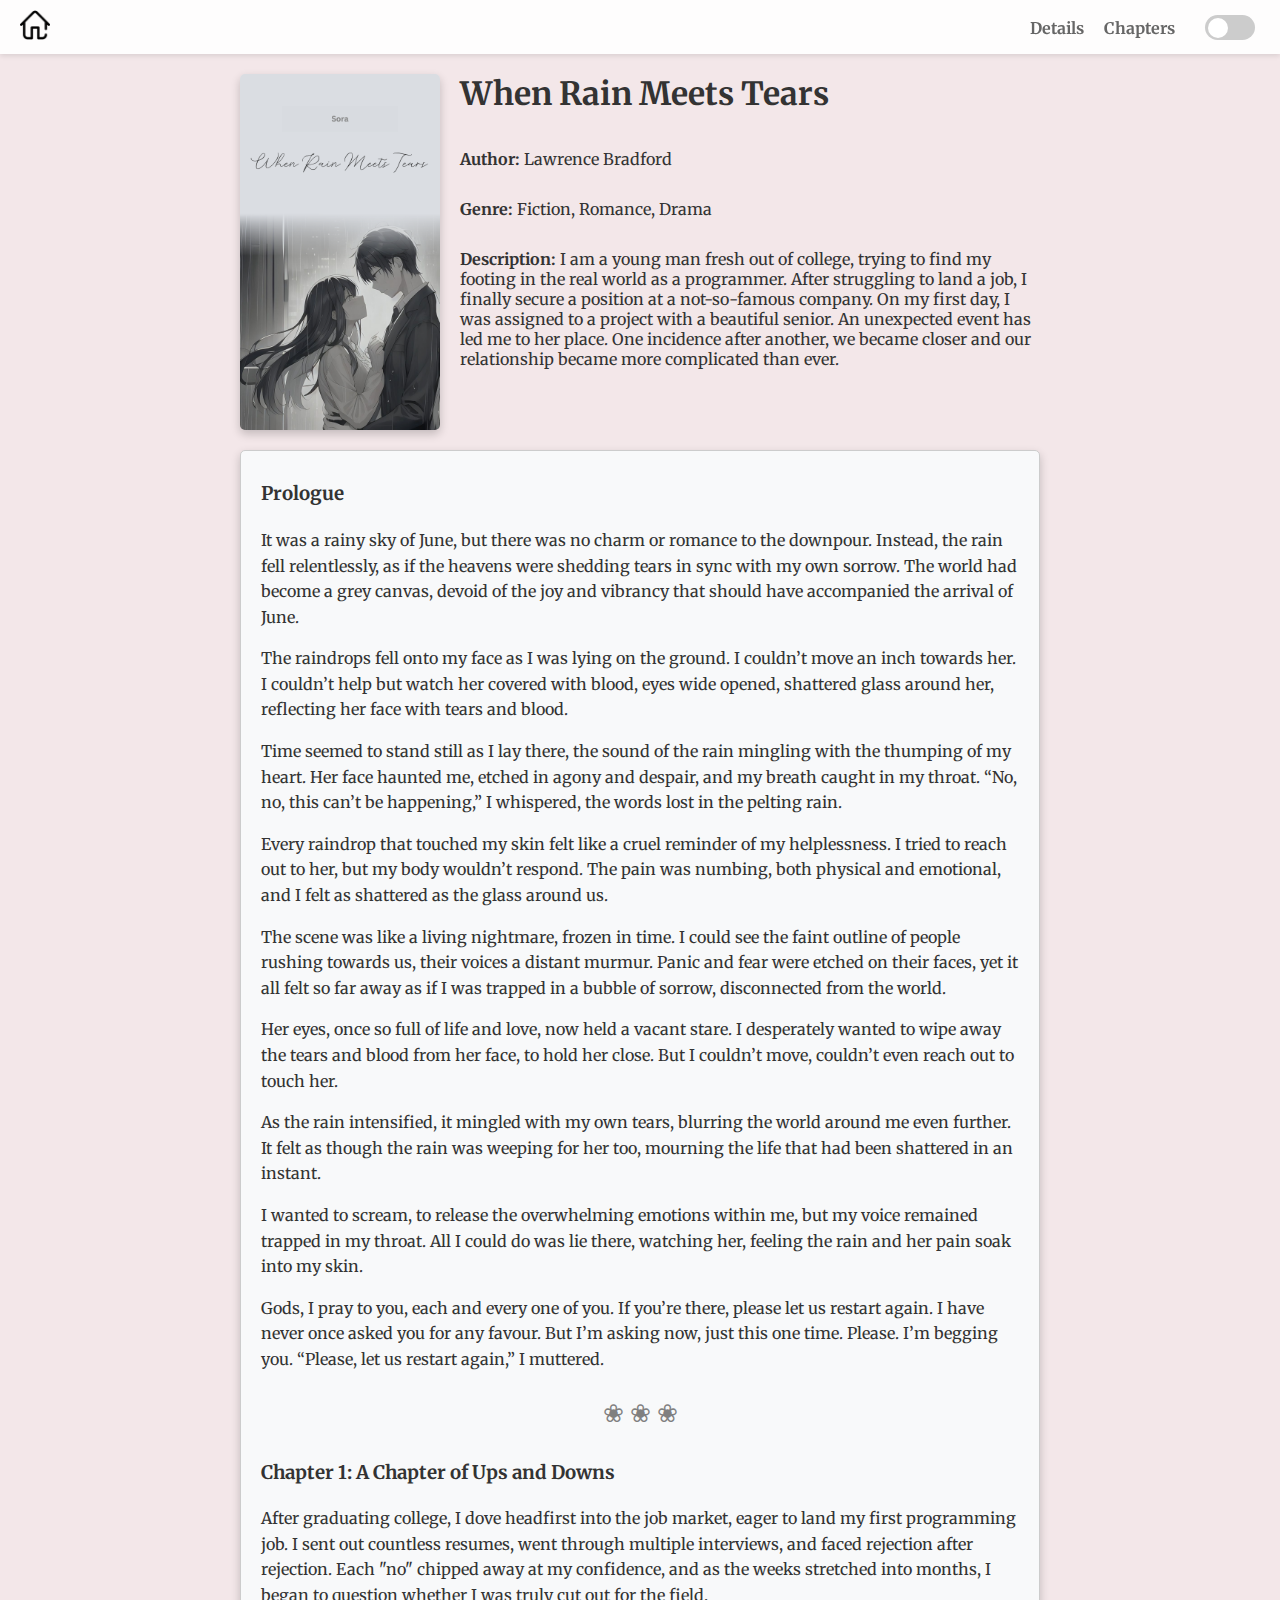
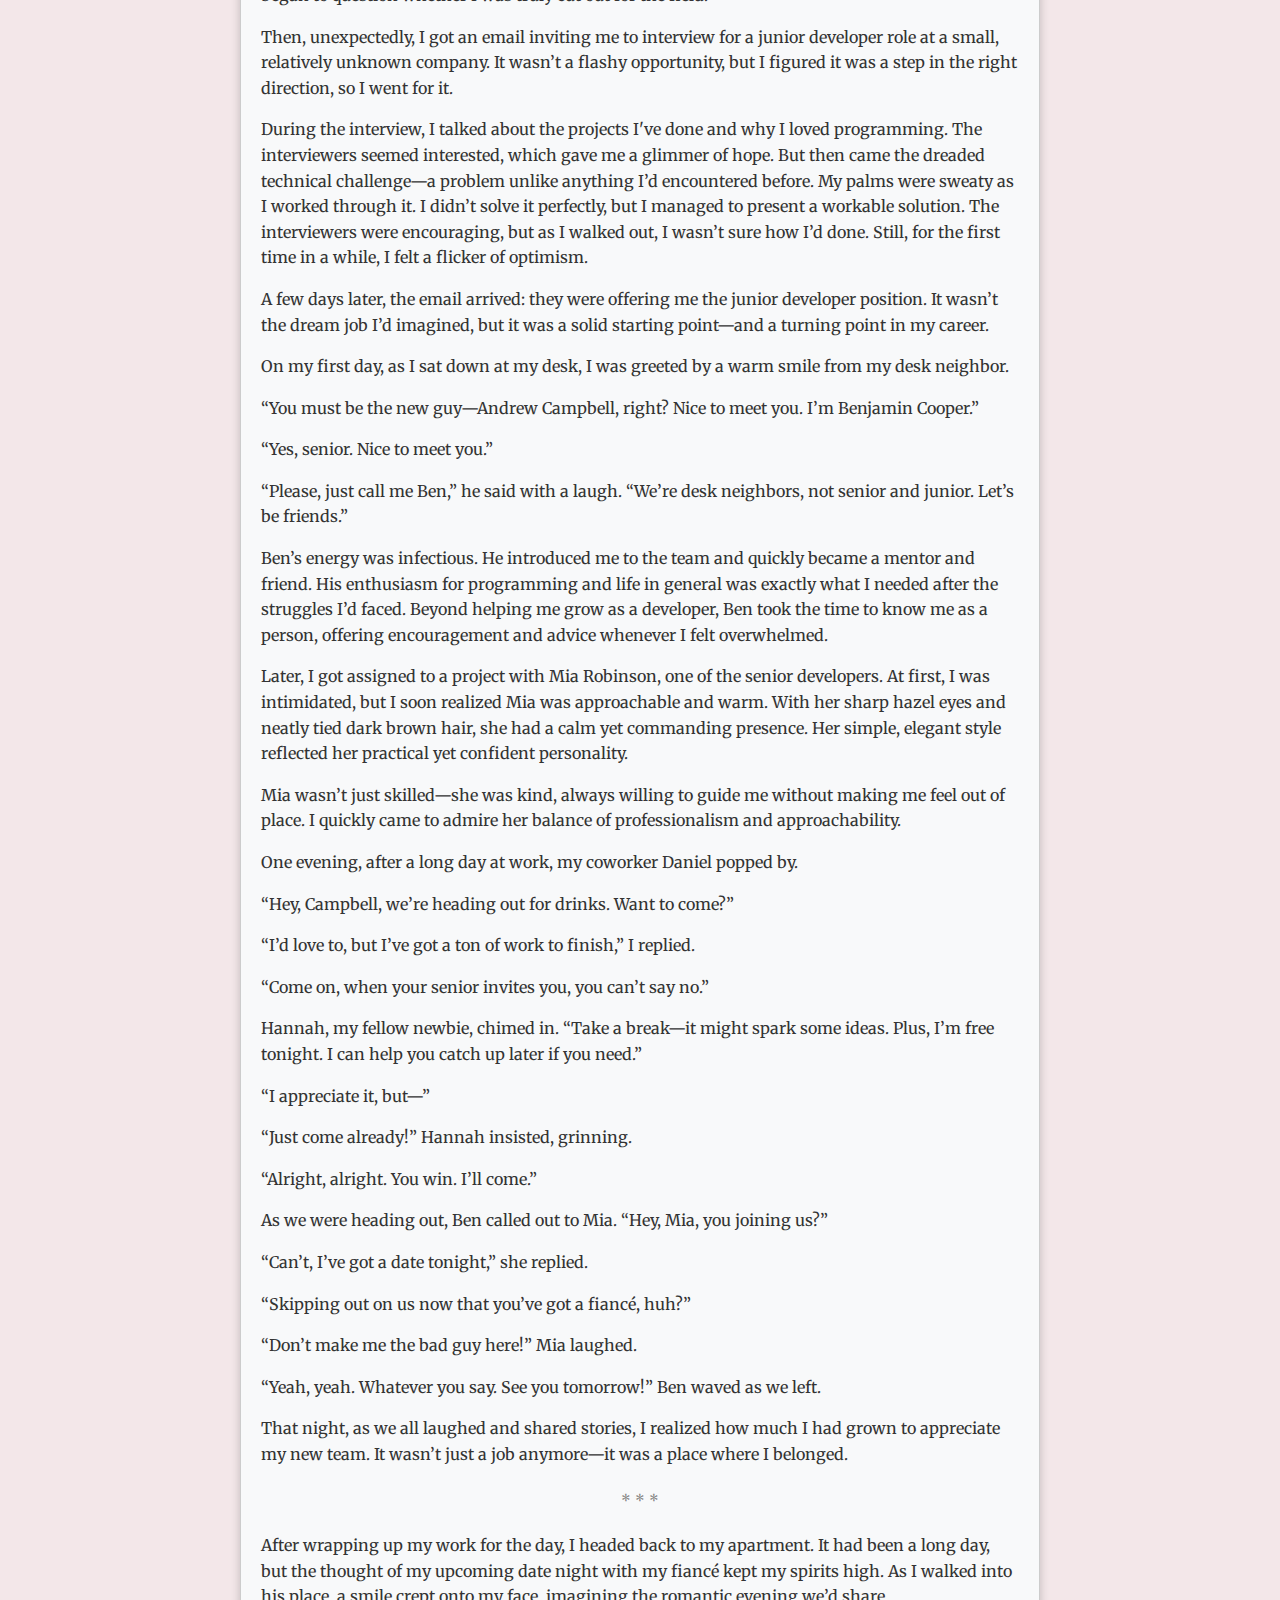
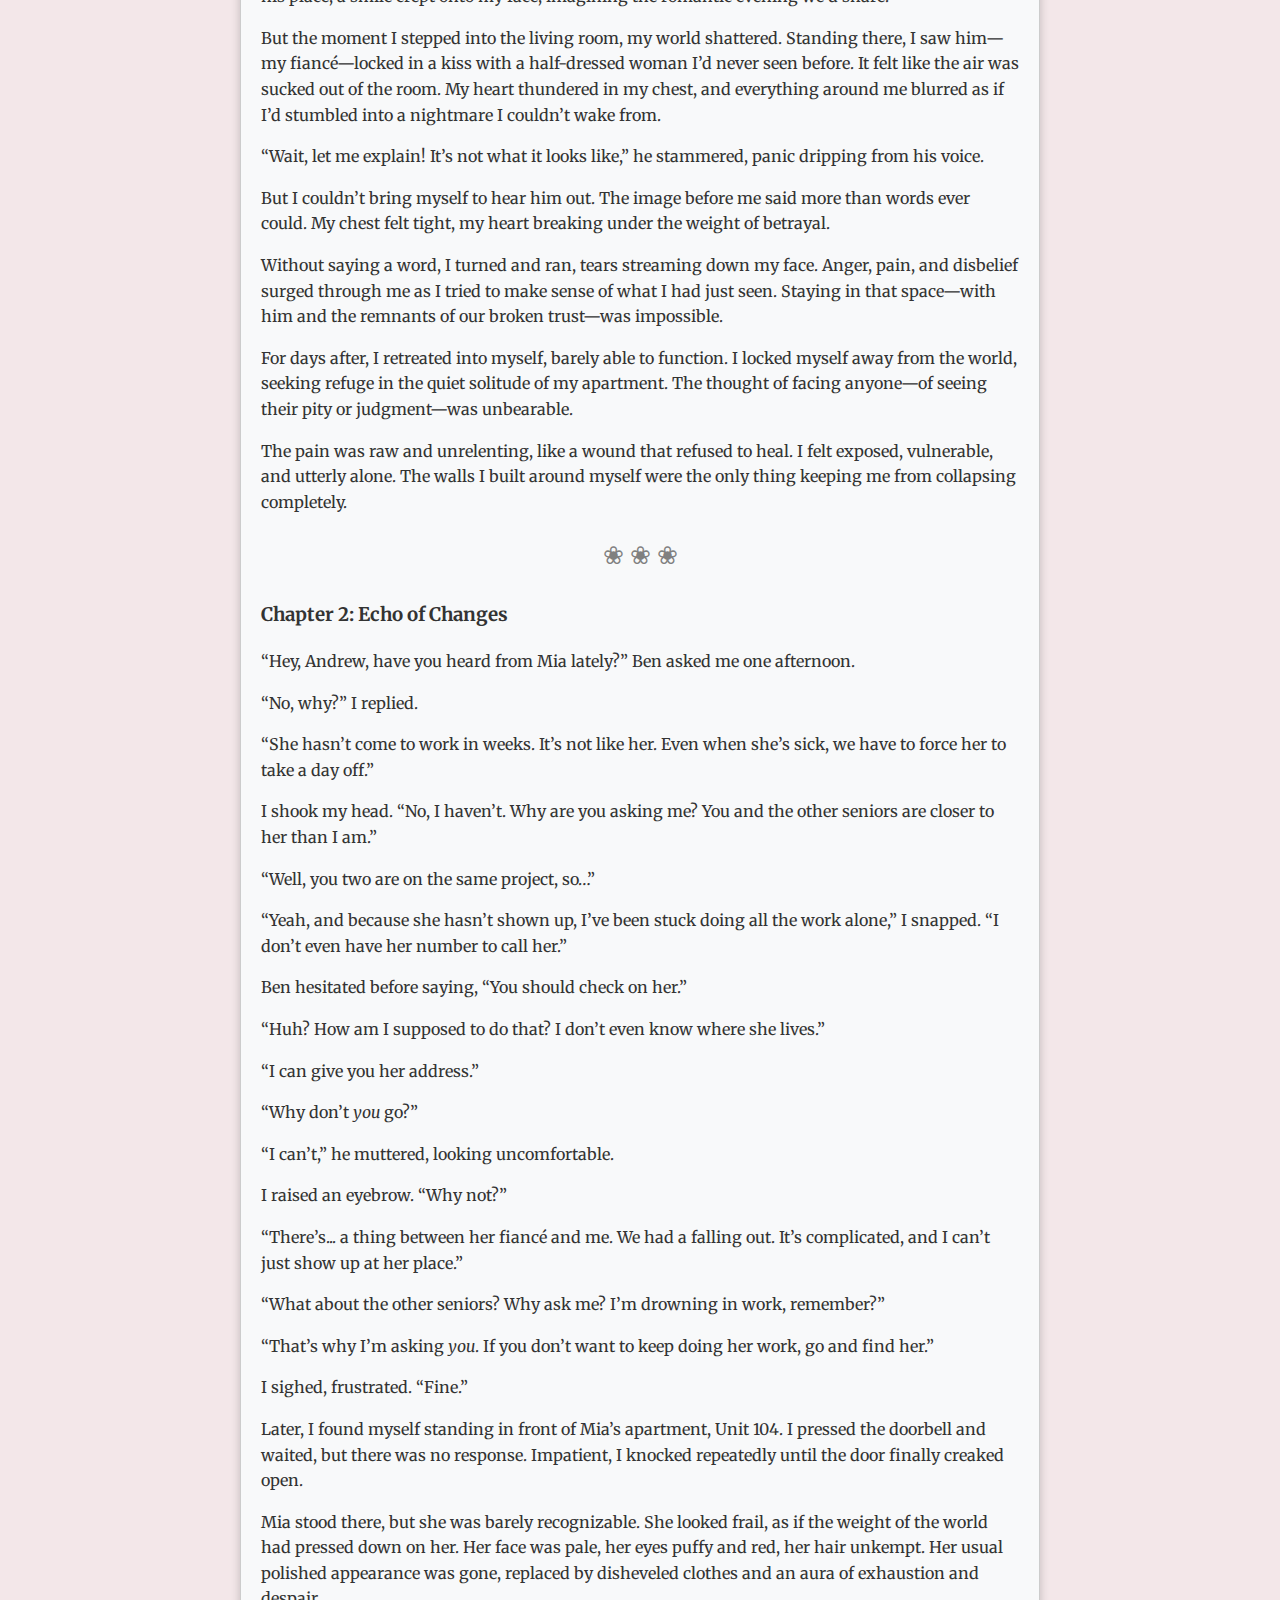
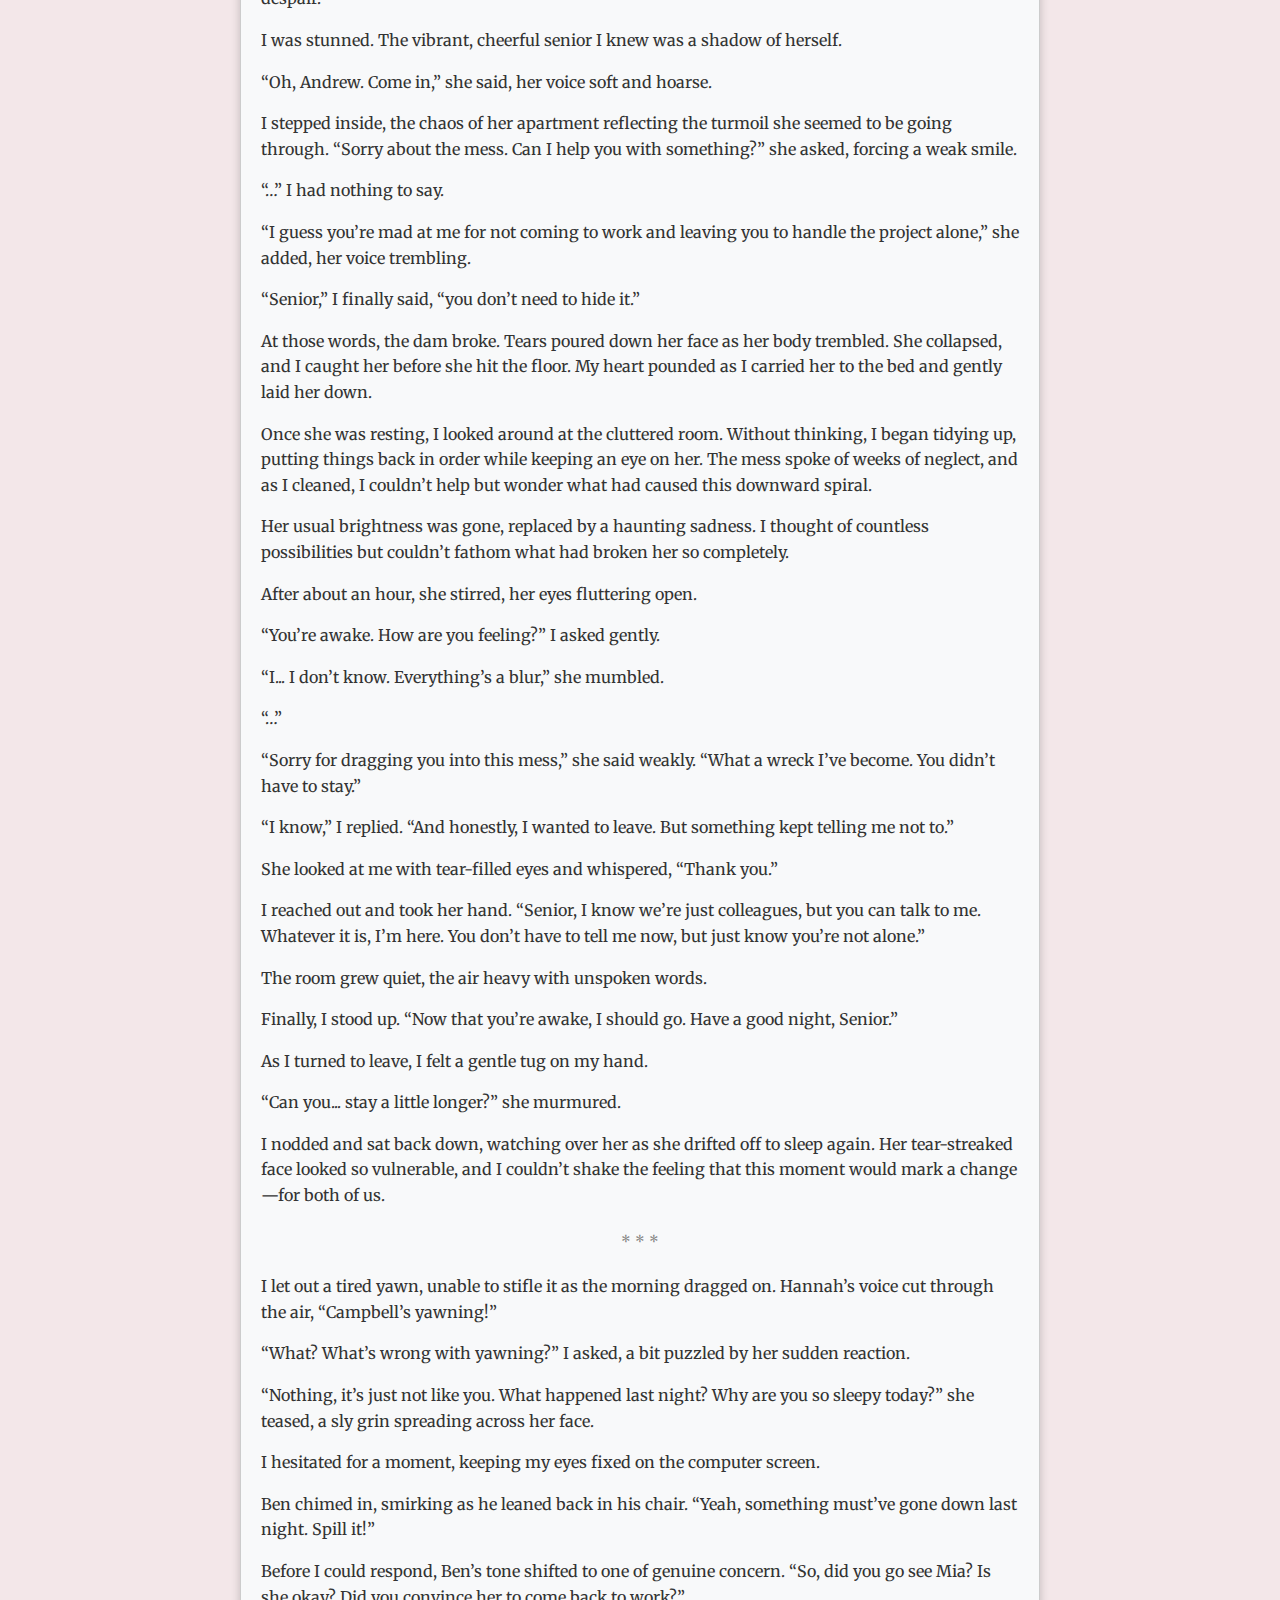
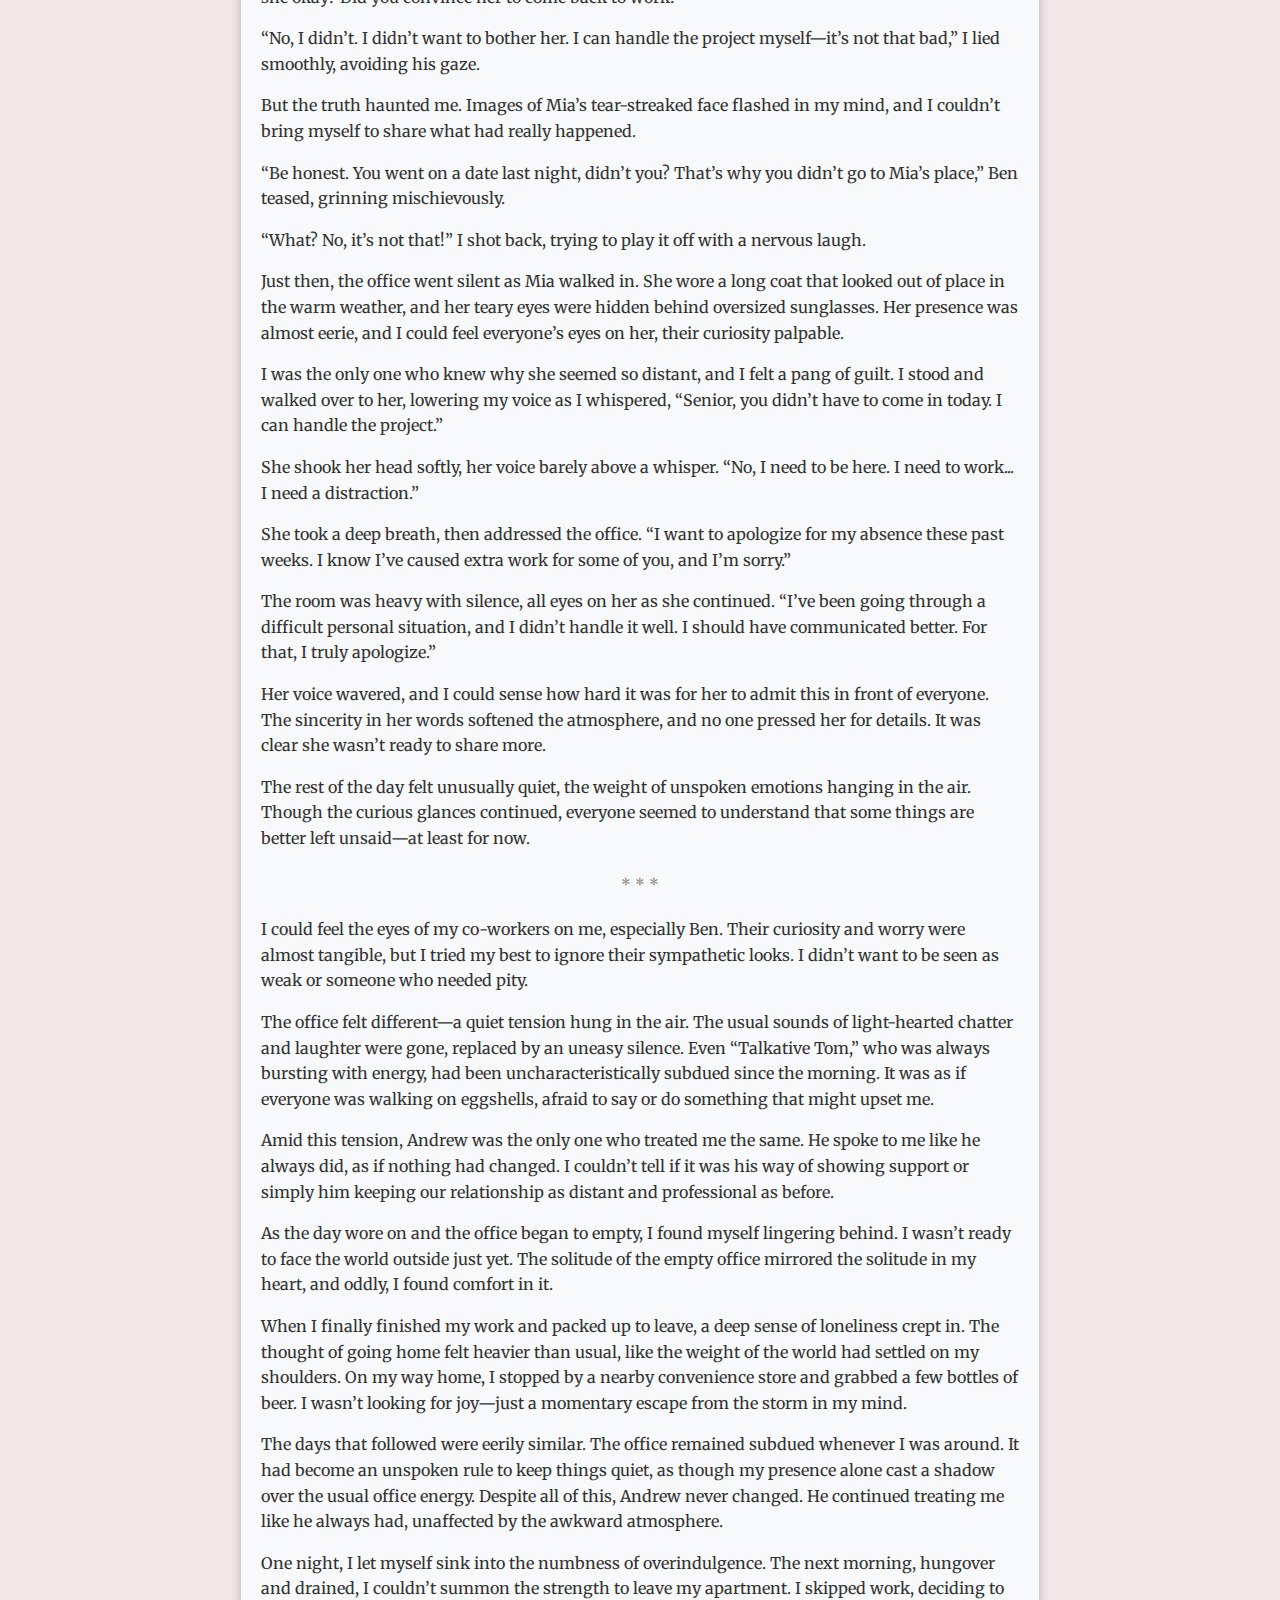
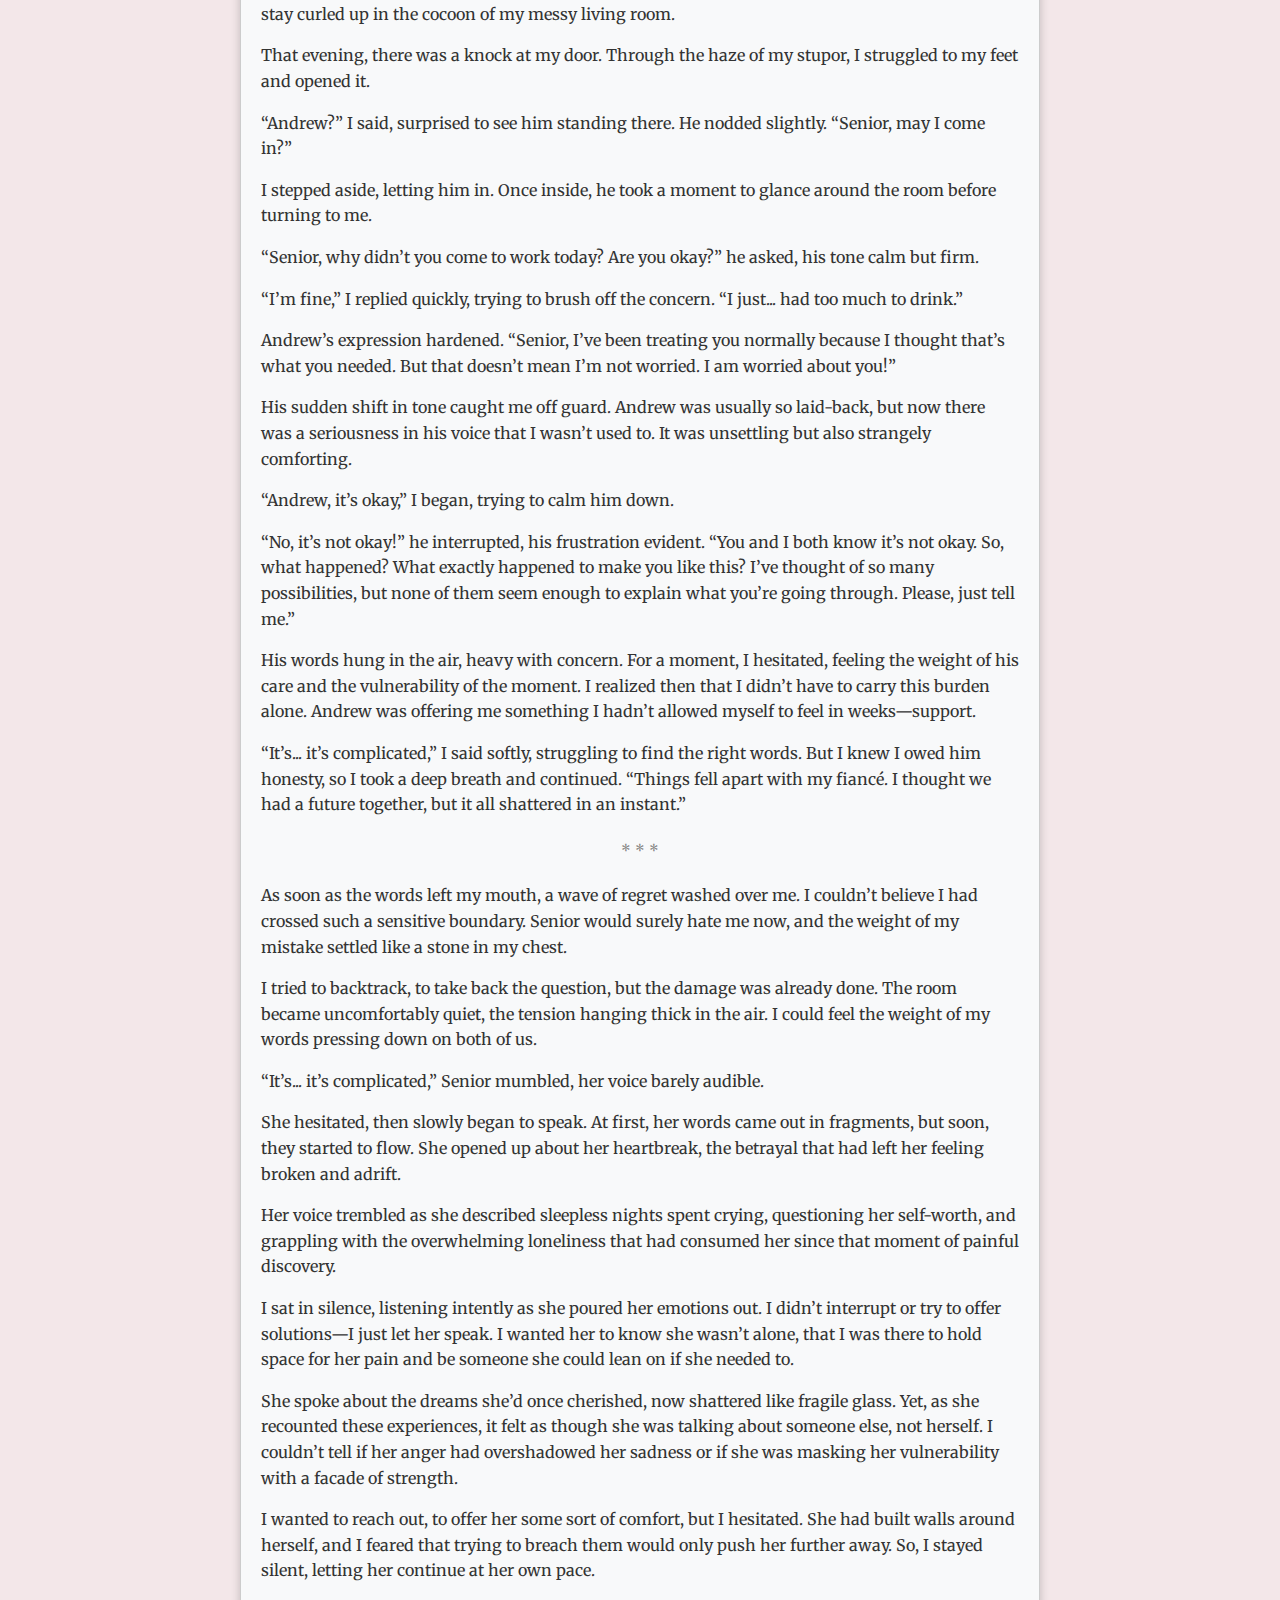
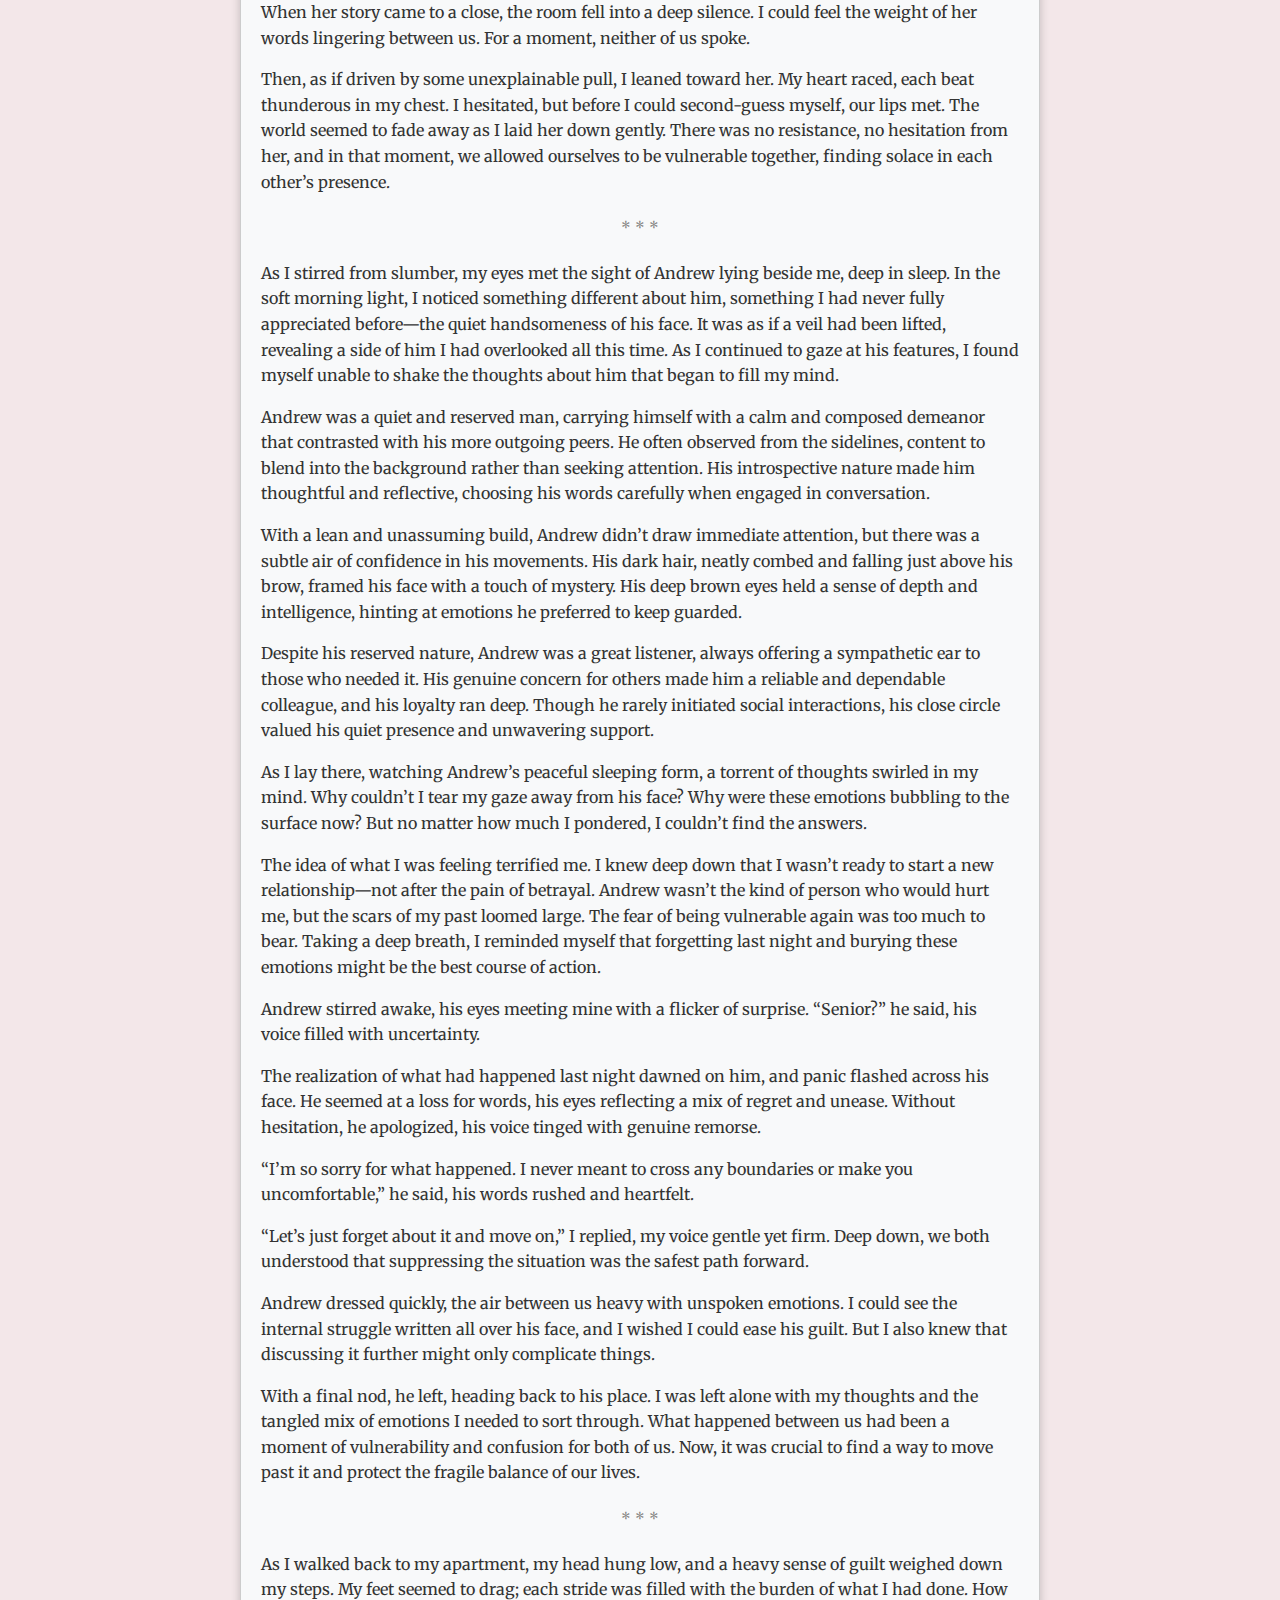
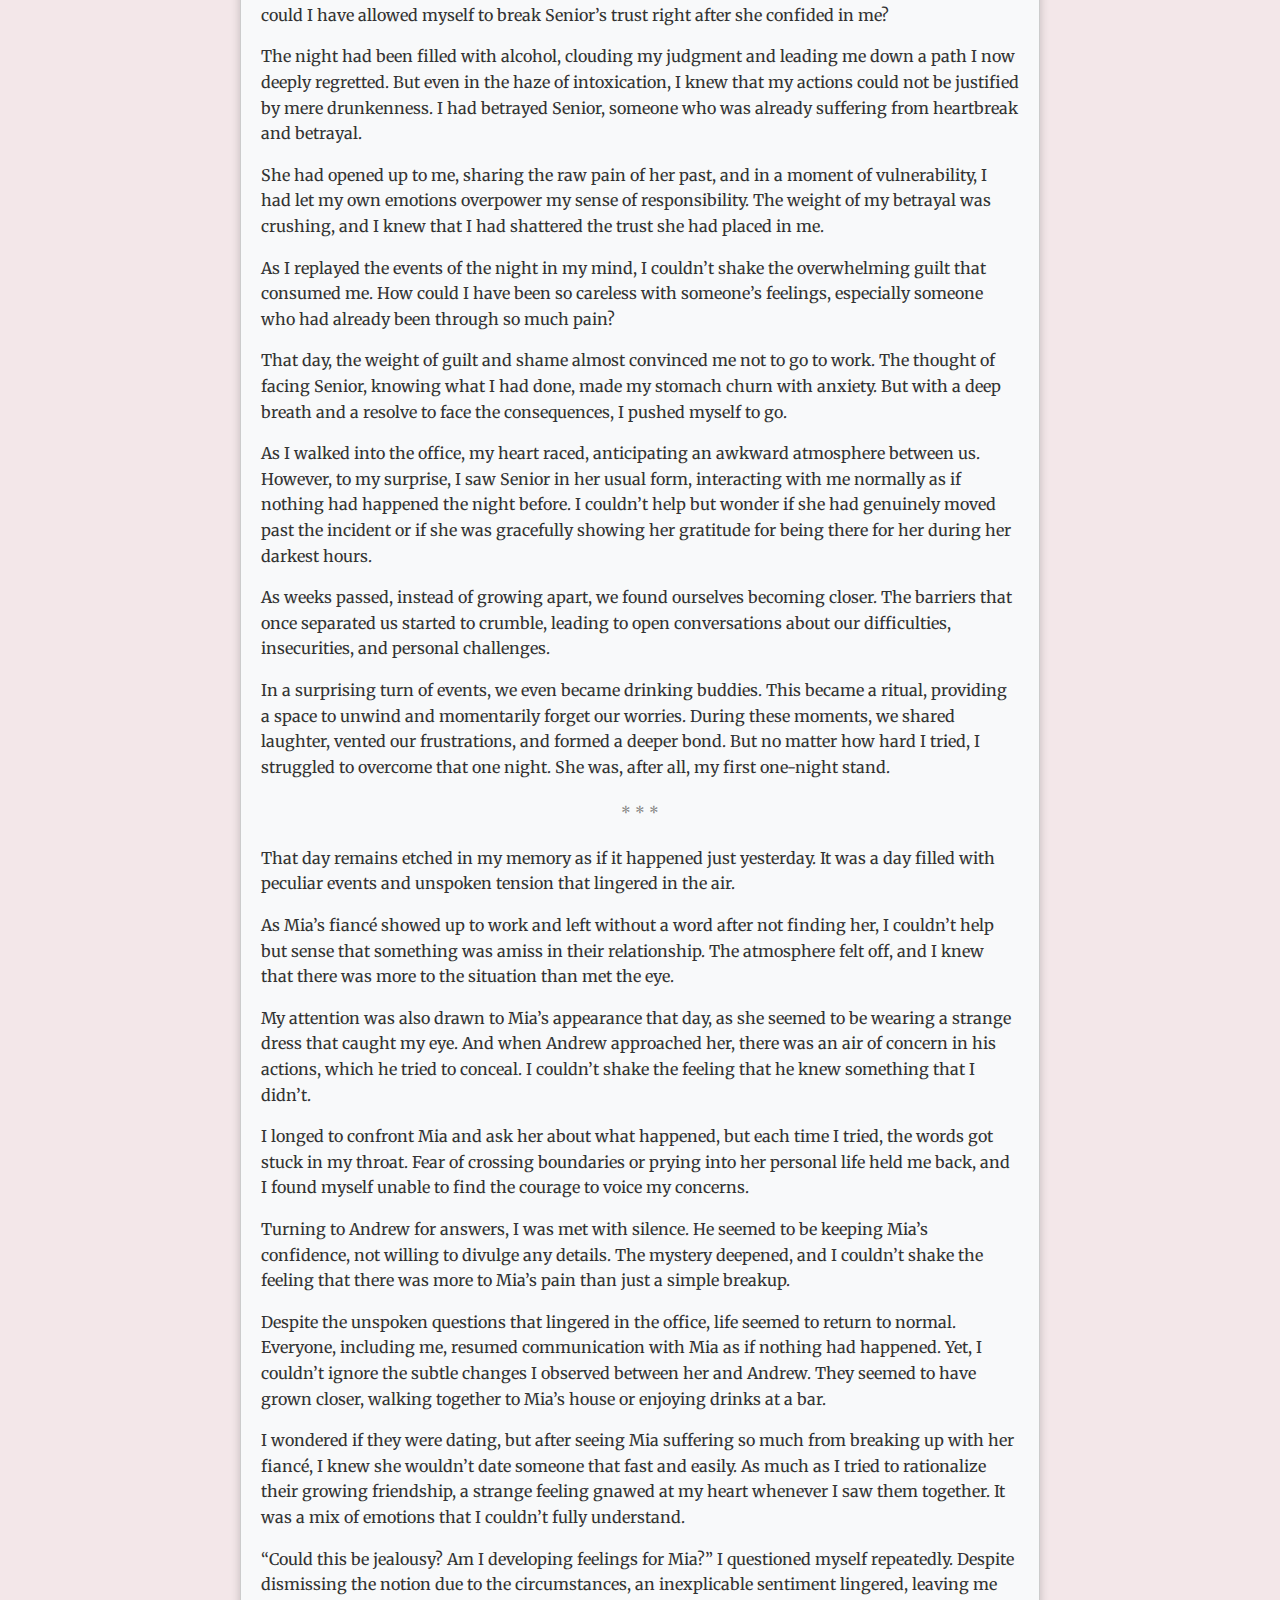
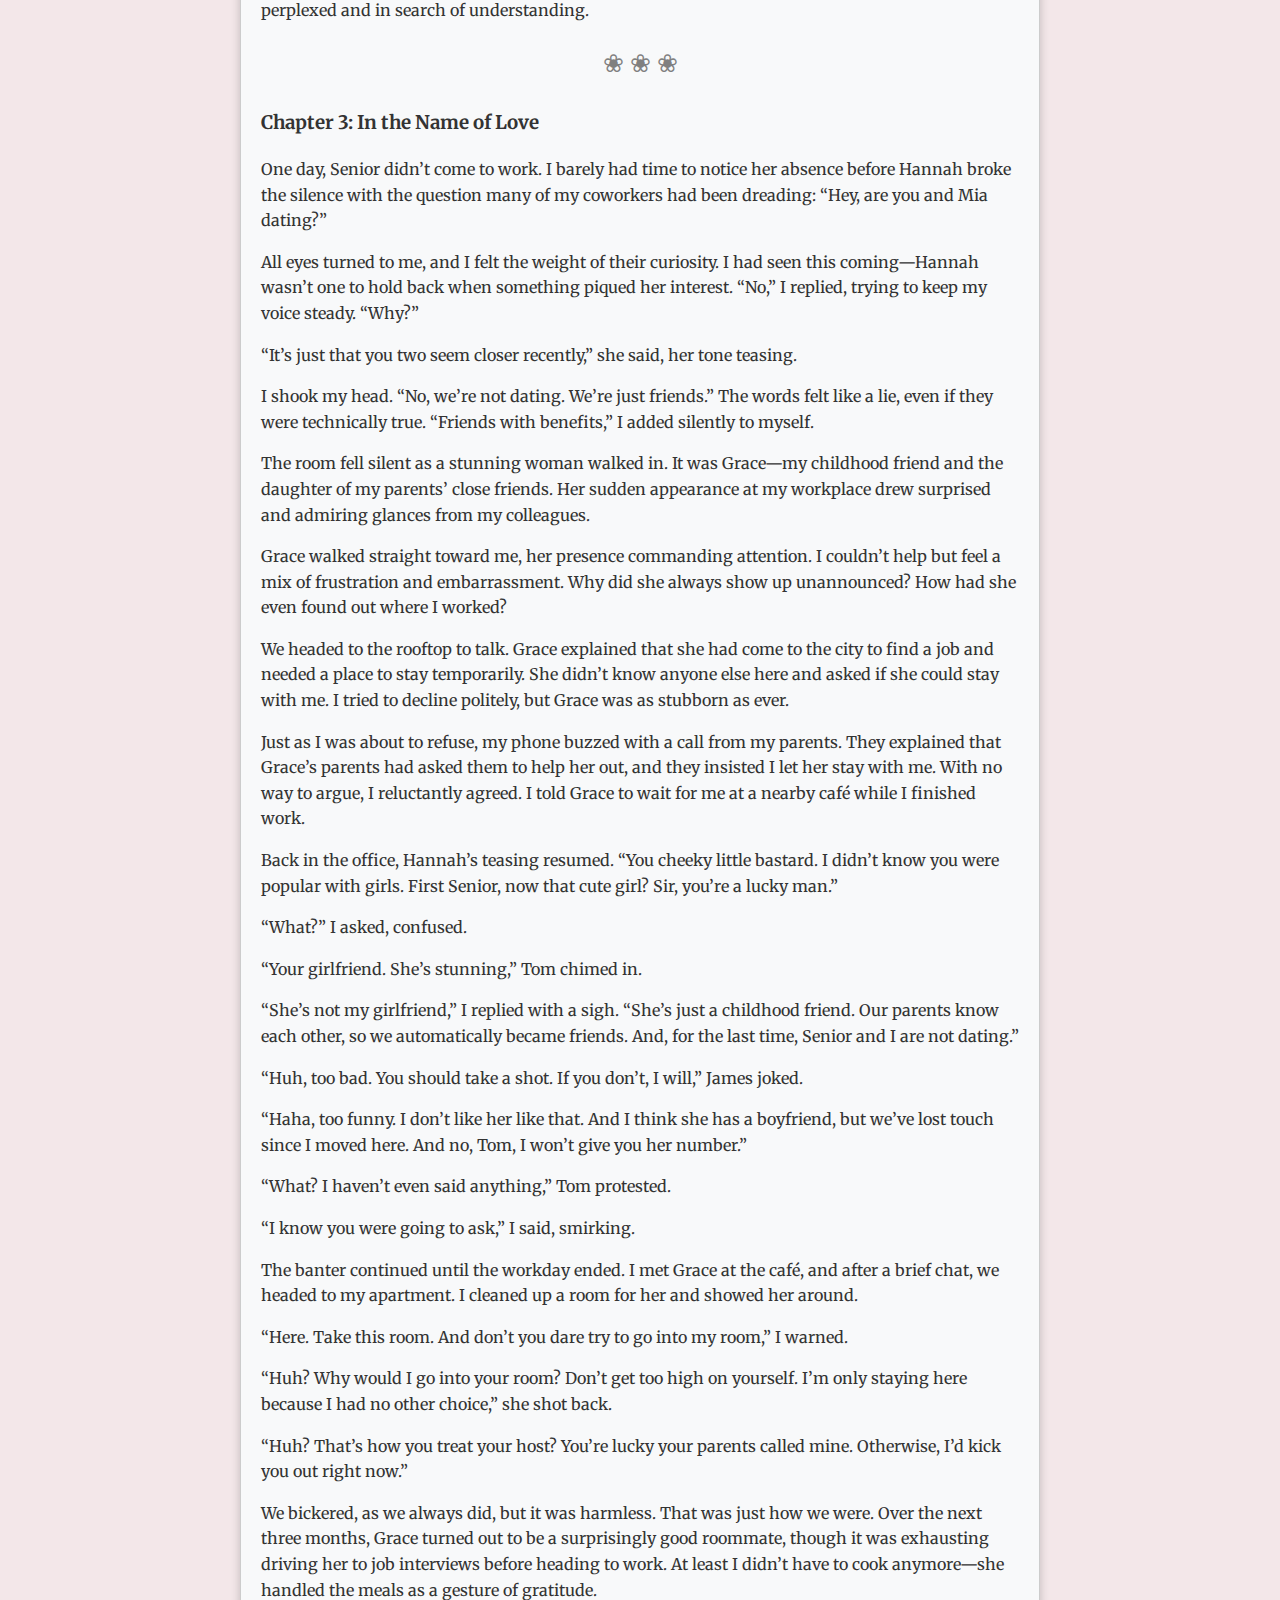
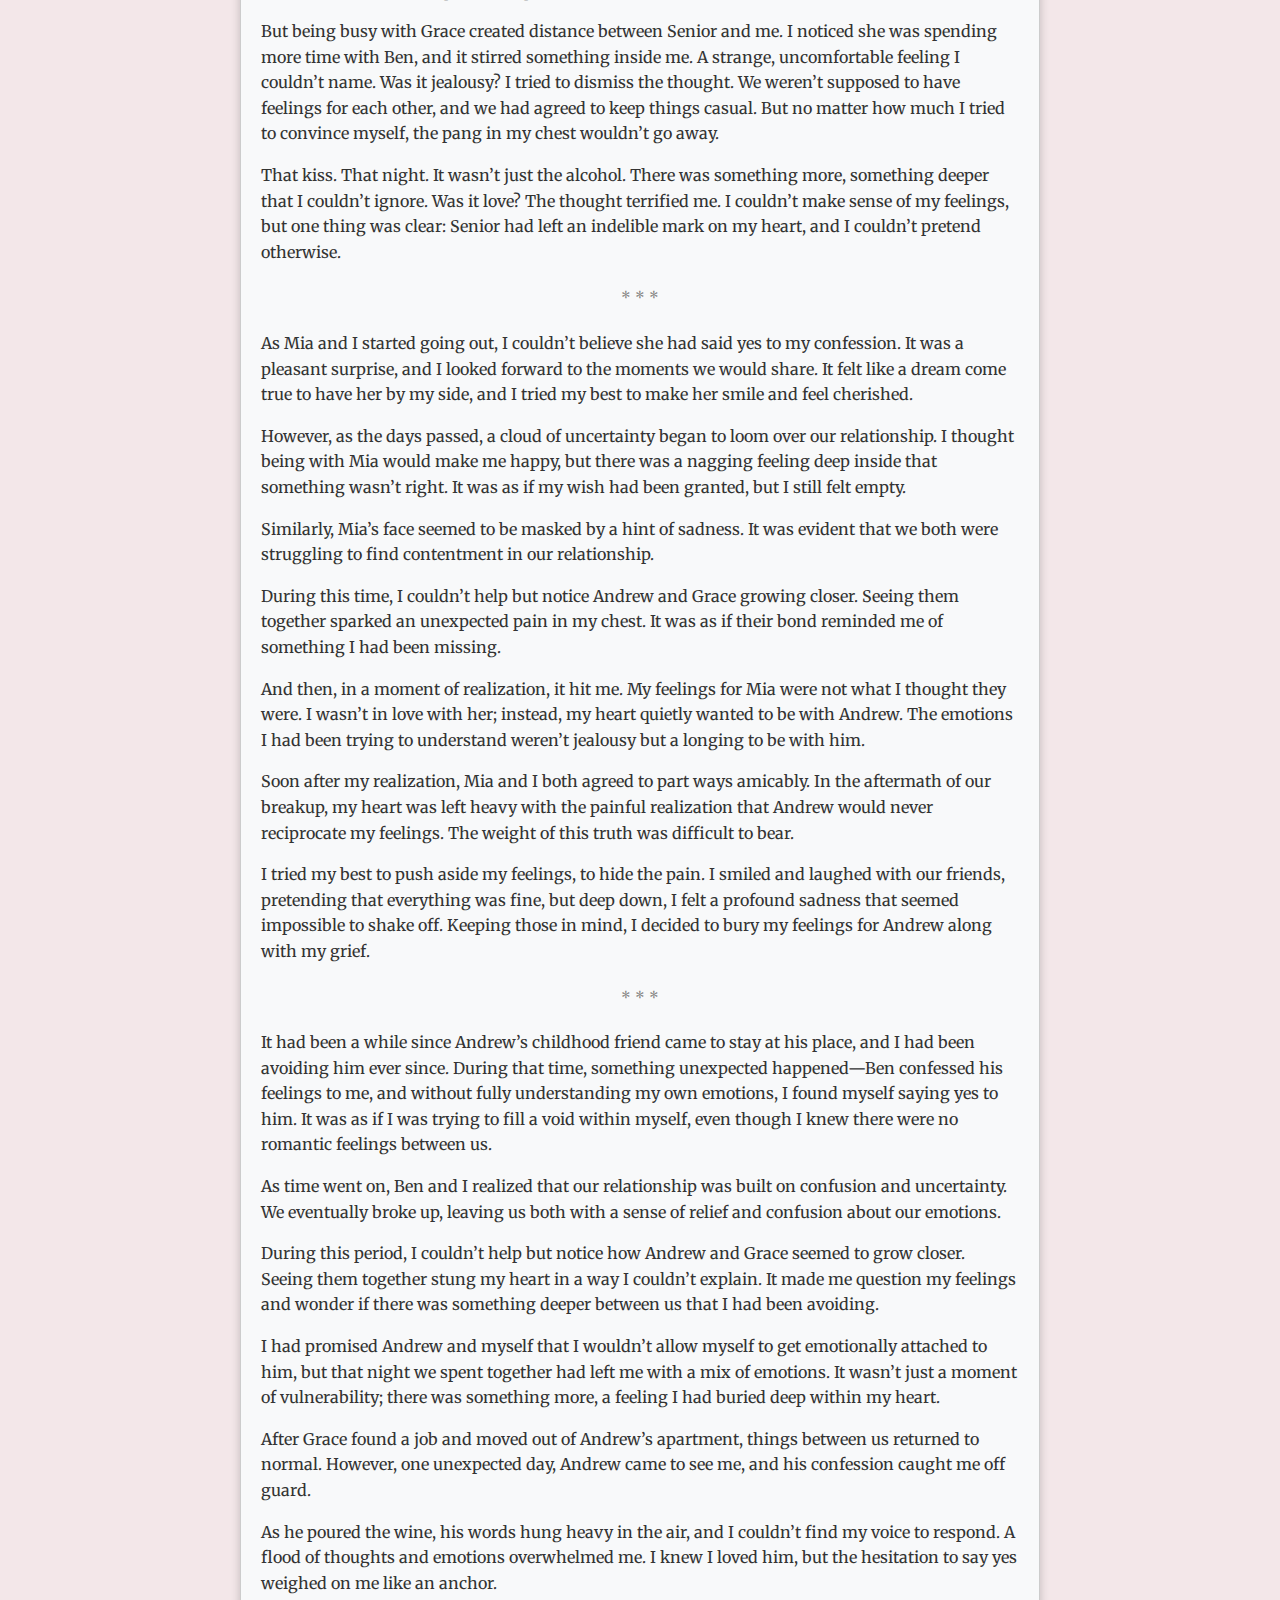
==== when-rain-meets-tears.html @ 5003661e "add stuff" ====
<!DOCTYPE html>
<html lang="en">
<head>
    <meta charset="UTF-8">
    <meta name="viewport" content="width=device-width, initial-scale=1.0">
    <title>When Rain Meets Tears</title>
    <meta name="description" content="Discover 'When Rain Meets Tears' by Sora - a tale of love, challenges, and personal growth. Explore chapters, prologue, and book details.">
    <meta name="keywords" content="When Rain Meets Tears, Sora, romance novels, fiction, drama, book details">
    <meta name="author" content="Sora">
    <meta property="og:title" content="When Rain Meets Tears by Lawrence Bradford">
    <meta property="og:description" content="A tale of love, challenges, and personal growth. Dive into 'When Rain Meets Tears.'">
    <meta property="og:image" content="./images/When Rain Meets Tears.png">
    <meta property="og:url" content="https://soranovels.com/when-rain-meets-tears">
    <meta property="og:type" content="book">
    <link href="https://fonts.googleapis.com/css2?family=Merriweather:wght@300;400;700&display=swap" rel="stylesheet">
    <link rel="stylesheet" href="./css/book-style.css">
    <link rel="shortcut icon" href="./images/open-book.png" type="image/x-icon">
    <script type="application/ld+json">
        {
          "@context": "https://schema.org",
          "@type": "Book",
          "name": "When Rain Meets Tears",
          "author": {
            "@type": "Person",
            "name": "Lawrence Bradford"
          },
          "image": "./images/When Rain Meets Tears.png",
          "genre": ["Fiction", "Romance", "Drama"],
          "description": "I am a young man fresh out of college, trying to find my footing in the real world as a programmer...",
          "datePublished": "2024-01-01",
          "publisher": "Sora Novels"
        }
    </script>
</head>
<body>
    <header>
        <a href="./index.html" class="home-button"></a>
        <nav>
            <a href="#details">Details</a>
            <div class="dropdown">
                <a href="#">Chapters</a>
                <div class="dropdown-content">
                    <a href="#prologue">Prologue</a>
                    <a href="#chapter1">Chapter 1: A Chapter of Ups and Downs</a>
                    <a href="#chapter2">Chapter 2: Echo of Changes</a>
                    <a href="#chapter3">Chapter 3: In the Name of Love</a>
                </div>
            </div>
            <span class="toggle-container">
                <div class="toggle" id="toggleButton"></div>
            </span>
        </nav>
    </header>

    <section class="book-details">
        <div id="details" class="book-header">
            <img src="./images/When Rain Meets Tears.png" alt="When Rain Meets Tears Book Cover">
            <div class="info">
                <h2>When Rain Meets Tears</h2>
                <br>
                <p><strong>Author:</strong> Lawrence Bradford </p>
                <br>
                <p><strong>Genre:</strong> Fiction, Romance, Drama</p>
                <br>
                <p><strong>Description:</strong> I am a young man fresh out of college, trying to find my footing in the real world as a programmer. After struggling to land a job, I finally secure a position at a not-so-famous company. On my first day, I was assigned to a project with a beautiful senior. An unexpected event has led me to her place. One incidence after another, we became closer and our relationship became more complicated than ever.</p>
            </div>
        </div>

        <div id="content" class="book-content">
            <h3 id="prologue">Prologue</h3>
            <p>
                It was a rainy sky of June, but there was no charm or romance to the
                downpour. Instead, the rain fell relentlessly, as if the heavens were shedding
                tears in sync with my own sorrow. The world had become a grey canvas, devoid
                of the joy and vibrancy that should have accompanied the arrival of June.
            </p>
            <p>
                The raindrops fell onto my face as I was lying on the ground. I couldn’t move
                an inch towards her. I couldn’t help but watch her covered with blood, eyes wide
                opened, shattered glass around her, reflecting her face with tears and blood.
            </p>
            <p>
                Time seemed to stand still as I lay there, the sound of the rain mingling with
                the thumping of my heart. Her face haunted me, etched in agony and despair,
                and my breath caught in my throat. “No, no, this can’t be happening,” I
                whispered, the words lost in the pelting rain.
            </p>
            <p>
                Every raindrop that touched my skin felt like a cruel reminder of my
                helplessness. I tried to reach out to her, but my body wouldn’t respond. The pain
                was numbing, both physical and emotional, and I felt as shattered as the glass
                around us.
            </p>
            <p>
                The scene was like a living nightmare, frozen in time. I could see the faint
                outline of people rushing towards us, their voices a distant murmur. Panic and
                fear were etched on their faces, yet it all felt so far away as if I was trapped in a
                bubble of sorrow, disconnected from the world.
            </p>
            <p>
                Her eyes, once so full of life and love, now held a vacant stare. I desperately
                wanted to wipe away the tears and blood from her face, to hold her close. But I
                couldn’t move, couldn’t even reach out to touch her.
            </p>
            <p>
                As the rain intensified, it mingled with my own tears, blurring the world
                around me even further. It felt as though the rain was weeping for her too,
                mourning the life that had been shattered in an instant.
            </p>
            <p>
                I wanted to scream, to release the overwhelming emotions within me, but my
                voice remained trapped in my throat. All I could do was lie there, watching her,
                feeling the rain and her pain soak into my skin.
            </p>
            <p>
                Gods, I pray to you, each and every one of you. If you’re there, please let us
                restart again. I have never once asked you for any favour. But I’m asking now,
                just this one time. Please. I’m begging you. “Please, let us restart again,” I
                muttered.
            </p>
            <hr class="chapter-end">
            <h3 id="chapter1">Chapter 1: A Chapter of Ups and Downs</h3>
            <p>After graduating college, I dove headfirst into the job market, eager to land my first programming job. I sent out countless resumes, went through multiple interviews, and faced rejection after rejection. Each "no" chipped away at my confidence, and as the weeks stretched into months, I began to question whether I was truly cut out for the field.</p>
            <p>Then, unexpectedly, I got an email inviting me to interview for a junior developer role at a small, relatively unknown company. It wasn’t a flashy opportunity, but I figured it was a step in the right direction, so I went for it.</p>
            <p>During the interview, I talked about the projects I've done and why I loved programming. The interviewers seemed interested, which gave me a glimmer of hope. But then came the dreaded technical challenge—a problem unlike anything I’d encountered before. My palms were sweaty as I worked through it. I didn’t solve it perfectly, but I managed to present a workable solution. The interviewers were encouraging, but as I walked out, I wasn’t sure how I’d done. Still, for the first time in a while, I felt a flicker of optimism.</p>
            <p>A few days later, the email arrived: they were offering me the junior developer position. It wasn’t the dream job I’d imagined, but it was a solid starting point—and a turning point in my career.</p>
            <p>On my first day, as I sat down at my desk, I was greeted by a warm smile from my desk neighbor.</p>
            <p>“You must be the new guy—Andrew Campbell, right? Nice to meet you. I’m Benjamin Cooper.”</p>
            <p>“Yes, senior. Nice to meet you.”</p>
            <p>“Please, just call me Ben,” he said with a laugh. “We’re desk neighbors, not senior and junior. Let’s be friends.”</p>
            <p>Ben’s energy was infectious. He introduced me to the team and quickly became a mentor and friend. His enthusiasm for programming and life in general was exactly what I needed after the struggles I’d faced. Beyond helping me grow as a developer, Ben took the time to know me as a person, offering encouragement and advice whenever I felt overwhelmed.</p>
            <p>Later, I got assigned to a project with Mia Robinson, one of the senior developers. At first, I was intimidated, but I soon realized Mia was approachable and warm. With her sharp hazel eyes and neatly tied dark brown hair, she had a calm yet commanding presence. Her simple, elegant style reflected her practical yet confident personality.</p>
            <p>Mia wasn’t just skilled—she was kind, always willing to guide me without making me feel out of place. I quickly came to admire her balance of professionalism and approachability.</p>
            <p>One evening, after a long day at work, my coworker Daniel popped by.</p>
            <p>“Hey, Campbell, we’re heading out for drinks. Want to come?”</p>
            <p>“I’d love to, but I’ve got a ton of work to finish,” I replied.</p>
            <p>“Come on, when your senior invites you, you can’t say no.”</p>
            <p>Hannah, my fellow newbie, chimed in. “Take a break—it might spark some ideas. Plus, I’m free tonight. I can help you catch up later if you need.”</p>
            <p>“I appreciate it, but—”</p>
            <p>“Just come already!” Hannah insisted, grinning.</p>
            <p>“Alright, alright. You win. I’ll come.”</p>
            <p>As we were heading out, Ben called out to Mia. “Hey, Mia, you joining us?”</p>
            <p>“Can’t, I’ve got a date tonight,” she replied.</p>
            <p>“Skipping out on us now that you’ve got a fiancé, huh?”</p>
            <p>“Don’t make me the bad guy here!” Mia laughed.</p>
            <p>“Yeah, yeah. Whatever you say. See you tomorrow!” Ben waved as we left.</p>
            <p>That night, as we all laughed and shared stories, I realized how much I had grown to appreciate my new team. It wasn’t just a job anymore—it was a place where I belonged.</p>
            <hr class="pov-changed">
            <p>After wrapping up my work for the day, I headed back to my apartment. It had been a long day, but the thought of my upcoming date night with my fiancé kept my spirits high. As I walked into his place, a smile crept onto my face, imagining the romantic evening we’d share.</p>
            <p>But the moment I stepped into the living room, my world shattered. Standing there, I saw him—my fiancé—locked in a kiss with a half-dressed woman I’d never seen before. It felt like the air was sucked out of the room. My heart thundered in my chest, and everything around me blurred as if I’d stumbled into a nightmare I couldn’t wake from.</p>
            <p>“Wait, let me explain! It’s not what it looks like,” he stammered, panic dripping from his voice.</p>
            <p>But I couldn’t bring myself to hear him out. The image before me said more than words ever could. My chest felt tight, my heart breaking under the weight of betrayal.</p>
            <p>Without saying a word, I turned and ran, tears streaming down my face. Anger, pain, and disbelief surged through me as I tried to make sense of what I had just seen. Staying in that space—with him and the remnants of our broken trust—was impossible.</p>
            <p>For days after, I retreated into myself, barely able to function. I locked myself away from the world, seeking refuge in the quiet solitude of my apartment. The thought of facing anyone—of seeing their pity or judgment—was unbearable.</p>
            <p>The pain was raw and unrelenting, like a wound that refused to heal. I felt exposed, vulnerable, and utterly alone. The walls I built around myself were the only thing keeping me from collapsing completely.</p>
            <hr class="chapter-end">
            <h3 id="chapter2">Chapter 2: Echo of Changes</h3>
            <p>“Hey, Andrew, have you heard from Mia lately?” Ben asked me one afternoon.</p>
            <p>“No, why?” I replied.</p>
            <p>“She hasn’t come to work in weeks. It’s not like her. Even when she’s sick, we have to force her to take a day off.”</p>
            <p>I shook my head. “No, I haven’t. Why are you asking me? You and the other seniors are closer to her than I am.”</p>
            <p>“Well, you two are on the same project, so…”</p>
            <p>“Yeah, and because she hasn’t shown up, I’ve been stuck doing all the work alone,” I snapped. “I don’t even have her number to call her.”</p>
            <p>Ben hesitated before saying, “You should check on her.”</p>
            <p>“Huh? How am I supposed to do that? I don’t even know where she lives.”</p>
            <p>“I can give you her address.”</p>
            <p>“Why don’t <i>you</i> go?”</p>
            <p>“I can’t,” he muttered, looking uncomfortable.</p>
            <p>I raised an eyebrow. “Why not?”</p>
            <p>“There’s... a thing between her fiancé and me. We had a falling out. It’s complicated, and I can’t just show up at her place.”</p>
            <p>“What about the other seniors? Why ask me? I’m drowning in work, remember?”</p>
            <p>“That’s why I’m asking <i>you</i>. If you don’t want to keep doing her work, go and find her.”</p>
            <p>I sighed, frustrated. “Fine.”</p>
            <p>Later, I found myself standing in front of Mia’s apartment, Unit 104. I pressed the doorbell and waited, but there was no response. Impatient, I knocked repeatedly until the door finally creaked open.</p>
            <p>Mia stood there, but she was barely recognizable. She looked frail, as if the weight of the world had pressed down on her. Her face was pale, her eyes puffy and red, her hair unkempt. Her usual polished appearance was gone, replaced by disheveled clothes and an aura of exhaustion and despair.</p>
            <p>I was stunned. The vibrant, cheerful senior I knew was a shadow of herself.</p>
            <p>“Oh, Andrew. Come in,” she said, her voice soft and hoarse.</p>
            <p>I stepped inside, the chaos of her apartment reflecting the turmoil she seemed to be going through. “Sorry about the mess. Can I help you with something?” she asked, forcing a weak smile.</p>
            <p>“…” I had nothing to say.</p>
            <p>“I guess you’re mad at me for not coming to work and leaving you to handle the project alone,” she added, her voice trembling.</p>
            <p>“Senior,” I finally said, “you don’t need to hide it.”</p>
            <p>At those words, the dam broke. Tears poured down her face as her body trembled. She collapsed, and I caught her before she hit the floor. My heart pounded as I carried her to the bed and gently laid her down.</p>
            <p>Once she was resting, I looked around at the cluttered room. Without thinking, I began tidying up, putting things back in order while keeping an eye on her. The mess spoke of weeks of neglect, and as I cleaned, I couldn’t help but wonder what had caused this downward spiral.</p>
            <p>Her usual brightness was gone, replaced by a haunting sadness. I thought of countless possibilities but couldn’t fathom what had broken her so completely.</p>
            <p>After about an hour, she stirred, her eyes fluttering open.</p>
            <p>“You’re awake. How are you feeling?” I asked gently.</p>
            <p>“I... I don’t know. Everything’s a blur,” she mumbled.</p>
            <p>“…”</p>
            <p>“Sorry for dragging you into this mess,” she said weakly. “What a wreck I’ve become. You didn’t have to stay.”</p>
            <p>“I know,” I replied. “And honestly, I wanted to leave. But something kept telling me not to.”</p>
            <p>She looked at me with tear-filled eyes and whispered, “Thank you.”</p>
            <p>I reached out and took her hand. “Senior, I know we’re just colleagues, but you can talk to me. Whatever it is, I’m here. You don’t have to tell me now, but just know you’re not alone.”</p>
            <p>The room grew quiet, the air heavy with unspoken words.</p>
            <p>Finally, I stood up. “Now that you’re awake, I should go. Have a good night, Senior.”</p>
            <p>As I turned to leave, I felt a gentle tug on my hand.</p>
            <p>“Can you... stay a little longer?” she murmured.</p>
            <p>I nodded and sat back down, watching over her as she drifted off to sleep again. Her tear-streaked face looked so vulnerable, and I couldn’t shake the feeling that this moment would mark a change—for both of us.</p>
            <hr class="pov-changed">
            <p>I let out a tired yawn, unable to stifle it as the morning dragged on. Hannah’s voice cut through the air, “Campbell’s yawning!”</p>
            <p>“What? What’s wrong with yawning?” I asked, a bit puzzled by her sudden reaction.</p>
            <p>“Nothing, it’s just not like you. What happened last night? Why are you so sleepy today?” she teased, a sly grin spreading across her face.</p>
            <p>I hesitated for a moment, keeping my eyes fixed on the computer screen.</p>
            <p>Ben chimed in, smirking as he leaned back in his chair. “Yeah, something must’ve gone down last night. Spill it!”</p>
            <p>Before I could respond, Ben’s tone shifted to one of genuine concern. “So, did you go see Mia? Is she okay? Did you convince her to come back to work?”</p>
            <p>“No, I didn’t. I didn’t want to bother her. I can handle the project myself—it’s not that bad,” I lied smoothly, avoiding his gaze.</p>
            <p>But the truth haunted me. Images of Mia’s tear-streaked face flashed in my mind, and I couldn’t bring myself to share what had really happened.</p>
            <p>“Be honest. You went on a date last night, didn’t you? That’s why you didn’t go to Mia’s place,” Ben teased, grinning mischievously.</p>
            <p>“What? No, it’s not that!” I shot back, trying to play it off with a nervous laugh.</p>
            <p>Just then, the office went silent as Mia walked in. She wore a long coat that looked out of place in the warm weather, and her teary eyes were hidden behind oversized sunglasses. Her presence was almost eerie, and I could feel everyone’s eyes on her, their curiosity palpable.</p>
            <p>I was the only one who knew why she seemed so distant, and I felt a pang of guilt. I stood and walked over to her, lowering my voice as I whispered, “Senior, you didn’t have to come in today. I can handle the project.”</p>
            <p>She shook her head softly, her voice barely above a whisper. “No, I need to be here. I need to work... I need a distraction.”</p>
            <p>She took a deep breath, then addressed the office. “I want to apologize for my absence these past weeks. I know I’ve caused extra work for some of you, and I’m sorry.”</p>
            <p>The room was heavy with silence, all eyes on her as she continued. “I’ve been going through a difficult personal situation, and I didn’t handle it well. I should have communicated better. For that, I truly apologize.”</p>
            <p>Her voice wavered, and I could sense how hard it was for her to admit this in front of everyone. The sincerity in her words softened the atmosphere, and no one pressed her for details. It was clear she wasn’t ready to share more.</p>
            <p>The rest of the day felt unusually quiet, the weight of unspoken emotions hanging in the air. Though the curious glances continued, everyone seemed to understand that some things are better left unsaid—at least for now.</p>
            <hr class="pov-changed">
            <p>I could feel the eyes of my co-workers on me, especially Ben. Their curiosity and worry were almost tangible, but I tried my best to ignore their sympathetic looks. I didn’t want to be seen as weak or someone who needed pity.</p>
            <p>The office felt different—a quiet tension hung in the air. The usual sounds of light-hearted chatter and laughter were gone, replaced by an uneasy silence. Even “Talkative Tom,” who was always bursting with energy, had been uncharacteristically subdued since the morning. It was as if everyone was walking on eggshells, afraid to say or do something that might upset me.</p>
            <p>Amid this tension, Andrew was the only one who treated me the same. He spoke to me like he always did, as if nothing had changed. I couldn’t tell if it was his way of showing support or simply him keeping our relationship as distant and professional as before.</p>
            <p>As the day wore on and the office began to empty, I found myself lingering behind. I wasn’t ready to face the world outside just yet. The solitude of the empty office mirrored the solitude in my heart, and oddly, I found comfort in it.</p>
            <p>When I finally finished my work and packed up to leave, a deep sense of loneliness crept in. The thought of going home felt heavier than usual, like the weight of the world had settled on my shoulders. On my way home, I stopped by a nearby convenience store and grabbed a few bottles of beer. I wasn’t looking for joy—just a momentary escape from the storm in my mind.</p>
            <p>The days that followed were eerily similar. The office remained subdued whenever I was around. It had become an unspoken rule to keep things quiet, as though my presence alone cast a shadow over the usual office energy. Despite all of this, Andrew never changed. He continued treating me like he always had, unaffected by the awkward atmosphere.</p>
            <p>One night, I let myself sink into the numbness of overindulgence. The next morning, hungover and drained, I couldn’t summon the strength to leave my apartment. I skipped work, deciding to stay curled up in the cocoon of my messy living room.</p>
            <p>That evening, there was a knock at my door. Through the haze of my stupor, I struggled to my feet and opened it.</p>
            <p>“Andrew?” I said, surprised to see him standing there. He nodded slightly. “Senior, may I come in?”</p>
            <p>I stepped aside, letting him in. Once inside, he took a moment to glance around the room before turning to me.</p>
            <p>“Senior, why didn’t you come to work today? Are you okay?” he asked, his tone calm but firm.</p>
            <p>“I’m fine,” I replied quickly, trying to brush off the concern. “I just... had too much to drink.”</p>
            <p>Andrew’s expression hardened. “Senior, I’ve been treating you normally because I thought that’s what you needed. But that doesn’t mean I’m not worried. I am worried about you!”</p>
            <p>His sudden shift in tone caught me off guard. Andrew was usually so laid-back, but now there was a seriousness in his voice that I wasn’t used to. It was unsettling but also strangely comforting.</p>
            <p>“Andrew, it’s okay,” I began, trying to calm him down.</p>
            <p>“No, it’s not okay!” he interrupted, his frustration evident. “You and I both know it’s not okay. So, what happened? What exactly happened to make you like this? I’ve thought of so many possibilities, but none of them seem enough to explain what you’re going through. Please, just tell me.”</p>
            <p>His words hung in the air, heavy with concern. For a moment, I hesitated, feeling the weight of his care and the vulnerability of the moment. I realized then that I didn’t have to carry this burden alone. Andrew was offering me something I hadn’t allowed myself to feel in weeks—support.</p>
            <p>“It’s... it’s complicated,” I said softly, struggling to find the right words. But I knew I owed him honesty, so I took a deep breath and continued. “Things fell apart with my fiancé. I thought we had a future together, but it all shattered in an instant.”</p>
            <hr class="pov-changed">
            <p>As soon as the words left my mouth, a wave of regret washed over me. I couldn’t believe I had crossed such a sensitive boundary. Senior would surely hate me now, and the weight of my mistake settled like a stone in my chest.</p>
            <p>I tried to backtrack, to take back the question, but the damage was already done. The room became uncomfortably quiet, the tension hanging thick in the air. I could feel the weight of my words pressing down on both of us.</p>
            <p>“It’s... it’s complicated,” Senior mumbled, her voice barely audible.</p>
            <p>She hesitated, then slowly began to speak. At first, her words came out in fragments, but soon, they started to flow. She opened up about her heartbreak, the betrayal that had left her feeling broken and adrift.</p>
            <p>Her voice trembled as she described sleepless nights spent crying, questioning her self-worth, and grappling with the overwhelming loneliness that had consumed her since that moment of painful discovery.</p>
            <p>I sat in silence, listening intently as she poured her emotions out. I didn’t interrupt or try to offer solutions—I just let her speak. I wanted her to know she wasn’t alone, that I was there to hold space for her pain and be someone she could lean on if she needed to.</p>
            <p>She spoke about the dreams she’d once cherished, now shattered like fragile glass. Yet, as she recounted these experiences, it felt as though she was talking about someone else, not herself. I couldn’t tell if her anger had overshadowed her sadness or if she was masking her vulnerability with a facade of strength.</p>
            <p>I wanted to reach out, to offer her some sort of comfort, but I hesitated. She had built walls around herself, and I feared that trying to breach them would only push her further away. So, I stayed silent, letting her continue at her own pace.</p>
            <p>When her story came to a close, the room fell into a deep silence. I could feel the weight of her words lingering between us. For a moment, neither of us spoke.</p>
            <p>Then, as if driven by some unexplainable pull, I leaned toward her. My heart raced, each beat thunderous in my chest. I hesitated, but before I could second-guess myself, our lips met. The world seemed to fade away as I laid her down gently. There was no resistance, no hesitation from her, and in that moment, we allowed ourselves to be vulnerable together, finding solace in each other’s presence.</p>
            <hr class="pov-changed">
            <p>As I stirred from slumber, my eyes met the sight of Andrew lying beside me, deep in sleep. In the soft morning light, I noticed something different about him, something I had never fully appreciated before—the quiet handsomeness of his face. It was as if a veil had been lifted, revealing a side of him I had overlooked all this time. As I continued to gaze at his features, I found myself unable to shake the thoughts about him that began to fill my mind.</p>
            <p>Andrew was a quiet and reserved man, carrying himself with a calm and composed demeanor that contrasted with his more outgoing peers. He often observed from the sidelines, content to blend into the background rather than seeking attention. His introspective nature made him thoughtful and reflective, choosing his words carefully when engaged in conversation.</p>
            <p>With a lean and unassuming build, Andrew didn’t draw immediate attention, but there was a subtle air of confidence in his movements. His dark hair, neatly combed and falling just above his brow, framed his face with a touch of mystery. His deep brown eyes held a sense of depth and intelligence, hinting at emotions he preferred to keep guarded.</p>
            <p>Despite his reserved nature, Andrew was a great listener, always offering a sympathetic ear to those who needed it. His genuine concern for others made him a reliable and dependable colleague, and his loyalty ran deep. Though he rarely initiated social interactions, his close circle valued his quiet presence and unwavering support.</p>
            <p>As I lay there, watching Andrew’s peaceful sleeping form, a torrent of thoughts swirled in my mind. Why couldn’t I tear my gaze away from his face? Why were these emotions bubbling to the surface now? But no matter how much I pondered, I couldn’t find the answers.</p>
            <p>The idea of what I was feeling terrified me. I knew deep down that I wasn’t ready to start a new relationship—not after the pain of betrayal. Andrew wasn’t the kind of person who would hurt me, but the scars of my past loomed large. The fear of being vulnerable again was too much to bear. Taking a deep breath, I reminded myself that forgetting last night and burying these emotions might be the best course of action.</p>
            <p>Andrew stirred awake, his eyes meeting mine with a flicker of surprise. “Senior?” he said, his voice filled with uncertainty.</p>
            <p>The realization of what had happened last night dawned on him, and panic flashed across his face. He seemed at a loss for words, his eyes reflecting a mix of regret and unease. Without hesitation, he apologized, his voice tinged with genuine remorse.</p>
            <p>“I’m so sorry for what happened. I never meant to cross any boundaries or make you uncomfortable,” he said, his words rushed and heartfelt.</p>
            <p>“Let’s just forget about it and move on,” I replied, my voice gentle yet firm. Deep down, we both understood that suppressing the situation was the safest path forward.</p>
            <p>Andrew dressed quickly, the air between us heavy with unspoken emotions. I could see the internal struggle written all over his face, and I wished I could ease his guilt. But I also knew that discussing it further might only complicate things.</p>
            <p>With a final nod, he left, heading back to his place. I was left alone with my thoughts and the tangled mix of emotions I needed to sort through. What happened between us had been a moment of vulnerability and confusion for both of us. Now, it was crucial to find a way to move past it and protect the fragile balance of our lives.</p>
            <hr class="pov-changed">
            <p>As I walked back to my apartment, my head hung low, and a heavy sense of guilt weighed down my steps. My feet seemed to drag; each stride was filled with the burden of what I had done. How could I have allowed myself to break Senior’s trust right after she confided in me?</p>
            <p>The night had been filled with alcohol, clouding my judgment and leading me down a path I now deeply regretted. But even in the haze of intoxication, I knew that my actions could not be justified by mere drunkenness. I had betrayed Senior, someone who was already suffering from heartbreak and betrayal.</p>
            <p>She had opened up to me, sharing the raw pain of her past, and in a moment of vulnerability, I had let my own emotions overpower my sense of responsibility. The weight of my betrayal was crushing, and I knew that I had shattered the trust she had placed in me.</p>
            <p>As I replayed the events of the night in my mind, I couldn’t shake the overwhelming guilt that consumed me. How could I have been so careless with someone’s feelings, especially someone who had already been through so much pain?</p>
            <p>That day, the weight of guilt and shame almost convinced me not to go to work. The thought of facing Senior, knowing what I had done, made my stomach churn with anxiety. But with a deep breath and a resolve to face the consequences, I pushed myself to go.</p>
            <p>As I walked into the office, my heart raced, anticipating an awkward atmosphere between us. However, to my surprise, I saw Senior in her usual form, interacting with me normally as if nothing had happened the night before. I couldn’t help but wonder if she had genuinely moved past the incident or if she was gracefully showing her gratitude for being there for her during her darkest hours.</p>
            <p>As weeks passed, instead of growing apart, we found ourselves becoming closer. The barriers that once separated us started to crumble, leading to open conversations about our difficulties, insecurities, and personal challenges.</p>
            <p>In a surprising turn of events, we even became drinking buddies. This became a ritual, providing a space to unwind and momentarily forget our worries. During these moments, we shared laughter, vented our frustrations, and formed a deeper bond. But no matter how hard I tried, I struggled to overcome that one night. She was, after all, my first one-night stand.</p>
            <hr class="pov-changed">
            <p>That day remains etched in my memory as if it happened just yesterday. It was a day filled with peculiar events and unspoken tension that lingered in the air.</p>
            <p>As Mia’s fiancé showed up to work and left without a word after not finding her, I couldn’t help but sense that something was amiss in their relationship. The atmosphere felt off, and I knew that there was more to the situation than met the eye.</p>
            <p>My attention was also drawn to Mia’s appearance that day, as she seemed to be wearing a strange dress that caught my eye. And when Andrew approached her, there was an air of concern in his actions, which he tried to conceal. I couldn’t shake the feeling that he knew something that I didn’t.</p>
            <p>I longed to confront Mia and ask her about what happened, but each time I tried, the words got stuck in my throat. Fear of crossing boundaries or prying into her personal life held me back, and I found myself unable to find the courage to voice my concerns.</p>
            <p>Turning to Andrew for answers, I was met with silence. He seemed to be keeping Mia’s confidence, not willing to divulge any details. The mystery deepened, and I couldn’t shake the feeling that there was more to Mia’s pain than just a simple breakup.</p>
            <p>Despite the unspoken questions that lingered in the office, life seemed to return to normal. Everyone, including me, resumed communication with Mia as if nothing had happened. Yet, I couldn’t ignore the subtle changes I observed between her and Andrew. They seemed to have grown closer, walking together to Mia’s house or enjoying drinks at a bar.</p>
            <p>I wondered if they were dating, but after seeing Mia suffering so much from breaking up with her fiancé, I knew she wouldn’t date someone that fast and easily. As much as I tried to rationalize their growing friendship, a strange feeling gnawed at my heart whenever I saw them together. It was a mix of emotions that I couldn’t fully understand.</p>
            <p>“Could this be jealousy? Am I developing feelings for Mia?” I questioned myself repeatedly. Despite dismissing the notion due to the circumstances, an inexplicable sentiment lingered, leaving me perplexed and in search of understanding.</p>
            <hr class="chapter-end">
            <h3 id="chapter3">Chapter 3: In the Name of Love</h3>
            <p>One day, Senior didn’t come to work. I barely had time to notice her absence before Hannah broke the silence with the question many of my coworkers had been dreading: “Hey, are you and Mia dating?”</p>
            <p>All eyes turned to me, and I felt the weight of their curiosity. I had seen this coming—Hannah wasn’t one to hold back when something piqued her interest. “No,” I replied, trying to keep my voice steady. “Why?”</p>
            <p>“It’s just that you two seem closer recently,” she said, her tone teasing.</p>
            <p>I shook my head. “No, we’re not dating. We’re just friends.” The words felt like a lie, even if they were technically true. “Friends with benefits,” I added silently to myself.</p>
            <p>The room fell silent as a stunning woman walked in. It was Grace—my childhood friend and the daughter of my parents’ close friends. Her sudden appearance at my workplace drew surprised and admiring glances from my colleagues.</p>
            <p>Grace walked straight toward me, her presence commanding attention. I couldn’t help but feel a mix of frustration and embarrassment. Why did she always show up unannounced? How had she even found out where I worked?</p>
            <p>We headed to the rooftop to talk. Grace explained that she had come to the city to find a job and needed a place to stay temporarily. She didn’t know anyone else here and asked if she could stay with me. I tried to decline politely, but Grace was as stubborn as ever.</p>
            <p>Just as I was about to refuse, my phone buzzed with a call from my parents. They explained that Grace’s parents had asked them to help her out, and they insisted I let her stay with me. With no way to argue, I reluctantly agreed. I told Grace to wait for me at a nearby café while I finished work.</p>
            <p>Back in the office, Hannah’s teasing resumed. “You cheeky little bastard. I didn’t know you were popular with girls. First Senior, now that cute girl? Sir, you’re a lucky man.”</p>
            <p>“What?” I asked, confused.</p>
            <p>“Your girlfriend. She’s stunning,” Tom chimed in.</p>
            <p>“She’s not my girlfriend,” I replied with a sigh. “She’s just a childhood friend. Our parents know each other, so we automatically became friends. And, for the last time, Senior and I are not dating.”</p>
            <p>“Huh, too bad. You should take a shot. If you don’t, I will,” James joked.</p>
            <p>“Haha, too funny. I don’t like her like that. And I think she has a boyfriend, but we’ve lost touch since I moved here. And no, Tom, I won’t give you her number.”</p>
            <p>“What? I haven’t even said anything,” Tom protested.</p>
            <p>“I know you were going to ask,” I said, smirking.</p>
            <p>The banter continued until the workday ended. I met Grace at the café, and after a brief chat, we headed to my apartment. I cleaned up a room for her and showed her around.</p>
            <p>“Here. Take this room. And don’t you dare try to go into my room,” I warned.</p>
            <p>“Huh? Why would I go into your room? Don’t get too high on yourself. I’m only staying here because I had no other choice,” she shot back.</p>
            <p>“Huh? That’s how you treat your host? You’re lucky your parents called mine. Otherwise, I’d kick you out right now.”</p>
            <p>We bickered, as we always did, but it was harmless. That was just how we were. Over the next three months, Grace turned out to be a surprisingly good roommate, though it was exhausting driving her to job interviews before heading to work. At least I didn’t have to cook anymore—she handled the meals as a gesture of gratitude.</p>
            <p>But being busy with Grace created distance between Senior and me. I noticed she was spending more time with Ben, and it stirred something inside me. A strange, uncomfortable feeling I couldn’t name. Was it jealousy? I tried to dismiss the thought. We weren’t supposed to have feelings for each other, and we had agreed to keep things casual. But no matter how much I tried to convince myself, the pang in my chest wouldn’t go away.</p>
            <p>That kiss. That night. It wasn’t just the alcohol. There was something more, something deeper that I couldn’t ignore. Was it love? The thought terrified me. I couldn’t make sense of my feelings, but one thing was clear: Senior had left an indelible mark on my heart, and I couldn’t pretend otherwise.</p>
            <hr class="pov-changed">
            <p>As Mia and I started going out, I couldn’t believe she had said yes to my confession. It was a pleasant surprise, and I looked forward to the moments we would share. It felt like a dream come true to have her by my side, and I tried my best to make her smile and feel cherished.</p>
            <p>However, as the days passed, a cloud of uncertainty began to loom over our relationship. I thought being with Mia would make me happy, but there was a nagging feeling deep inside that something wasn’t right. It was as if my wish had been granted, but I still felt empty.</p>
            <p>Similarly, Mia’s face seemed to be masked by a hint of sadness. It was evident that we both were struggling to find contentment in our relationship.</p>
            <p>During this time, I couldn’t help but notice Andrew and Grace growing closer. Seeing them together sparked an unexpected pain in my chest. It was as if their bond reminded me of something I had been missing.</p>
            <p>And then, in a moment of realization, it hit me. My feelings for Mia were not what I thought they were. I wasn’t in love with her; instead, my heart quietly wanted to be with Andrew. The emotions I had been trying to understand weren’t jealousy but a longing to be with him.</p>
            <p>Soon after my realization, Mia and I both agreed to part ways amicably. In the aftermath of our breakup, my heart was left heavy with the painful realization that Andrew would never reciprocate my feelings. The weight of this truth was difficult to bear.</p>
            <p>I tried my best to push aside my feelings, to hide the pain. I smiled and laughed with our friends, pretending that everything was fine, but deep down, I felt a profound sadness that seemed impossible to shake off. Keeping those in mind, I decided to bury my feelings for Andrew along with my grief.</p>
            <hr class="pov-changed">
            <p>It had been a while since Andrew’s childhood friend came to stay at his place, and I had been avoiding him ever since. During that time, something unexpected happened—Ben confessed his feelings to me, and without fully understanding my own emotions, I found myself saying yes to him. It was as if I was trying to fill a void within myself, even though I knew there were no romantic feelings between us.</p>
            <p>As time went on, Ben and I realized that our relationship was built on confusion and uncertainty. We eventually broke up, leaving us both with a sense of relief and confusion about our emotions.</p>
            <p>During this period, I couldn’t help but notice how Andrew and Grace seemed to grow closer. Seeing them together stung my heart in a way I couldn’t explain. It made me question my feelings and wonder if there was something deeper between us that I had been avoiding.</p>
            <p>I had promised Andrew and myself that I wouldn’t allow myself to get emotionally attached to him, but that night we spent together had left me with a mix of emotions. It wasn’t just a moment of vulnerability; there was something more, a feeling I had buried deep within my heart.</p>
            <p>After Grace found a job and moved out of Andrew’s apartment, things between us returned to normal. However, one unexpected day, Andrew came to see me, and his confession caught me off guard.</p>
            <p>As he poured the wine, his words hung heavy in the air, and I couldn’t find my voice to respond. A flood of thoughts and emotions overwhelmed me. I knew I loved him, but the hesitation to say yes weighed on me like an anchor.</p>
            <p>The time I spent with Ben helped me realize that something was missing whenever I was with him, but that emptiness didn’t exist when I was with Andrew. His interactions with other girls, particularly with Grace, also made me realize that I didn’t like the idea of sharing his attention with anyone else.</p>
            <p>For the past three days, I had been absent from work, unable to face Andrew or make a decision. His smiling face kept appearing in my mind, a reminder of the happiness he brought into my life. Yet, with every ounce of love I felt for him, there was also an equal amount of fear and hesitation.</p>
            <p>Why was it so difficult to say yes to the person I love? Was it guilt from the nights we spent together? Were our complicated circumstances standing in the way of our happiness? With those questions spinning in my head, I fell asleep. Why was it so difficult to start a relationship with the person I know I love…</p>
            <hr class="pov-changed">
            <p>It had been three days since I confessed to Senior, and she still hadn’t come to work. I hadn’t expected her to feel the same way, but I couldn’t keep it bottled up anymore—I had to tell her how I felt.</p>
            <p>“Hey, Campbell. Can you drop me off at the mall on your way home?” Hannah asked casually as we wrapped up for the day.</p>
            <p>“Sorry, Hannah. I’m planning to check on Senior,” I replied.</p>
            <p>“Oh, right. She hasn’t been in for three days. Do you know what’s going on?” James chimed in, clearly concerned.</p>
            <p>I shook my head. “No idea.”</p>
            <p>“If you’re going to check on her, I’ll come too. I’m worried about her,” Tom offered.</p>
            <p>“No, you’re coming with me to the bar. You promised, remember?” Ben cut in, nudging Tom. “Let Andrew handle it.”</p>
            <p>Ben’s knowing tone caught me off guard. He always seemed to pick up on things others missed, though he didn’t press further.</p>
            <p>That evening, I found myself standing outside Senior’s house, my heart racing. I took a deep breath and knocked. When the door opened, there she was, wearing her pajamas and looking down at the floor. She wouldn’t meet my eyes, and the sight of her like this made my chest tighten.</p>
            <p>“Senior, I didn’t confess to get an answer,” I said, trying to sound steady. “I confessed because I couldn’t keep it in anymore. I just needed you to know how I feel—”</p>
            <p>“Yes,” she interrupted softly.</p>
            <p>I blinked, confused. “What?”</p>
            <p>“Yes, I love you,” she mumbled, her voice barely a whisper. Her words hung in the air, but they hit me like a wave. I couldn’t believe what I was hearing.</p>
            <p>For a moment, I stood there in stunned silence. Then, as her words sank in, a smile spread across my face. My heart felt like it might burst. “She loves me,” I thought, the realization sending a rush of warmth through me.</p>
            <p>I gently tilted her chin up so our eyes could meet. Her gaze was full of vulnerability, and it mirrored everything I was feeling. Slowly, I leaned in, my heart pounding so loudly I was sure she could hear it. When our lips met, it was electric—soft and warm, yet intense and full of meaning. It wasn’t just a kiss. It was an unspoken promise, a connection we had been too afraid to acknowledge until now.</p>
            <p>Time seemed to stop as we stood there. I felt everything in that moment—relief, joy, and a deep sense of belonging. It was different from any kiss we’d shared before. This one was real, not just an act of impulse or vulnerability. It was love, pure and simple.</p>
            <p>As we pulled away, I couldn’t help but smile. Her cheeks were flushed, and she looked as if she was about to cry—but in a good way. I wrapped my arms around her, holding her close. The doubts, fears, and unspoken feelings that had been building between us melted away. All that mattered was that we had found each other.</p>
            <p>We spent the rest of the night together at her place. And for the first time in a while, it felt like we were exactly where we were meant to be.</p>
            <hr class="chapter-end">
        </div>
    </section>

    <footer>
        <p>&copy; 2024 When Rain Meets Tears. All Rights Reserved.</p>
    </footer>

    <script src="./scripts/script.js"></script>
</body>
</html>
---- css/book-style.css ----
:root {
    --bg-color: #f3e7e9;
    --text-color: #333;
    --header-bg: rgba(255, 255, 255, 0.9);
    --content-bg: #f8f9fa;
    --scroll-bar: #b8b8b8;
    --scroll-bar-hovered: #888;
    --link-color: #666;
    --link-hover: #222;
    --home-light: url('../images/home-light.png');
    --home-dark: url('../images/home-dark.png');
}

[data-theme="dark"] {
    --bg-color: #121212;
    --text-color: #ffffff;
    --header-bg: rgba(18, 18, 18, 0.9);
    --content-bg: #1e1e1e;
    --scroll-bar: #555;
    --scroll-bar-hovered: #333;
    --link-color: #bbbbbb;
    --link-hover: #808080;
}

/* Scrollbar Styles */
::-webkit-scrollbar {
    width: 16px; /* Width of the scrollbar */
}

::-webkit-scrollbar-thumb {
    background: var(--scroll-bar); /* Color of the scroll thumb */
}

::-webkit-scrollbar-thumb:hover {
    background: var(--scroll-bar-hovered); /* Hover color for the thumb */
}

::-webkit-scrollbar-track {
    background: transparent; /* Background of the scrollbar track */
}

/* Scrollbar Buttons */
::-webkit-scrollbar-button {
    height: 16px; /* Set height of the buttons */
    border: none; /* No borders for buttons */
}

/* Up Arrow */
::-webkit-scrollbar-button:single-button:decrement {
    background: url('data:image/svg+xml;charset=UTF-8,<svg xmlns="http://www.w3.org/2000/svg" viewBox="0 0 24 24" fill="gray"><path d="M12 8l6 6H6z"/></svg>') no-repeat center;
    background-size: 16px;
}

/* Down Arrow */
::-webkit-scrollbar-button:single-button:increment {
    background: url('data:image/svg+xml;charset=UTF-8,<svg xmlns="http://www.w3.org/2000/svg" viewBox="0 0 24 24" fill="gray"><path d="M12 16l6-6H6z"/></svg>') no-repeat center;
    background-size: 16px;
}

html {
    scroll-behavior: smooth;
}

body {
    margin: 0;
    font-family: 'Merriweather', serif;
    background-color: var(--bg-color);
    color: var(--text-color);
    transition: background-color 0.3s, color 0.3s;
}

header {
    position: sticky;
    top: 0;
    background-color: var(--header-bg);
    padding: 10px 20px;
    box-shadow: 0 2px 5px rgba(0, 0, 0, 0.1);
}

header img {
    margin: 0;
    width: 30px;
    height: 30px;
    display: inline;
}

nav {
    float: right;
    display: flex;
    align-items: center;
    padding: 5px;
}

nav a {
    text-decoration: none;
    margin: 0 10px;
    color: var(--link-color);
    font-weight: 700;
    transition: color 0.3s;
}

nav a:hover {
    color: var(--link-hover);
}

.home-button {
    display: inline-block;
    width: 30px;
    height: 30px;
    background-size: cover;
    background-image: var(--home-light);
    transition: background-image 0.3s;
}

[data-theme="dark"] .home-button {
    background-image: var(--home-dark);
}

/* Dropdown Container */
.dropdown {
    position: relative;
    display: inline-block;
}


.dropdown-content {
    display: none;
    position: absolute;
    background-color: var(--header-bg);
    min-width: 160px;
    box-shadow: 0px 8px 16px rgba(0, 0, 0, 0.2);
    z-index: 1;
    opacity: 0;
    transition: opacity 0.3s ease-in-out;
    border-radius: 5px;
    -webkit-transition: opacity 0.3s ease-in-out;
    -moz-transition: opacity 0.3s ease-in-out;
    -ms-transition: opacity 0.3s ease-in-out;
    -o-transition: opacity 0.3s ease-in-out;
}

.dropdown:hover .dropdown-content {
    display: block;
    opacity: 1;
    padding: 12px 5px;
}

/* Style for each chapter link */
.dropdown-content a {
    color: var(--link-color);
    padding: 10px 0px;
    text-decoration: none;
    display: block;
    transition: background-color 0.3s;
}

.dropdown-content a:hover {
    color: var(--link-hover);
}

.toggle-container {
    display: inline-block;
    margin-left: 20px;
}

.toggle {
    width: 50px;
    height: 25px;
    background-color: #ccc;
    border-radius: 25px;
    position: relative;
    cursor: pointer;
    transition: background-color 0.3s;
}

.toggle::before {
    content: '';
    position: absolute;
    width: 20px;
    height: 20px;
    padding: 0%;
    background-color: white;
    border-radius: 50%;
    top: 2.5px;
    left: 2.5px;
    transition: transform 0.3s;
}

.toggle.dark {
    background-color: #4a4a4a;
}

.toggle.dark::before {
    transform: translateX(25px);
}

.book-details {
    padding: 20px;
    max-width: 800px;
    margin: 0 auto;
}

.book-header {
    display: flex;
    gap: 20px;
    margin-bottom: 20px;
}

.book-header img {
    max-width: 200px;
    height: auto;
    border-radius: 5px;
    box-shadow: 0 4px 10px rgba(0, 0, 0, 0.2);
}

.book-header .info {
    flex: 1;
}

.book-header .info h2 {
    margin: 0 0 10px;
    font-size: 2rem;
}

.book-header .info p {
    margin: 5px 0;
}

.book-content {
    border: 1px solid #ccc;
    border-radius: 5px;
    box-shadow: 0 4px 10px rgba(0, 0, 0, 0.2);
    padding: 10px 20px;
    background-color: var(--content-bg);
    margin-top: 20px;
    line-height: 1.6;
}

.chapter-end {
    border: none;
    text-align: center;
    margin: 20px 0;
}

.chapter-end:before {
    content: '❀ ❀ ❀';
    display: inline-block;
    font-size: 25px;
    margin-bottom: 5px;
}

.pov-changed {
    border: none;
    text-align: center;
    margin: 20px 0;
}

.pov-changed:before {
    content: '* * *';
    display: inline-block;
    font-size: 15px;
    margin-bottom: 0;
}

footer {
    text-align: center;
    padding: 20px;
    background-color: var(--header-bg);
    box-shadow: 0 -2px 5px rgba(0, 0, 0, 0.1);
}

footer p {
    margin: 0;
    font-size: 0.9rem;
}
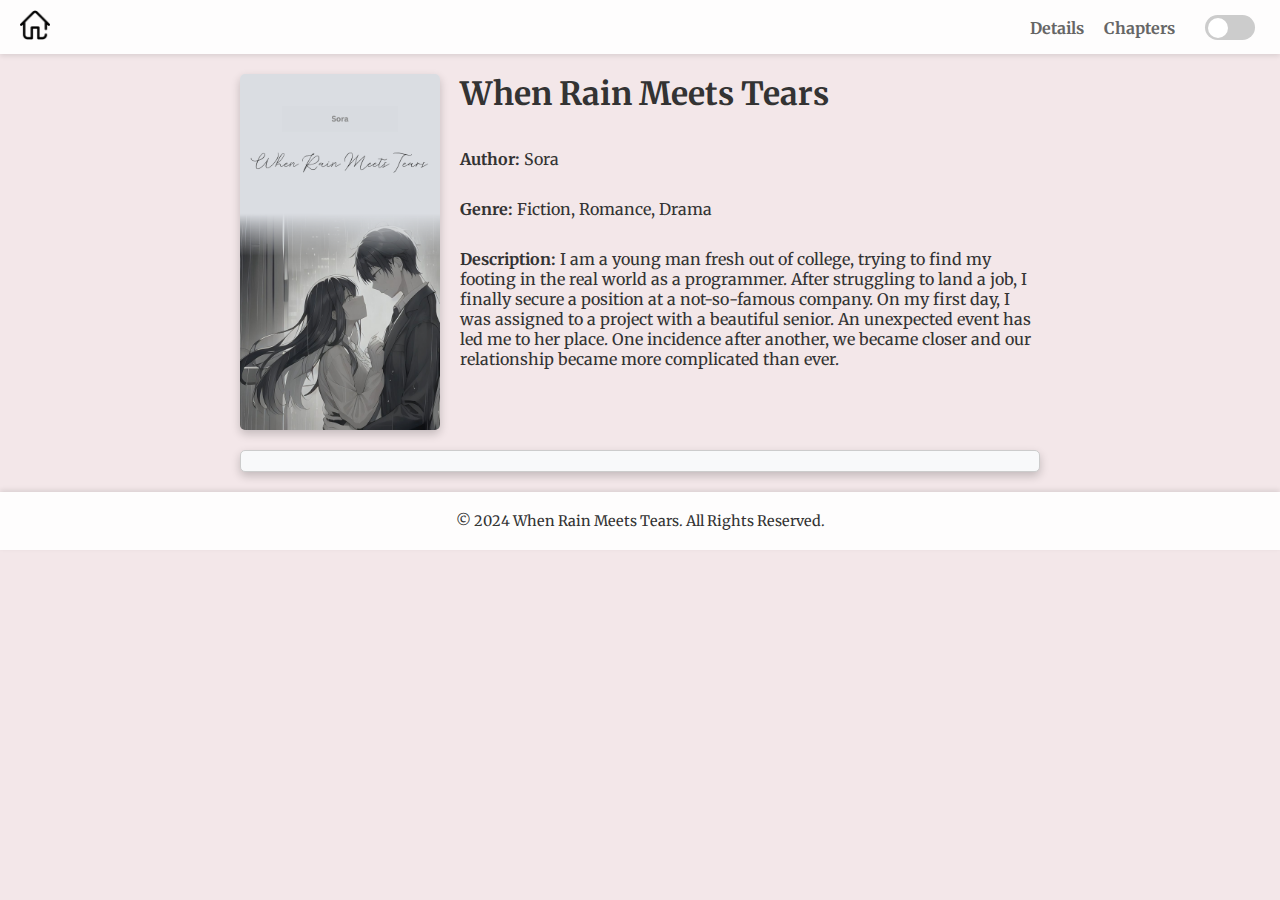
==== commit 5580a922: "changed" ====
--- a/when-rain-meets-tears.html
+++ b/when-rain-meets-tears.html
@@ -5,9 +5,9 @@
     <meta name="viewport" content="width=device-width, initial-scale=1.0">
     <title>When Rain Meets Tears</title>
     <meta name="description" content="Discover 'When Rain Meets Tears' by Sora - a tale of love, challenges, and personal growth. Explore chapters, prologue, and book details.">
-    <meta name="keywords" content="When Rain Meets Tears, Sora, romance novels, fiction, drama, book details">
+    <meta name="keywords" content="When Rain Meets Tears, Sora, romance novels, fiction, drama, book">
     <meta name="author" content="Sora">
-    <meta property="og:title" content="When Rain Meets Tears by Lawrence Bradford">
+    <meta property="og:title" content="When Rain Meets Tears by Sora">
     <meta property="og:description" content="A tale of love, challenges, and personal growth. Dive into 'When Rain Meets Tears.'">
     <meta property="og:image" content="./images/When Rain Meets Tears.png">
     <meta property="og:url" content="https://soranovels.com/when-rain-meets-tears">
@@ -22,7 +22,7 @@
           "name": "When Rain Meets Tears",
           "author": {
             "@type": "Person",
-            "name": "Lawrence Bradford"
+            "name": "Sora"
           },
           "image": "./images/When Rain Meets Tears.png",
           "genre": ["Fiction", "Romance", "Drama"],
@@ -44,6 +44,7 @@
                     <a href="#chapter1">Chapter 1: A Chapter of Ups and Downs</a>
                     <a href="#chapter2">Chapter 2: Echo of Changes</a>
                     <a href="#chapter3">Chapter 3: In the Name of Love</a>
+                    <a href="#chapter4">Chapter 4: When Rain Meets Tears</a>
                 </div>
             </div>
             <span class="toggle-container">
@@ -56,9 +57,9 @@
         <div id="details" class="book-header">
             <img src="./images/When Rain Meets Tears.png" alt="When Rain Meets Tears Book Cover">
             <div class="info">
-                <h2>When Rain Meets Tears</h2>
+                <h2 id="story-title">When Rain Meets Tears</h2>
                 <br>
-                <p><strong>Author:</strong> Lawrence Bradford </p>
+                <p><strong>Author:</strong> Sora</p>
                 <br>
                 <p><strong>Genre:</strong> Fiction, Romance, Drama</p>
                 <br>
@@ -66,277 +67,7 @@
             </div>
         </div>
 
-        <div id="content" class="book-content">
-            <h3 id="prologue">Prologue</h3>
-            <p>
-                It was a rainy sky of June, but there was no charm or romance to the
-                downpour. Instead, the rain fell relentlessly, as if the heavens were shedding
-                tears in sync with my own sorrow. The world had become a grey canvas, devoid
-                of the joy and vibrancy that should have accompanied the arrival of June.
-            </p>
-            <p>
-                The raindrops fell onto my face as I was lying on the ground. I couldn’t move
-                an inch towards her. I couldn’t help but watch her covered with blood, eyes wide
-                opened, shattered glass around her, reflecting her face with tears and blood.
-            </p>
-            <p>
-                Time seemed to stand still as I lay there, the sound of the rain mingling with
-                the thumping of my heart. Her face haunted me, etched in agony and despair,
-                and my breath caught in my throat. “No, no, this can’t be happening,” I
-                whispered, the words lost in the pelting rain.
-            </p>
-            <p>
-                Every raindrop that touched my skin felt like a cruel reminder of my
-                helplessness. I tried to reach out to her, but my body wouldn’t respond. The pain
-                was numbing, both physical and emotional, and I felt as shattered as the glass
-                around us.
-            </p>
-            <p>
-                The scene was like a living nightmare, frozen in time. I could see the faint
-                outline of people rushing towards us, their voices a distant murmur. Panic and
-                fear were etched on their faces, yet it all felt so far away as if I was trapped in a
-                bubble of sorrow, disconnected from the world.
-            </p>
-            <p>
-                Her eyes, once so full of life and love, now held a vacant stare. I desperately
-                wanted to wipe away the tears and blood from her face, to hold her close. But I
-                couldn’t move, couldn’t even reach out to touch her.
-            </p>
-            <p>
-                As the rain intensified, it mingled with my own tears, blurring the world
-                around me even further. It felt as though the rain was weeping for her too,
-                mourning the life that had been shattered in an instant.
-            </p>
-            <p>
-                I wanted to scream, to release the overwhelming emotions within me, but my
-                voice remained trapped in my throat. All I could do was lie there, watching her,
-                feeling the rain and her pain soak into my skin.
-            </p>
-            <p>
-                Gods, I pray to you, each and every one of you. If you’re there, please let us
-                restart again. I have never once asked you for any favour. But I’m asking now,
-                just this one time. Please. I’m begging you. “Please, let us restart again,” I
-                muttered.
-            </p>
-            <hr class="chapter-end">
-            <h3 id="chapter1">Chapter 1: A Chapter of Ups and Downs</h3>
-            <p>After graduating college, I dove headfirst into the job market, eager to land my first programming job. I sent out countless resumes, went through multiple interviews, and faced rejection after rejection. Each "no" chipped away at my confidence, and as the weeks stretched into months, I began to question whether I was truly cut out for the field.</p>
-            <p>Then, unexpectedly, I got an email inviting me to interview for a junior developer role at a small, relatively unknown company. It wasn’t a flashy opportunity, but I figured it was a step in the right direction, so I went for it.</p>
-            <p>During the interview, I talked about the projects I've done and why I loved programming. The interviewers seemed interested, which gave me a glimmer of hope. But then came the dreaded technical challenge—a problem unlike anything I’d encountered before. My palms were sweaty as I worked through it. I didn’t solve it perfectly, but I managed to present a workable solution. The interviewers were encouraging, but as I walked out, I wasn’t sure how I’d done. Still, for the first time in a while, I felt a flicker of optimism.</p>
-            <p>A few days later, the email arrived: they were offering me the junior developer position. It wasn’t the dream job I’d imagined, but it was a solid starting point—and a turning point in my career.</p>
-            <p>On my first day, as I sat down at my desk, I was greeted by a warm smile from my desk neighbor.</p>
-            <p>“You must be the new guy—Andrew Campbell, right? Nice to meet you. I’m Benjamin Cooper.”</p>
-            <p>“Yes, senior. Nice to meet you.”</p>
-            <p>“Please, just call me Ben,” he said with a laugh. “We’re desk neighbors, not senior and junior. Let’s be friends.”</p>
-            <p>Ben’s energy was infectious. He introduced me to the team and quickly became a mentor and friend. His enthusiasm for programming and life in general was exactly what I needed after the struggles I’d faced. Beyond helping me grow as a developer, Ben took the time to know me as a person, offering encouragement and advice whenever I felt overwhelmed.</p>
-            <p>Later, I got assigned to a project with Mia Robinson, one of the senior developers. At first, I was intimidated, but I soon realized Mia was approachable and warm. With her sharp hazel eyes and neatly tied dark brown hair, she had a calm yet commanding presence. Her simple, elegant style reflected her practical yet confident personality.</p>
-            <p>Mia wasn’t just skilled—she was kind, always willing to guide me without making me feel out of place. I quickly came to admire her balance of professionalism and approachability.</p>
-            <p>One evening, after a long day at work, my coworker Daniel popped by.</p>
-            <p>“Hey, Campbell, we’re heading out for drinks. Want to come?”</p>
-            <p>“I’d love to, but I’ve got a ton of work to finish,” I replied.</p>
-            <p>“Come on, when your senior invites you, you can’t say no.”</p>
-            <p>Hannah, my fellow newbie, chimed in. “Take a break—it might spark some ideas. Plus, I’m free tonight. I can help you catch up later if you need.”</p>
-            <p>“I appreciate it, but—”</p>
-            <p>“Just come already!” Hannah insisted, grinning.</p>
-            <p>“Alright, alright. You win. I’ll come.”</p>
-            <p>As we were heading out, Ben called out to Mia. “Hey, Mia, you joining us?”</p>
-            <p>“Can’t, I’ve got a date tonight,” she replied.</p>
-            <p>“Skipping out on us now that you’ve got a fiancé, huh?”</p>
-            <p>“Don’t make me the bad guy here!” Mia laughed.</p>
-            <p>“Yeah, yeah. Whatever you say. See you tomorrow!” Ben waved as we left.</p>
-            <p>That night, as we all laughed and shared stories, I realized how much I had grown to appreciate my new team. It wasn’t just a job anymore—it was a place where I belonged.</p>
-            <hr class="pov-changed">
-            <p>After wrapping up my work for the day, I headed back to my apartment. It had been a long day, but the thought of my upcoming date night with my fiancé kept my spirits high. As I walked into his place, a smile crept onto my face, imagining the romantic evening we’d share.</p>
-            <p>But the moment I stepped into the living room, my world shattered. Standing there, I saw him—my fiancé—locked in a kiss with a half-dressed woman I’d never seen before. It felt like the air was sucked out of the room. My heart thundered in my chest, and everything around me blurred as if I’d stumbled into a nightmare I couldn’t wake from.</p>
-            <p>“Wait, let me explain! It’s not what it looks like,” he stammered, panic dripping from his voice.</p>
-            <p>But I couldn’t bring myself to hear him out. The image before me said more than words ever could. My chest felt tight, my heart breaking under the weight of betrayal.</p>
-            <p>Without saying a word, I turned and ran, tears streaming down my face. Anger, pain, and disbelief surged through me as I tried to make sense of what I had just seen. Staying in that space—with him and the remnants of our broken trust—was impossible.</p>
-            <p>For days after, I retreated into myself, barely able to function. I locked myself away from the world, seeking refuge in the quiet solitude of my apartment. The thought of facing anyone—of seeing their pity or judgment—was unbearable.</p>
-            <p>The pain was raw and unrelenting, like a wound that refused to heal. I felt exposed, vulnerable, and utterly alone. The walls I built around myself were the only thing keeping me from collapsing completely.</p>
-            <hr class="chapter-end">
-            <h3 id="chapter2">Chapter 2: Echo of Changes</h3>
-            <p>“Hey, Andrew, have you heard from Mia lately?” Ben asked me one afternoon.</p>
-            <p>“No, why?” I replied.</p>
-            <p>“She hasn’t come to work in weeks. It’s not like her. Even when she’s sick, we have to force her to take a day off.”</p>
-            <p>I shook my head. “No, I haven’t. Why are you asking me? You and the other seniors are closer to her than I am.”</p>
-            <p>“Well, you two are on the same project, so…”</p>
-            <p>“Yeah, and because she hasn’t shown up, I’ve been stuck doing all the work alone,” I snapped. “I don’t even have her number to call her.”</p>
-            <p>Ben hesitated before saying, “You should check on her.”</p>
-            <p>“Huh? How am I supposed to do that? I don’t even know where she lives.”</p>
-            <p>“I can give you her address.”</p>
-            <p>“Why don’t <i>you</i> go?”</p>
-            <p>“I can’t,” he muttered, looking uncomfortable.</p>
-            <p>I raised an eyebrow. “Why not?”</p>
-            <p>“There’s... a thing between her fiancé and me. We had a falling out. It’s complicated, and I can’t just show up at her place.”</p>
-            <p>“What about the other seniors? Why ask me? I’m drowning in work, remember?”</p>
-            <p>“That’s why I’m asking <i>you</i>. If you don’t want to keep doing her work, go and find her.”</p>
-            <p>I sighed, frustrated. “Fine.”</p>
-            <p>Later, I found myself standing in front of Mia’s apartment, Unit 104. I pressed the doorbell and waited, but there was no response. Impatient, I knocked repeatedly until the door finally creaked open.</p>
-            <p>Mia stood there, but she was barely recognizable. She looked frail, as if the weight of the world had pressed down on her. Her face was pale, her eyes puffy and red, her hair unkempt. Her usual polished appearance was gone, replaced by disheveled clothes and an aura of exhaustion and despair.</p>
-            <p>I was stunned. The vibrant, cheerful senior I knew was a shadow of herself.</p>
-            <p>“Oh, Andrew. Come in,” she said, her voice soft and hoarse.</p>
-            <p>I stepped inside, the chaos of her apartment reflecting the turmoil she seemed to be going through. “Sorry about the mess. Can I help you with something?” she asked, forcing a weak smile.</p>
-            <p>“…” I had nothing to say.</p>
-            <p>“I guess you’re mad at me for not coming to work and leaving you to handle the project alone,” she added, her voice trembling.</p>
-            <p>“Senior,” I finally said, “you don’t need to hide it.”</p>
-            <p>At those words, the dam broke. Tears poured down her face as her body trembled. She collapsed, and I caught her before she hit the floor. My heart pounded as I carried her to the bed and gently laid her down.</p>
-            <p>Once she was resting, I looked around at the cluttered room. Without thinking, I began tidying up, putting things back in order while keeping an eye on her. The mess spoke of weeks of neglect, and as I cleaned, I couldn’t help but wonder what had caused this downward spiral.</p>
-            <p>Her usual brightness was gone, replaced by a haunting sadness. I thought of countless possibilities but couldn’t fathom what had broken her so completely.</p>
-            <p>After about an hour, she stirred, her eyes fluttering open.</p>
-            <p>“You’re awake. How are you feeling?” I asked gently.</p>
-            <p>“I... I don’t know. Everything’s a blur,” she mumbled.</p>
-            <p>“…”</p>
-            <p>“Sorry for dragging you into this mess,” she said weakly. “What a wreck I’ve become. You didn’t have to stay.”</p>
-            <p>“I know,” I replied. “And honestly, I wanted to leave. But something kept telling me not to.”</p>
-            <p>She looked at me with tear-filled eyes and whispered, “Thank you.”</p>
-            <p>I reached out and took her hand. “Senior, I know we’re just colleagues, but you can talk to me. Whatever it is, I’m here. You don’t have to tell me now, but just know you’re not alone.”</p>
-            <p>The room grew quiet, the air heavy with unspoken words.</p>
-            <p>Finally, I stood up. “Now that you’re awake, I should go. Have a good night, Senior.”</p>
-            <p>As I turned to leave, I felt a gentle tug on my hand.</p>
-            <p>“Can you... stay a little longer?” she murmured.</p>
-            <p>I nodded and sat back down, watching over her as she drifted off to sleep again. Her tear-streaked face looked so vulnerable, and I couldn’t shake the feeling that this moment would mark a change—for both of us.</p>
-            <hr class="pov-changed">
-            <p>I let out a tired yawn, unable to stifle it as the morning dragged on. Hannah’s voice cut through the air, “Campbell’s yawning!”</p>
-            <p>“What? What’s wrong with yawning?” I asked, a bit puzzled by her sudden reaction.</p>
-            <p>“Nothing, it’s just not like you. What happened last night? Why are you so sleepy today?” she teased, a sly grin spreading across her face.</p>
-            <p>I hesitated for a moment, keeping my eyes fixed on the computer screen.</p>
-            <p>Ben chimed in, smirking as he leaned back in his chair. “Yeah, something must’ve gone down last night. Spill it!”</p>
-            <p>Before I could respond, Ben’s tone shifted to one of genuine concern. “So, did you go see Mia? Is she okay? Did you convince her to come back to work?”</p>
-            <p>“No, I didn’t. I didn’t want to bother her. I can handle the project myself—it’s not that bad,” I lied smoothly, avoiding his gaze.</p>
-            <p>But the truth haunted me. Images of Mia’s tear-streaked face flashed in my mind, and I couldn’t bring myself to share what had really happened.</p>
-            <p>“Be honest. You went on a date last night, didn’t you? That’s why you didn’t go to Mia’s place,” Ben teased, grinning mischievously.</p>
-            <p>“What? No, it’s not that!” I shot back, trying to play it off with a nervous laugh.</p>
-            <p>Just then, the office went silent as Mia walked in. She wore a long coat that looked out of place in the warm weather, and her teary eyes were hidden behind oversized sunglasses. Her presence was almost eerie, and I could feel everyone’s eyes on her, their curiosity palpable.</p>
-            <p>I was the only one who knew why she seemed so distant, and I felt a pang of guilt. I stood and walked over to her, lowering my voice as I whispered, “Senior, you didn’t have to come in today. I can handle the project.”</p>
-            <p>She shook her head softly, her voice barely above a whisper. “No, I need to be here. I need to work... I need a distraction.”</p>
-            <p>She took a deep breath, then addressed the office. “I want to apologize for my absence these past weeks. I know I’ve caused extra work for some of you, and I’m sorry.”</p>
-            <p>The room was heavy with silence, all eyes on her as she continued. “I’ve been going through a difficult personal situation, and I didn’t handle it well. I should have communicated better. For that, I truly apologize.”</p>
-            <p>Her voice wavered, and I could sense how hard it was for her to admit this in front of everyone. The sincerity in her words softened the atmosphere, and no one pressed her for details. It was clear she wasn’t ready to share more.</p>
-            <p>The rest of the day felt unusually quiet, the weight of unspoken emotions hanging in the air. Though the curious glances continued, everyone seemed to understand that some things are better left unsaid—at least for now.</p>
-            <hr class="pov-changed">
-            <p>I could feel the eyes of my co-workers on me, especially Ben. Their curiosity and worry were almost tangible, but I tried my best to ignore their sympathetic looks. I didn’t want to be seen as weak or someone who needed pity.</p>
-            <p>The office felt different—a quiet tension hung in the air. The usual sounds of light-hearted chatter and laughter were gone, replaced by an uneasy silence. Even “Talkative Tom,” who was always bursting with energy, had been uncharacteristically subdued since the morning. It was as if everyone was walking on eggshells, afraid to say or do something that might upset me.</p>
-            <p>Amid this tension, Andrew was the only one who treated me the same. He spoke to me like he always did, as if nothing had changed. I couldn’t tell if it was his way of showing support or simply him keeping our relationship as distant and professional as before.</p>
-            <p>As the day wore on and the office began to empty, I found myself lingering behind. I wasn’t ready to face the world outside just yet. The solitude of the empty office mirrored the solitude in my heart, and oddly, I found comfort in it.</p>
-            <p>When I finally finished my work and packed up to leave, a deep sense of loneliness crept in. The thought of going home felt heavier than usual, like the weight of the world had settled on my shoulders. On my way home, I stopped by a nearby convenience store and grabbed a few bottles of beer. I wasn’t looking for joy—just a momentary escape from the storm in my mind.</p>
-            <p>The days that followed were eerily similar. The office remained subdued whenever I was around. It had become an unspoken rule to keep things quiet, as though my presence alone cast a shadow over the usual office energy. Despite all of this, Andrew never changed. He continued treating me like he always had, unaffected by the awkward atmosphere.</p>
-            <p>One night, I let myself sink into the numbness of overindulgence. The next morning, hungover and drained, I couldn’t summon the strength to leave my apartment. I skipped work, deciding to stay curled up in the cocoon of my messy living room.</p>
-            <p>That evening, there was a knock at my door. Through the haze of my stupor, I struggled to my feet and opened it.</p>
-            <p>“Andrew?” I said, surprised to see him standing there. He nodded slightly. “Senior, may I come in?”</p>
-            <p>I stepped aside, letting him in. Once inside, he took a moment to glance around the room before turning to me.</p>
-            <p>“Senior, why didn’t you come to work today? Are you okay?” he asked, his tone calm but firm.</p>
-            <p>“I’m fine,” I replied quickly, trying to brush off the concern. “I just... had too much to drink.”</p>
-            <p>Andrew’s expression hardened. “Senior, I’ve been treating you normally because I thought that’s what you needed. But that doesn’t mean I’m not worried. I am worried about you!”</p>
-            <p>His sudden shift in tone caught me off guard. Andrew was usually so laid-back, but now there was a seriousness in his voice that I wasn’t used to. It was unsettling but also strangely comforting.</p>
-            <p>“Andrew, it’s okay,” I began, trying to calm him down.</p>
-            <p>“No, it’s not okay!” he interrupted, his frustration evident. “You and I both know it’s not okay. So, what happened? What exactly happened to make you like this? I’ve thought of so many possibilities, but none of them seem enough to explain what you’re going through. Please, just tell me.”</p>
-            <p>His words hung in the air, heavy with concern. For a moment, I hesitated, feeling the weight of his care and the vulnerability of the moment. I realized then that I didn’t have to carry this burden alone. Andrew was offering me something I hadn’t allowed myself to feel in weeks—support.</p>
-            <p>“It’s... it’s complicated,” I said softly, struggling to find the right words. But I knew I owed him honesty, so I took a deep breath and continued. “Things fell apart with my fiancé. I thought we had a future together, but it all shattered in an instant.”</p>
-            <hr class="pov-changed">
-            <p>As soon as the words left my mouth, a wave of regret washed over me. I couldn’t believe I had crossed such a sensitive boundary. Senior would surely hate me now, and the weight of my mistake settled like a stone in my chest.</p>
-            <p>I tried to backtrack, to take back the question, but the damage was already done. The room became uncomfortably quiet, the tension hanging thick in the air. I could feel the weight of my words pressing down on both of us.</p>
-            <p>“It’s... it’s complicated,” Senior mumbled, her voice barely audible.</p>
-            <p>She hesitated, then slowly began to speak. At first, her words came out in fragments, but soon, they started to flow. She opened up about her heartbreak, the betrayal that had left her feeling broken and adrift.</p>
-            <p>Her voice trembled as she described sleepless nights spent crying, questioning her self-worth, and grappling with the overwhelming loneliness that had consumed her since that moment of painful discovery.</p>
-            <p>I sat in silence, listening intently as she poured her emotions out. I didn’t interrupt or try to offer solutions—I just let her speak. I wanted her to know she wasn’t alone, that I was there to hold space for her pain and be someone she could lean on if she needed to.</p>
-            <p>She spoke about the dreams she’d once cherished, now shattered like fragile glass. Yet, as she recounted these experiences, it felt as though she was talking about someone else, not herself. I couldn’t tell if her anger had overshadowed her sadness or if she was masking her vulnerability with a facade of strength.</p>
-            <p>I wanted to reach out, to offer her some sort of comfort, but I hesitated. She had built walls around herself, and I feared that trying to breach them would only push her further away. So, I stayed silent, letting her continue at her own pace.</p>
-            <p>When her story came to a close, the room fell into a deep silence. I could feel the weight of her words lingering between us. For a moment, neither of us spoke.</p>
-            <p>Then, as if driven by some unexplainable pull, I leaned toward her. My heart raced, each beat thunderous in my chest. I hesitated, but before I could second-guess myself, our lips met. The world seemed to fade away as I laid her down gently. There was no resistance, no hesitation from her, and in that moment, we allowed ourselves to be vulnerable together, finding solace in each other’s presence.</p>
-            <hr class="pov-changed">
-            <p>As I stirred from slumber, my eyes met the sight of Andrew lying beside me, deep in sleep. In the soft morning light, I noticed something different about him, something I had never fully appreciated before—the quiet handsomeness of his face. It was as if a veil had been lifted, revealing a side of him I had overlooked all this time. As I continued to gaze at his features, I found myself unable to shake the thoughts about him that began to fill my mind.</p>
-            <p>Andrew was a quiet and reserved man, carrying himself with a calm and composed demeanor that contrasted with his more outgoing peers. He often observed from the sidelines, content to blend into the background rather than seeking attention. His introspective nature made him thoughtful and reflective, choosing his words carefully when engaged in conversation.</p>
-            <p>With a lean and unassuming build, Andrew didn’t draw immediate attention, but there was a subtle air of confidence in his movements. His dark hair, neatly combed and falling just above his brow, framed his face with a touch of mystery. His deep brown eyes held a sense of depth and intelligence, hinting at emotions he preferred to keep guarded.</p>
-            <p>Despite his reserved nature, Andrew was a great listener, always offering a sympathetic ear to those who needed it. His genuine concern for others made him a reliable and dependable colleague, and his loyalty ran deep. Though he rarely initiated social interactions, his close circle valued his quiet presence and unwavering support.</p>
-            <p>As I lay there, watching Andrew’s peaceful sleeping form, a torrent of thoughts swirled in my mind. Why couldn’t I tear my gaze away from his face? Why were these emotions bubbling to the surface now? But no matter how much I pondered, I couldn’t find the answers.</p>
-            <p>The idea of what I was feeling terrified me. I knew deep down that I wasn’t ready to start a new relationship—not after the pain of betrayal. Andrew wasn’t the kind of person who would hurt me, but the scars of my past loomed large. The fear of being vulnerable again was too much to bear. Taking a deep breath, I reminded myself that forgetting last night and burying these emotions might be the best course of action.</p>
-            <p>Andrew stirred awake, his eyes meeting mine with a flicker of surprise. “Senior?” he said, his voice filled with uncertainty.</p>
-            <p>The realization of what had happened last night dawned on him, and panic flashed across his face. He seemed at a loss for words, his eyes reflecting a mix of regret and unease. Without hesitation, he apologized, his voice tinged with genuine remorse.</p>
-            <p>“I’m so sorry for what happened. I never meant to cross any boundaries or make you uncomfortable,” he said, his words rushed and heartfelt.</p>
-            <p>“Let’s just forget about it and move on,” I replied, my voice gentle yet firm. Deep down, we both understood that suppressing the situation was the safest path forward.</p>
-            <p>Andrew dressed quickly, the air between us heavy with unspoken emotions. I could see the internal struggle written all over his face, and I wished I could ease his guilt. But I also knew that discussing it further might only complicate things.</p>
-            <p>With a final nod, he left, heading back to his place. I was left alone with my thoughts and the tangled mix of emotions I needed to sort through. What happened between us had been a moment of vulnerability and confusion for both of us. Now, it was crucial to find a way to move past it and protect the fragile balance of our lives.</p>
-            <hr class="pov-changed">
-            <p>As I walked back to my apartment, my head hung low, and a heavy sense of guilt weighed down my steps. My feet seemed to drag; each stride was filled with the burden of what I had done. How could I have allowed myself to break Senior’s trust right after she confided in me?</p>
-            <p>The night had been filled with alcohol, clouding my judgment and leading me down a path I now deeply regretted. But even in the haze of intoxication, I knew that my actions could not be justified by mere drunkenness. I had betrayed Senior, someone who was already suffering from heartbreak and betrayal.</p>
-            <p>She had opened up to me, sharing the raw pain of her past, and in a moment of vulnerability, I had let my own emotions overpower my sense of responsibility. The weight of my betrayal was crushing, and I knew that I had shattered the trust she had placed in me.</p>
-            <p>As I replayed the events of the night in my mind, I couldn’t shake the overwhelming guilt that consumed me. How could I have been so careless with someone’s feelings, especially someone who had already been through so much pain?</p>
-            <p>That day, the weight of guilt and shame almost convinced me not to go to work. The thought of facing Senior, knowing what I had done, made my stomach churn with anxiety. But with a deep breath and a resolve to face the consequences, I pushed myself to go.</p>
-            <p>As I walked into the office, my heart raced, anticipating an awkward atmosphere between us. However, to my surprise, I saw Senior in her usual form, interacting with me normally as if nothing had happened the night before. I couldn’t help but wonder if she had genuinely moved past the incident or if she was gracefully showing her gratitude for being there for her during her darkest hours.</p>
-            <p>As weeks passed, instead of growing apart, we found ourselves becoming closer. The barriers that once separated us started to crumble, leading to open conversations about our difficulties, insecurities, and personal challenges.</p>
-            <p>In a surprising turn of events, we even became drinking buddies. This became a ritual, providing a space to unwind and momentarily forget our worries. During these moments, we shared laughter, vented our frustrations, and formed a deeper bond. But no matter how hard I tried, I struggled to overcome that one night. She was, after all, my first one-night stand.</p>
-            <hr class="pov-changed">
-            <p>That day remains etched in my memory as if it happened just yesterday. It was a day filled with peculiar events and unspoken tension that lingered in the air.</p>
-            <p>As Mia’s fiancé showed up to work and left without a word after not finding her, I couldn’t help but sense that something was amiss in their relationship. The atmosphere felt off, and I knew that there was more to the situation than met the eye.</p>
-            <p>My attention was also drawn to Mia’s appearance that day, as she seemed to be wearing a strange dress that caught my eye. And when Andrew approached her, there was an air of concern in his actions, which he tried to conceal. I couldn’t shake the feeling that he knew something that I didn’t.</p>
-            <p>I longed to confront Mia and ask her about what happened, but each time I tried, the words got stuck in my throat. Fear of crossing boundaries or prying into her personal life held me back, and I found myself unable to find the courage to voice my concerns.</p>
-            <p>Turning to Andrew for answers, I was met with silence. He seemed to be keeping Mia’s confidence, not willing to divulge any details. The mystery deepened, and I couldn’t shake the feeling that there was more to Mia’s pain than just a simple breakup.</p>
-            <p>Despite the unspoken questions that lingered in the office, life seemed to return to normal. Everyone, including me, resumed communication with Mia as if nothing had happened. Yet, I couldn’t ignore the subtle changes I observed between her and Andrew. They seemed to have grown closer, walking together to Mia’s house or enjoying drinks at a bar.</p>
-            <p>I wondered if they were dating, but after seeing Mia suffering so much from breaking up with her fiancé, I knew she wouldn’t date someone that fast and easily. As much as I tried to rationalize their growing friendship, a strange feeling gnawed at my heart whenever I saw them together. It was a mix of emotions that I couldn’t fully understand.</p>
-            <p>“Could this be jealousy? Am I developing feelings for Mia?” I questioned myself repeatedly. Despite dismissing the notion due to the circumstances, an inexplicable sentiment lingered, leaving me perplexed and in search of understanding.</p>
-            <hr class="chapter-end">
-            <h3 id="chapter3">Chapter 3: In the Name of Love</h3>
-            <p>One day, Senior didn’t come to work. I barely had time to notice her absence before Hannah broke the silence with the question many of my coworkers had been dreading: “Hey, are you and Mia dating?”</p>
-            <p>All eyes turned to me, and I felt the weight of their curiosity. I had seen this coming—Hannah wasn’t one to hold back when something piqued her interest. “No,” I replied, trying to keep my voice steady. “Why?”</p>
-            <p>“It’s just that you two seem closer recently,” she said, her tone teasing.</p>
-            <p>I shook my head. “No, we’re not dating. We’re just friends.” The words felt like a lie, even if they were technically true. “Friends with benefits,” I added silently to myself.</p>
-            <p>The room fell silent as a stunning woman walked in. It was Grace—my childhood friend and the daughter of my parents’ close friends. Her sudden appearance at my workplace drew surprised and admiring glances from my colleagues.</p>
-            <p>Grace walked straight toward me, her presence commanding attention. I couldn’t help but feel a mix of frustration and embarrassment. Why did she always show up unannounced? How had she even found out where I worked?</p>
-            <p>We headed to the rooftop to talk. Grace explained that she had come to the city to find a job and needed a place to stay temporarily. She didn’t know anyone else here and asked if she could stay with me. I tried to decline politely, but Grace was as stubborn as ever.</p>
-            <p>Just as I was about to refuse, my phone buzzed with a call from my parents. They explained that Grace’s parents had asked them to help her out, and they insisted I let her stay with me. With no way to argue, I reluctantly agreed. I told Grace to wait for me at a nearby café while I finished work.</p>
-            <p>Back in the office, Hannah’s teasing resumed. “You cheeky little bastard. I didn’t know you were popular with girls. First Senior, now that cute girl? Sir, you’re a lucky man.”</p>
-            <p>“What?” I asked, confused.</p>
-            <p>“Your girlfriend. She’s stunning,” Tom chimed in.</p>
-            <p>“She’s not my girlfriend,” I replied with a sigh. “She’s just a childhood friend. Our parents know each other, so we automatically became friends. And, for the last time, Senior and I are not dating.”</p>
-            <p>“Huh, too bad. You should take a shot. If you don’t, I will,” James joked.</p>
-            <p>“Haha, too funny. I don’t like her like that. And I think she has a boyfriend, but we’ve lost touch since I moved here. And no, Tom, I won’t give you her number.”</p>
-            <p>“What? I haven’t even said anything,” Tom protested.</p>
-            <p>“I know you were going to ask,” I said, smirking.</p>
-            <p>The banter continued until the workday ended. I met Grace at the café, and after a brief chat, we headed to my apartment. I cleaned up a room for her and showed her around.</p>
-            <p>“Here. Take this room. And don’t you dare try to go into my room,” I warned.</p>
-            <p>“Huh? Why would I go into your room? Don’t get too high on yourself. I’m only staying here because I had no other choice,” she shot back.</p>
-            <p>“Huh? That’s how you treat your host? You’re lucky your parents called mine. Otherwise, I’d kick you out right now.”</p>
-            <p>We bickered, as we always did, but it was harmless. That was just how we were. Over the next three months, Grace turned out to be a surprisingly good roommate, though it was exhausting driving her to job interviews before heading to work. At least I didn’t have to cook anymore—she handled the meals as a gesture of gratitude.</p>
-            <p>But being busy with Grace created distance between Senior and me. I noticed she was spending more time with Ben, and it stirred something inside me. A strange, uncomfortable feeling I couldn’t name. Was it jealousy? I tried to dismiss the thought. We weren’t supposed to have feelings for each other, and we had agreed to keep things casual. But no matter how much I tried to convince myself, the pang in my chest wouldn’t go away.</p>
-            <p>That kiss. That night. It wasn’t just the alcohol. There was something more, something deeper that I couldn’t ignore. Was it love? The thought terrified me. I couldn’t make sense of my feelings, but one thing was clear: Senior had left an indelible mark on my heart, and I couldn’t pretend otherwise.</p>
-            <hr class="pov-changed">
-            <p>As Mia and I started going out, I couldn’t believe she had said yes to my confession. It was a pleasant surprise, and I looked forward to the moments we would share. It felt like a dream come true to have her by my side, and I tried my best to make her smile and feel cherished.</p>
-            <p>However, as the days passed, a cloud of uncertainty began to loom over our relationship. I thought being with Mia would make me happy, but there was a nagging feeling deep inside that something wasn’t right. It was as if my wish had been granted, but I still felt empty.</p>
-            <p>Similarly, Mia’s face seemed to be masked by a hint of sadness. It was evident that we both were struggling to find contentment in our relationship.</p>
-            <p>During this time, I couldn’t help but notice Andrew and Grace growing closer. Seeing them together sparked an unexpected pain in my chest. It was as if their bond reminded me of something I had been missing.</p>
-            <p>And then, in a moment of realization, it hit me. My feelings for Mia were not what I thought they were. I wasn’t in love with her; instead, my heart quietly wanted to be with Andrew. The emotions I had been trying to understand weren’t jealousy but a longing to be with him.</p>
-            <p>Soon after my realization, Mia and I both agreed to part ways amicably. In the aftermath of our breakup, my heart was left heavy with the painful realization that Andrew would never reciprocate my feelings. The weight of this truth was difficult to bear.</p>
-            <p>I tried my best to push aside my feelings, to hide the pain. I smiled and laughed with our friends, pretending that everything was fine, but deep down, I felt a profound sadness that seemed impossible to shake off. Keeping those in mind, I decided to bury my feelings for Andrew along with my grief.</p>
-            <hr class="pov-changed">
-            <p>It had been a while since Andrew’s childhood friend came to stay at his place, and I had been avoiding him ever since. During that time, something unexpected happened—Ben confessed his feelings to me, and without fully understanding my own emotions, I found myself saying yes to him. It was as if I was trying to fill a void within myself, even though I knew there were no romantic feelings between us.</p>
-            <p>As time went on, Ben and I realized that our relationship was built on confusion and uncertainty. We eventually broke up, leaving us both with a sense of relief and confusion about our emotions.</p>
-            <p>During this period, I couldn’t help but notice how Andrew and Grace seemed to grow closer. Seeing them together stung my heart in a way I couldn’t explain. It made me question my feelings and wonder if there was something deeper between us that I had been avoiding.</p>
-            <p>I had promised Andrew and myself that I wouldn’t allow myself to get emotionally attached to him, but that night we spent together had left me with a mix of emotions. It wasn’t just a moment of vulnerability; there was something more, a feeling I had buried deep within my heart.</p>
-            <p>After Grace found a job and moved out of Andrew’s apartment, things between us returned to normal. However, one unexpected day, Andrew came to see me, and his confession caught me off guard.</p>
-            <p>As he poured the wine, his words hung heavy in the air, and I couldn’t find my voice to respond. A flood of thoughts and emotions overwhelmed me. I knew I loved him, but the hesitation to say yes weighed on me like an anchor.</p>
-            <p>The time I spent with Ben helped me realize that something was missing whenever I was with him, but that emptiness didn’t exist when I was with Andrew. His interactions with other girls, particularly with Grace, also made me realize that I didn’t like the idea of sharing his attention with anyone else.</p>
-            <p>For the past three days, I had been absent from work, unable to face Andrew or make a decision. His smiling face kept appearing in my mind, a reminder of the happiness he brought into my life. Yet, with every ounce of love I felt for him, there was also an equal amount of fear and hesitation.</p>
-            <p>Why was it so difficult to say yes to the person I love? Was it guilt from the nights we spent together? Were our complicated circumstances standing in the way of our happiness? With those questions spinning in my head, I fell asleep. Why was it so difficult to start a relationship with the person I know I love…</p>
-            <hr class="pov-changed">
-            <p>It had been three days since I confessed to Senior, and she still hadn’t come to work. I hadn’t expected her to feel the same way, but I couldn’t keep it bottled up anymore—I had to tell her how I felt.</p>
-            <p>“Hey, Campbell. Can you drop me off at the mall on your way home?” Hannah asked casually as we wrapped up for the day.</p>
-            <p>“Sorry, Hannah. I’m planning to check on Senior,” I replied.</p>
-            <p>“Oh, right. She hasn’t been in for three days. Do you know what’s going on?” James chimed in, clearly concerned.</p>
-            <p>I shook my head. “No idea.”</p>
-            <p>“If you’re going to check on her, I’ll come too. I’m worried about her,” Tom offered.</p>
-            <p>“No, you’re coming with me to the bar. You promised, remember?” Ben cut in, nudging Tom. “Let Andrew handle it.”</p>
-            <p>Ben’s knowing tone caught me off guard. He always seemed to pick up on things others missed, though he didn’t press further.</p>
-            <p>That evening, I found myself standing outside Senior’s house, my heart racing. I took a deep breath and knocked. When the door opened, there she was, wearing her pajamas and looking down at the floor. She wouldn’t meet my eyes, and the sight of her like this made my chest tighten.</p>
-            <p>“Senior, I didn’t confess to get an answer,” I said, trying to sound steady. “I confessed because I couldn’t keep it in anymore. I just needed you to know how I feel—”</p>
-            <p>“Yes,” she interrupted softly.</p>
-            <p>I blinked, confused. “What?”</p>
-            <p>“Yes, I love you,” she mumbled, her voice barely a whisper. Her words hung in the air, but they hit me like a wave. I couldn’t believe what I was hearing.</p>
-            <p>For a moment, I stood there in stunned silence. Then, as her words sank in, a smile spread across my face. My heart felt like it might burst. “She loves me,” I thought, the realization sending a rush of warmth through me.</p>
-            <p>I gently tilted her chin up so our eyes could meet. Her gaze was full of vulnerability, and it mirrored everything I was feeling. Slowly, I leaned in, my heart pounding so loudly I was sure she could hear it. When our lips met, it was electric—soft and warm, yet intense and full of meaning. It wasn’t just a kiss. It was an unspoken promise, a connection we had been too afraid to acknowledge until now.</p>
-            <p>Time seemed to stop as we stood there. I felt everything in that moment—relief, joy, and a deep sense of belonging. It was different from any kiss we’d shared before. This one was real, not just an act of impulse or vulnerability. It was love, pure and simple.</p>
-            <p>As we pulled away, I couldn’t help but smile. Her cheeks were flushed, and she looked as if she was about to cry—but in a good way. I wrapped my arms around her, holding her close. The doubts, fears, and unspoken feelings that had been building between us melted away. All that mattered was that we had found each other.</p>
-            <p>We spent the rest of the night together at her place. And for the first time in a while, it felt like we were exactly where we were meant to be.</p>
-            <hr class="chapter-end">
+        <div id="story-content" class="book-content">
         </div>
     </section>
 
@@ -344,6 +75,6 @@
         <p>&copy; 2024 When Rain Meets Tears. All Rights Reserved.</p>
     </footer>
 
-    <script src="./scripts/script.js"></script>
+    <script src="./js/script.js"></script>
 </body>
 </html>
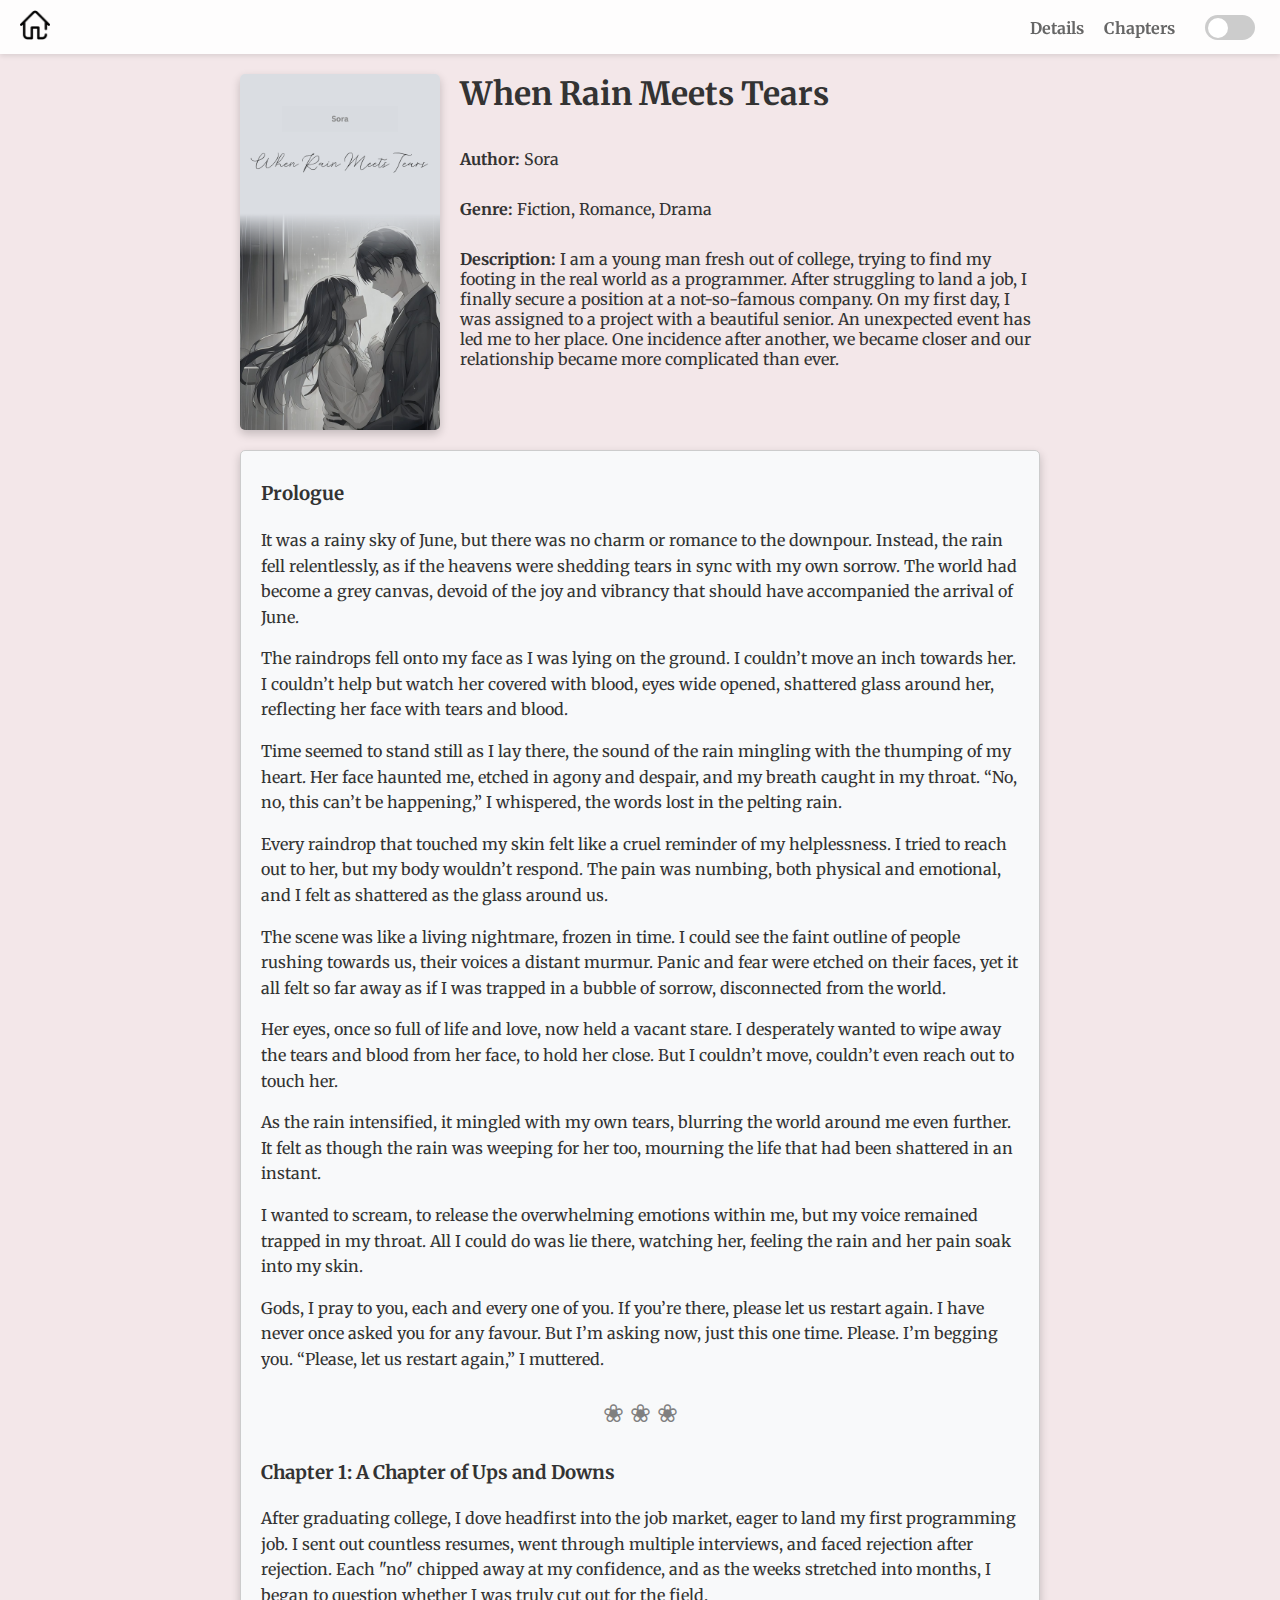
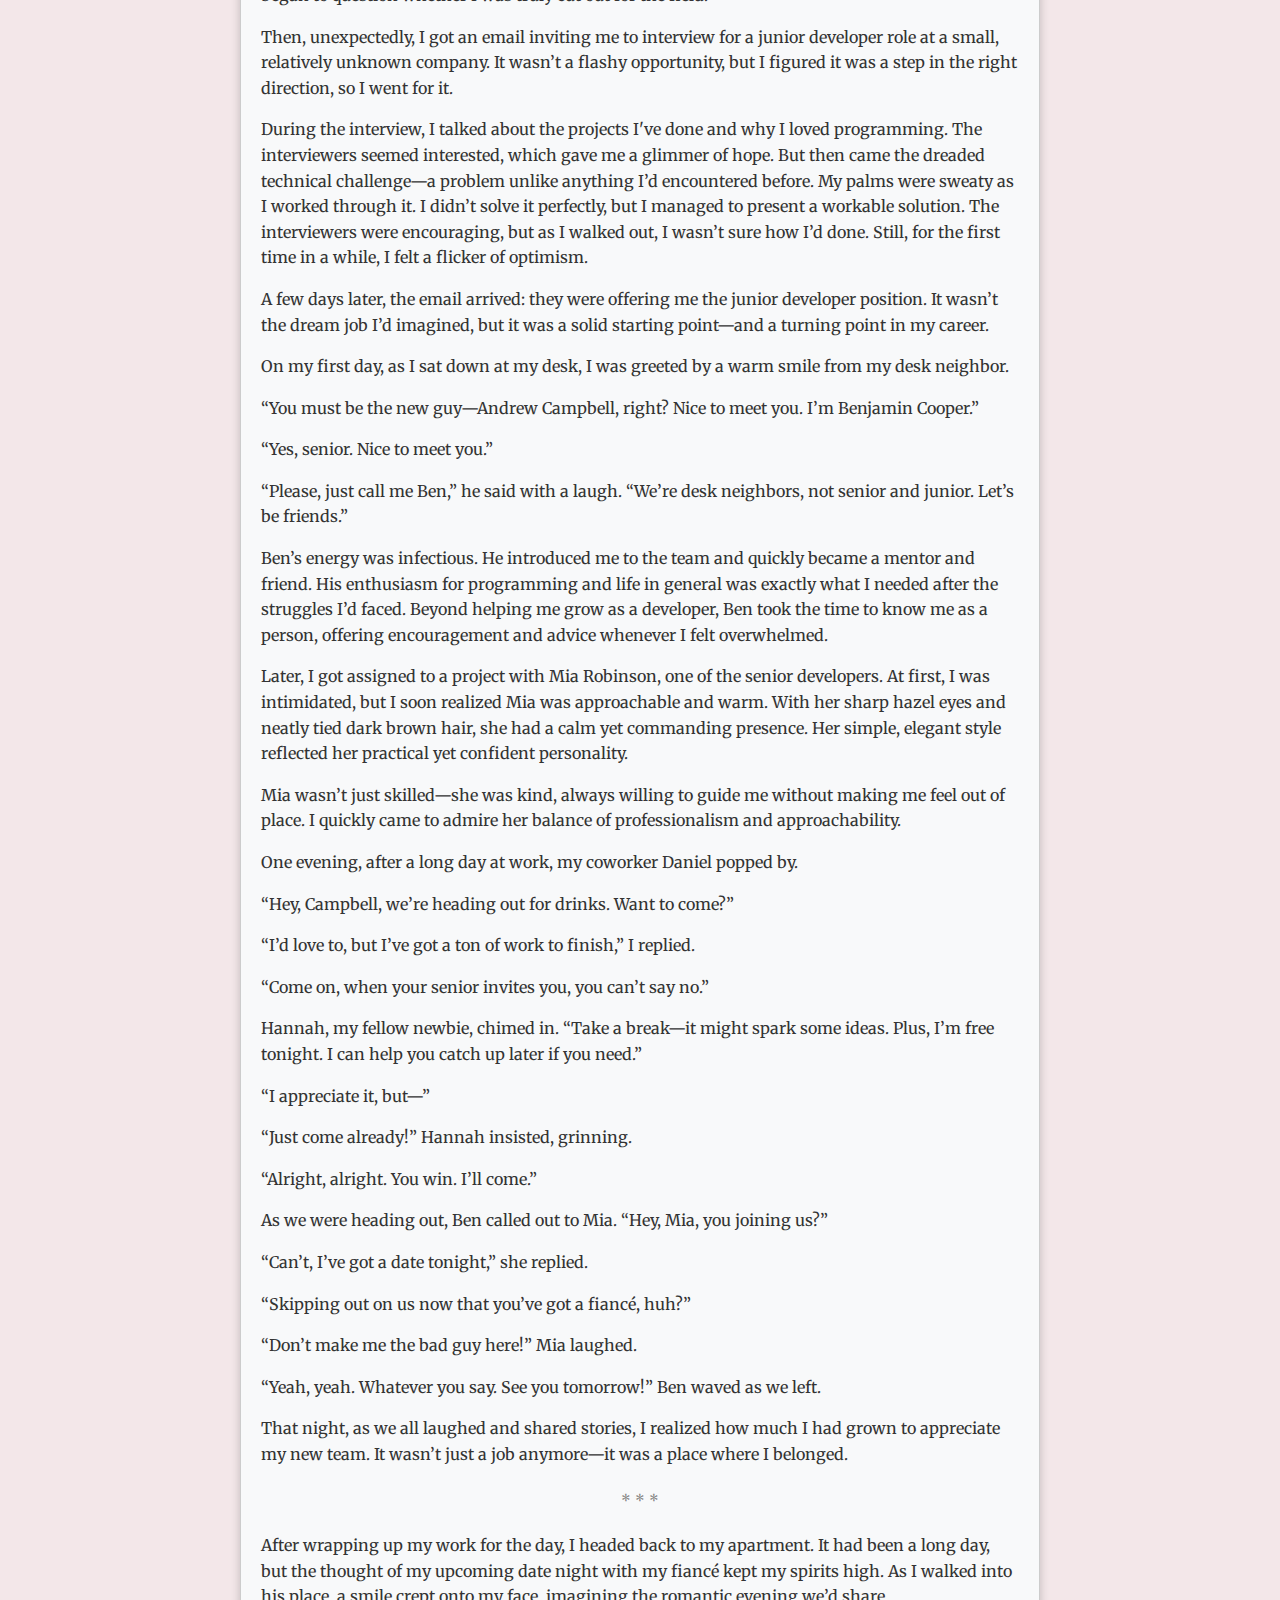
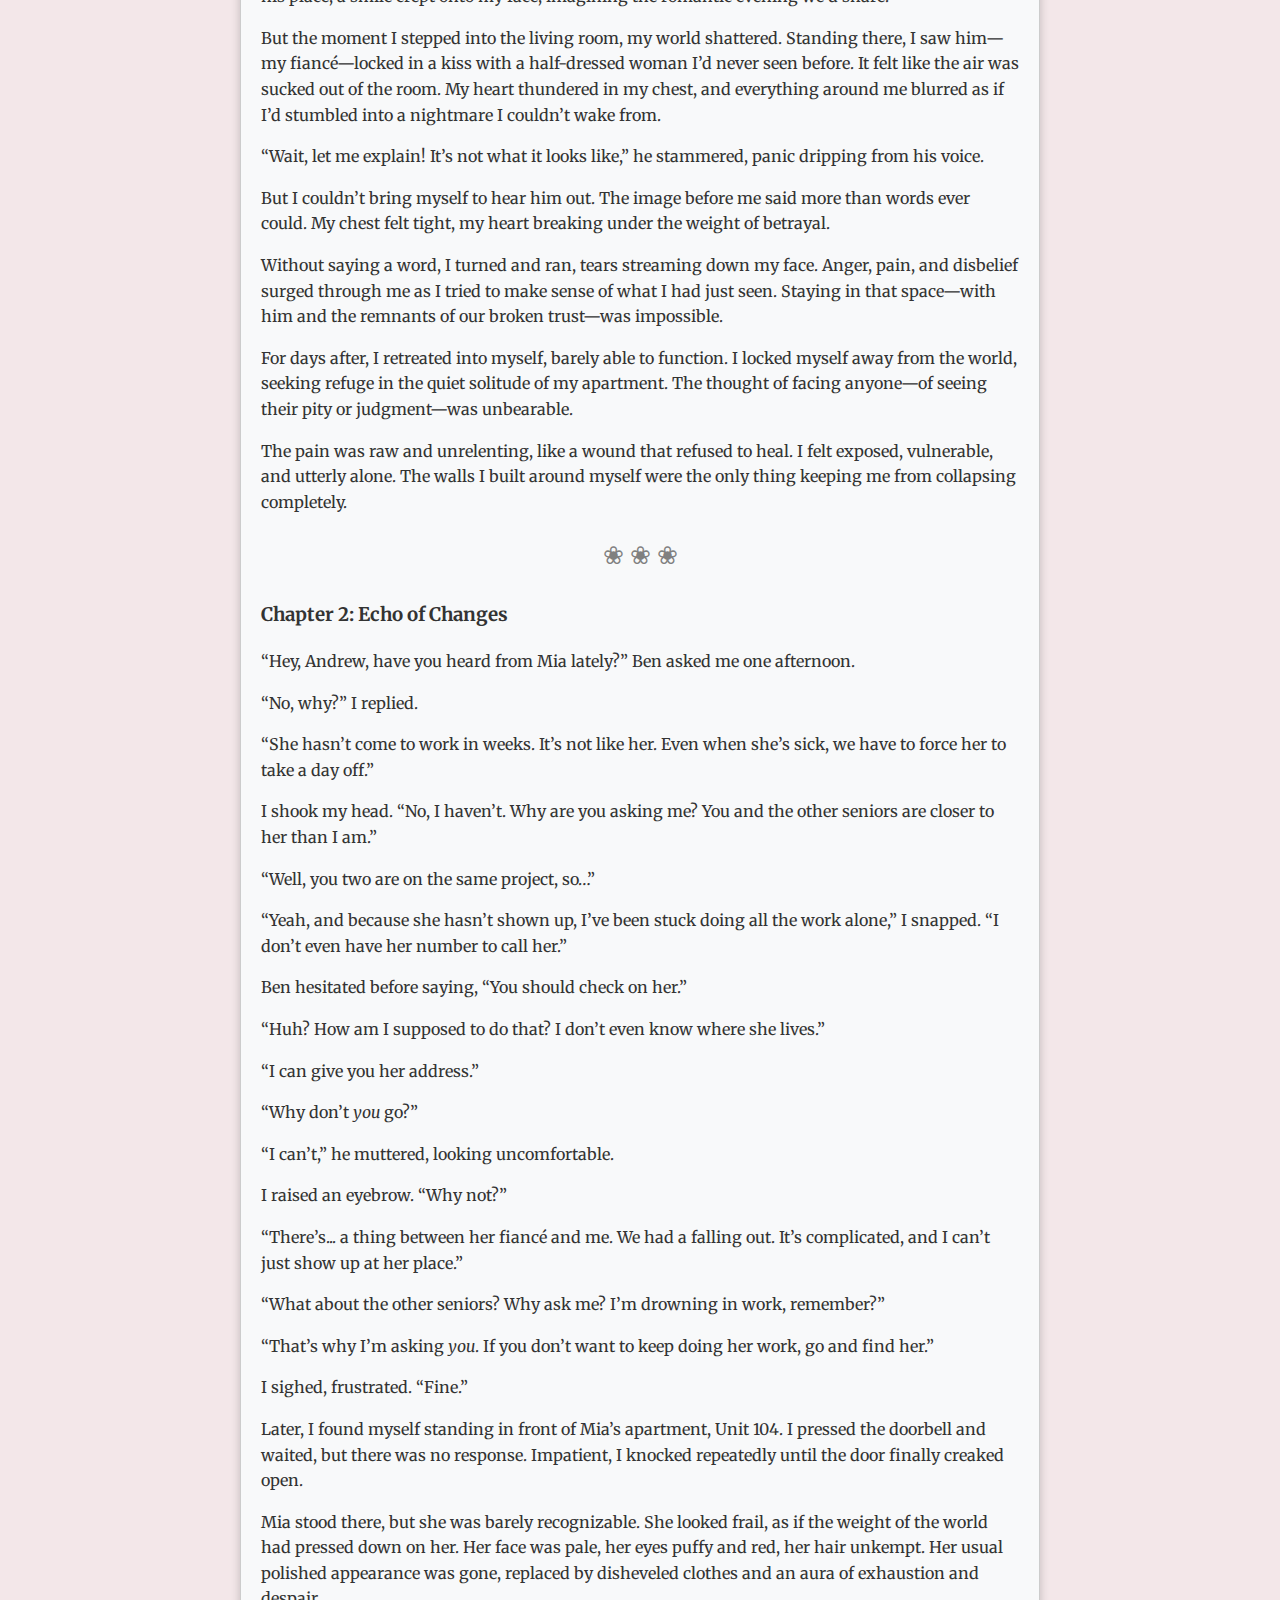
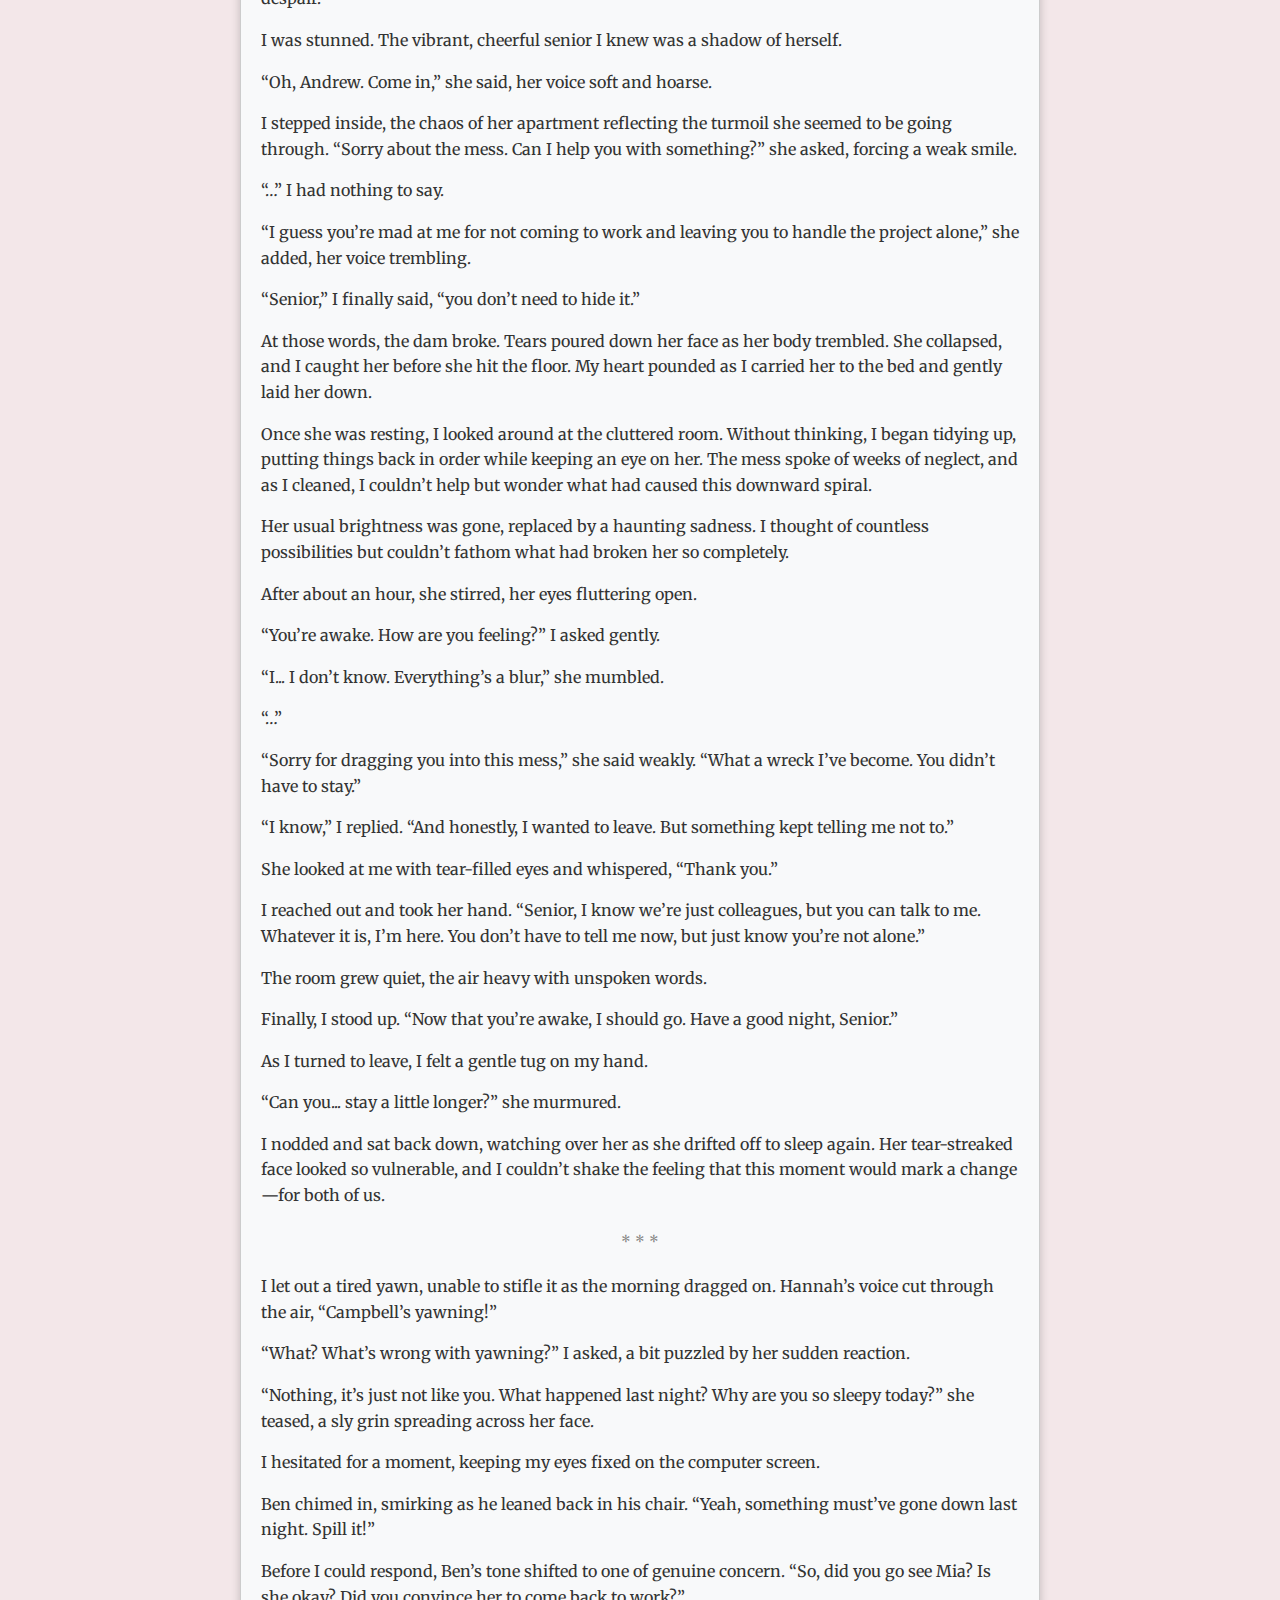
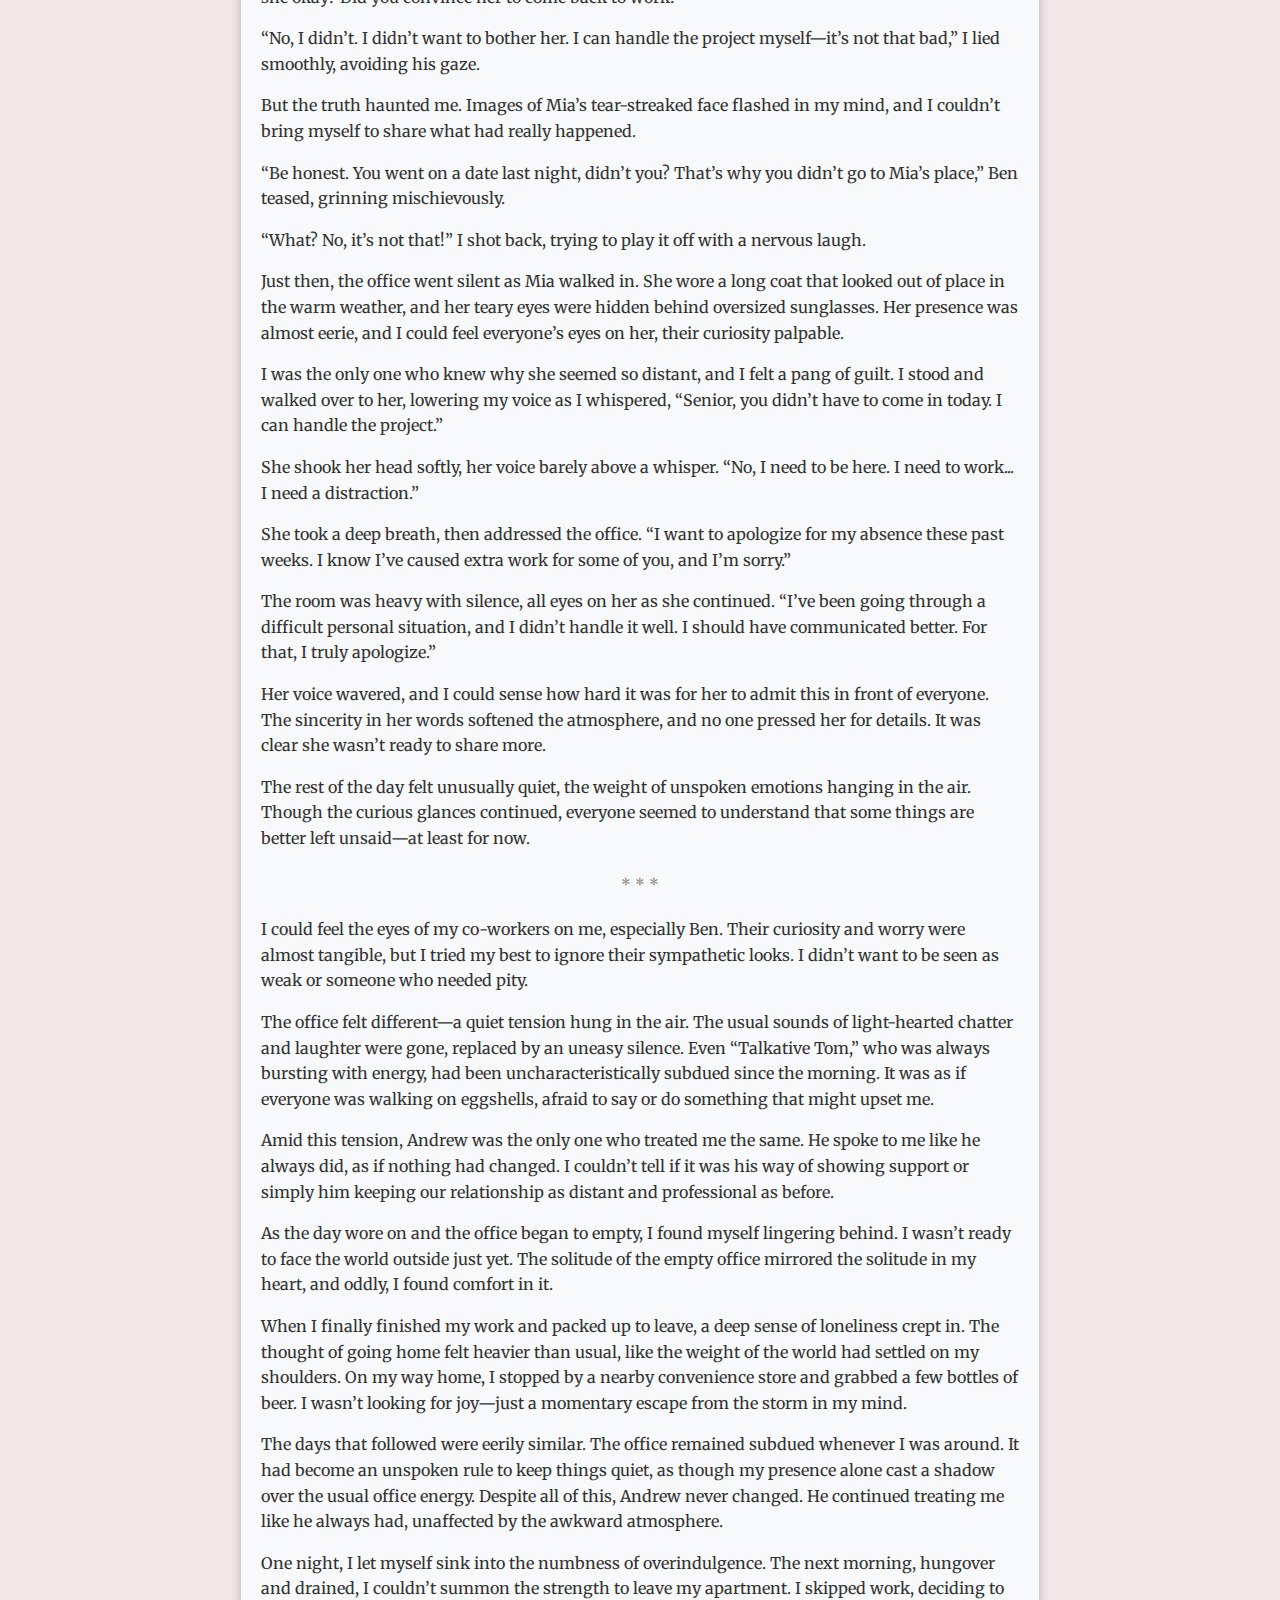
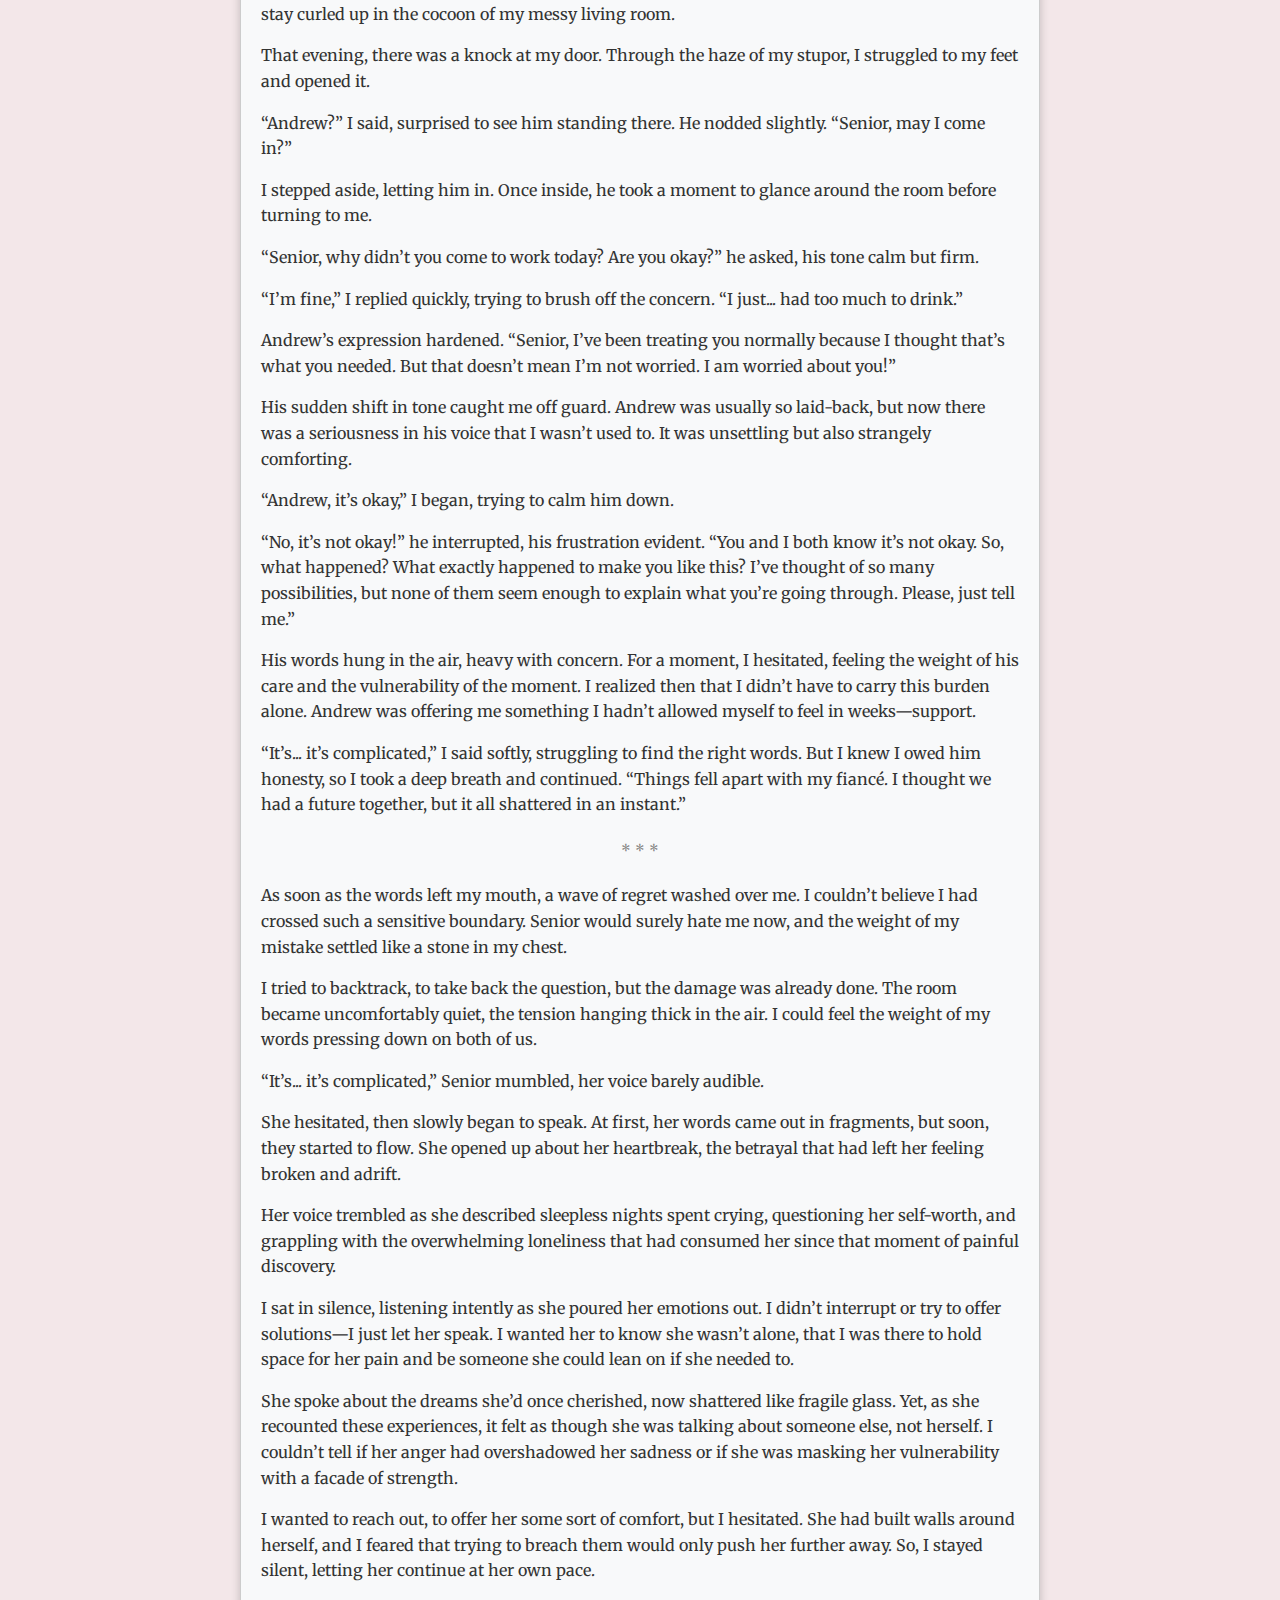
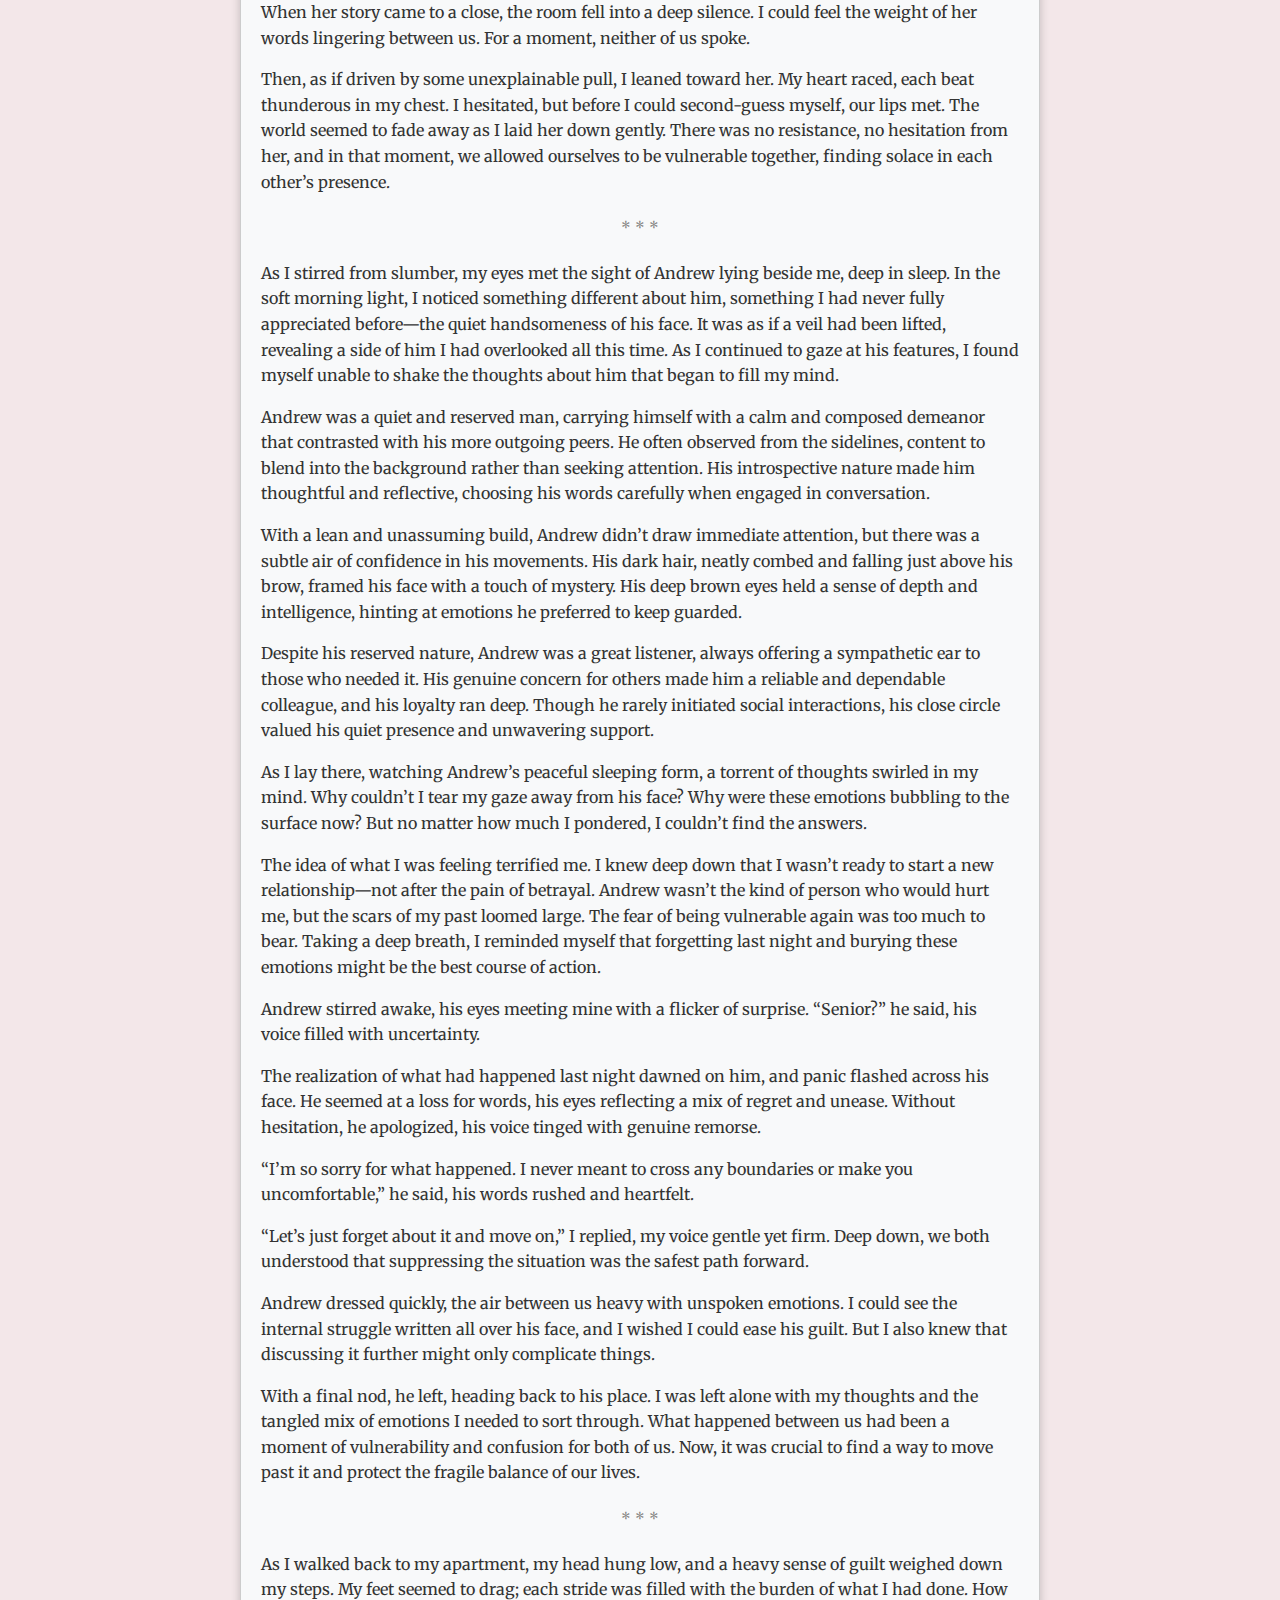
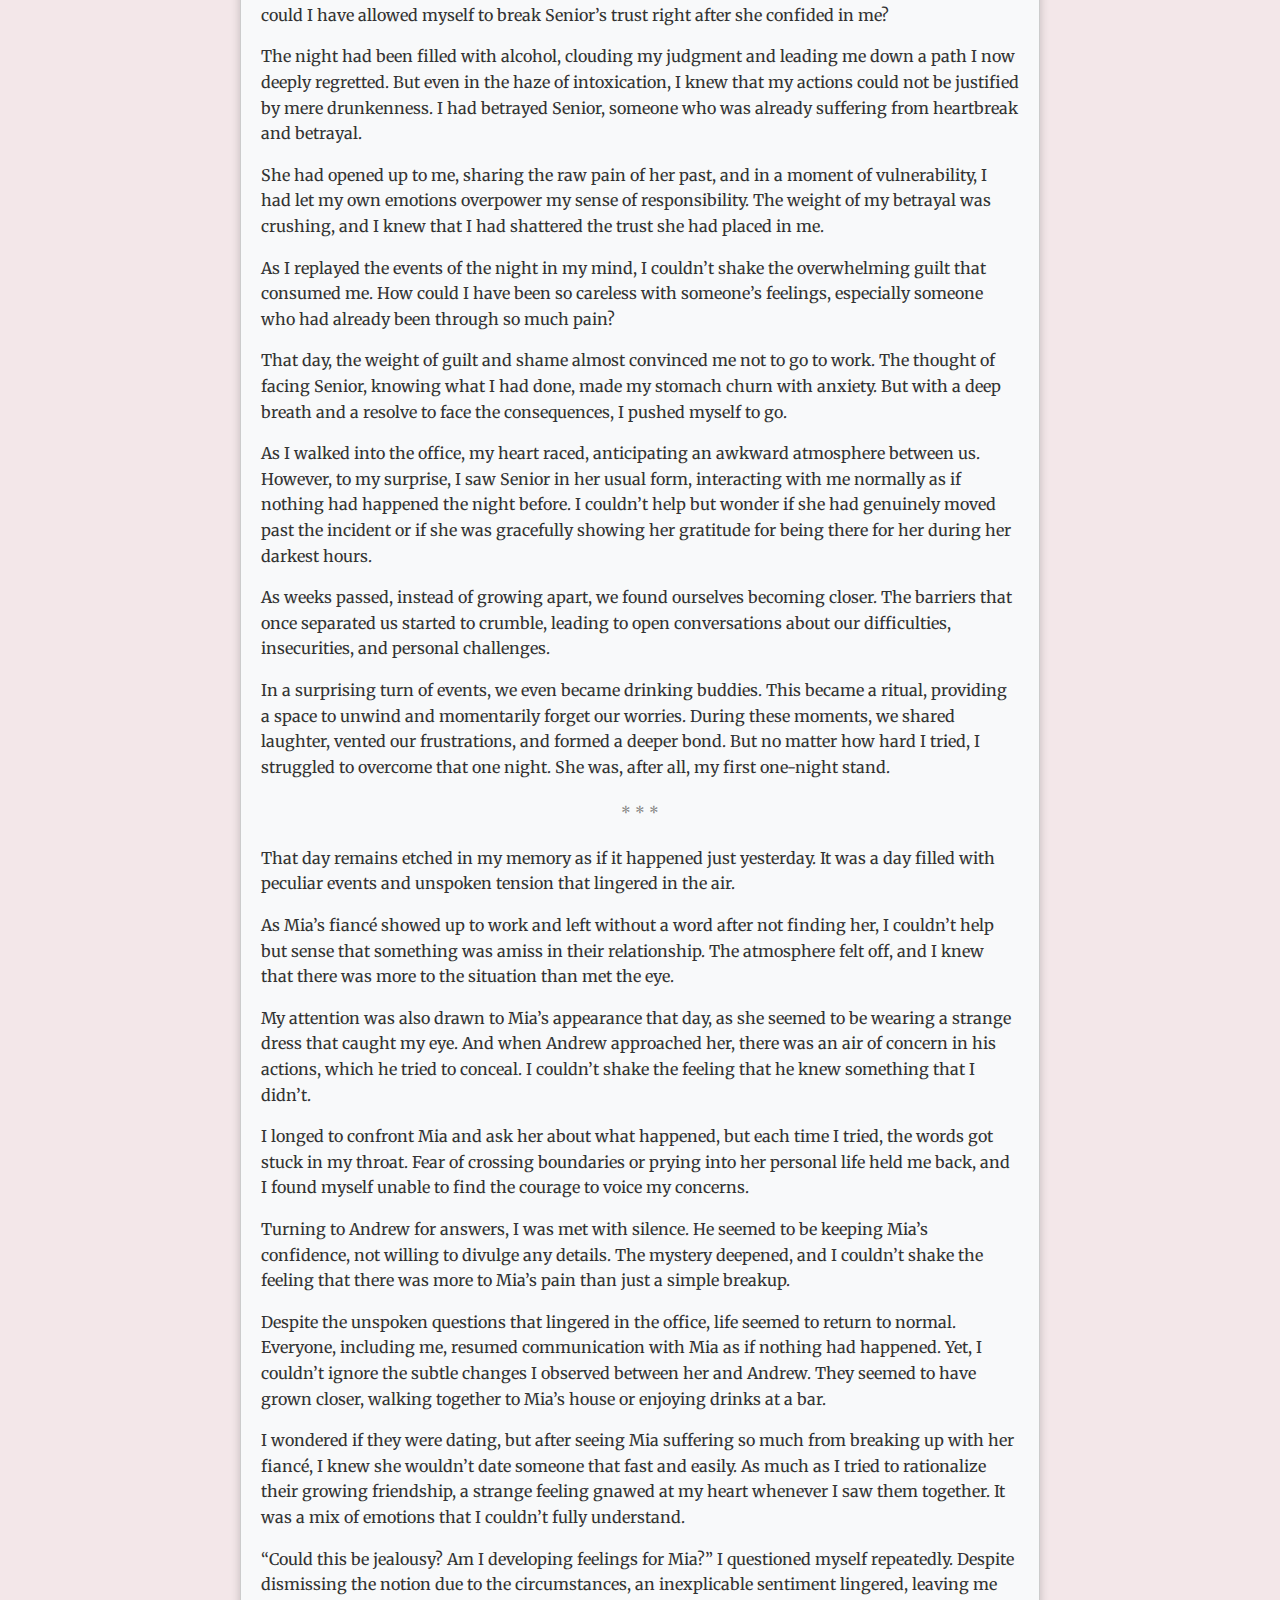
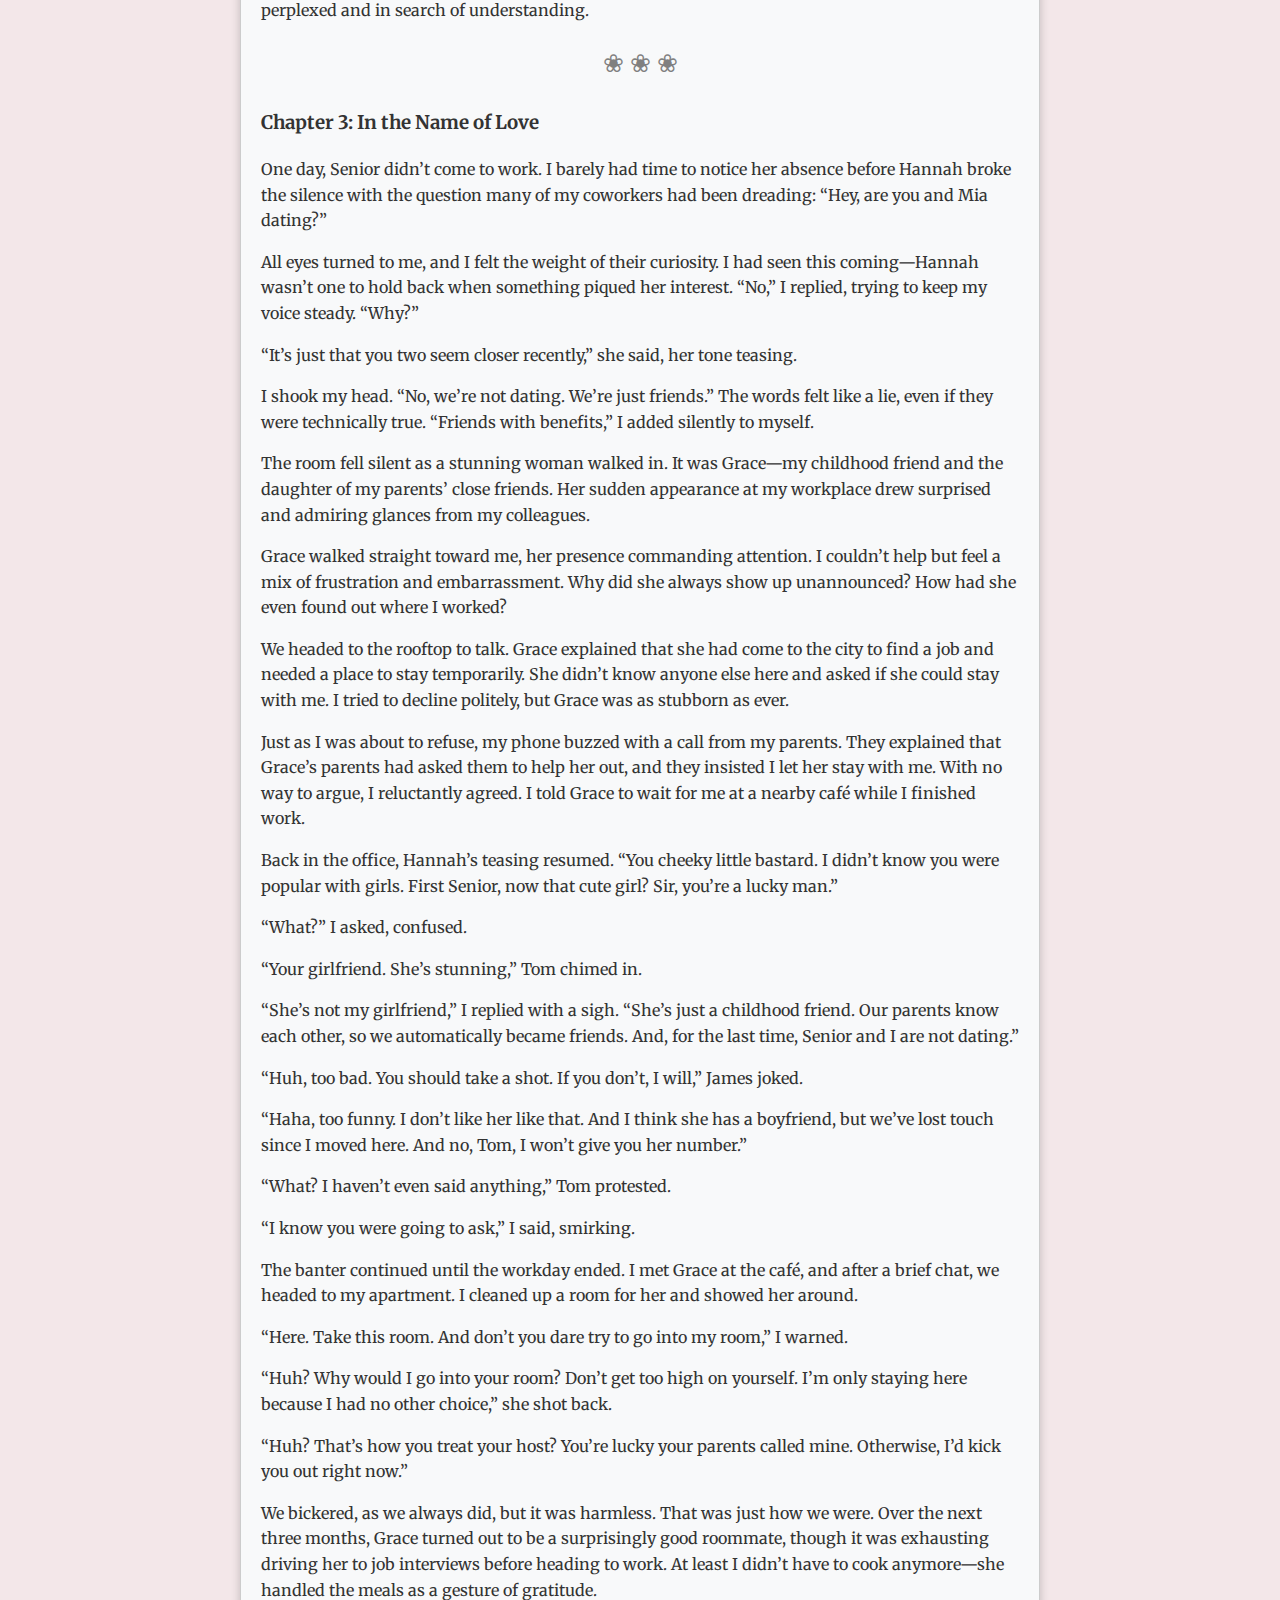
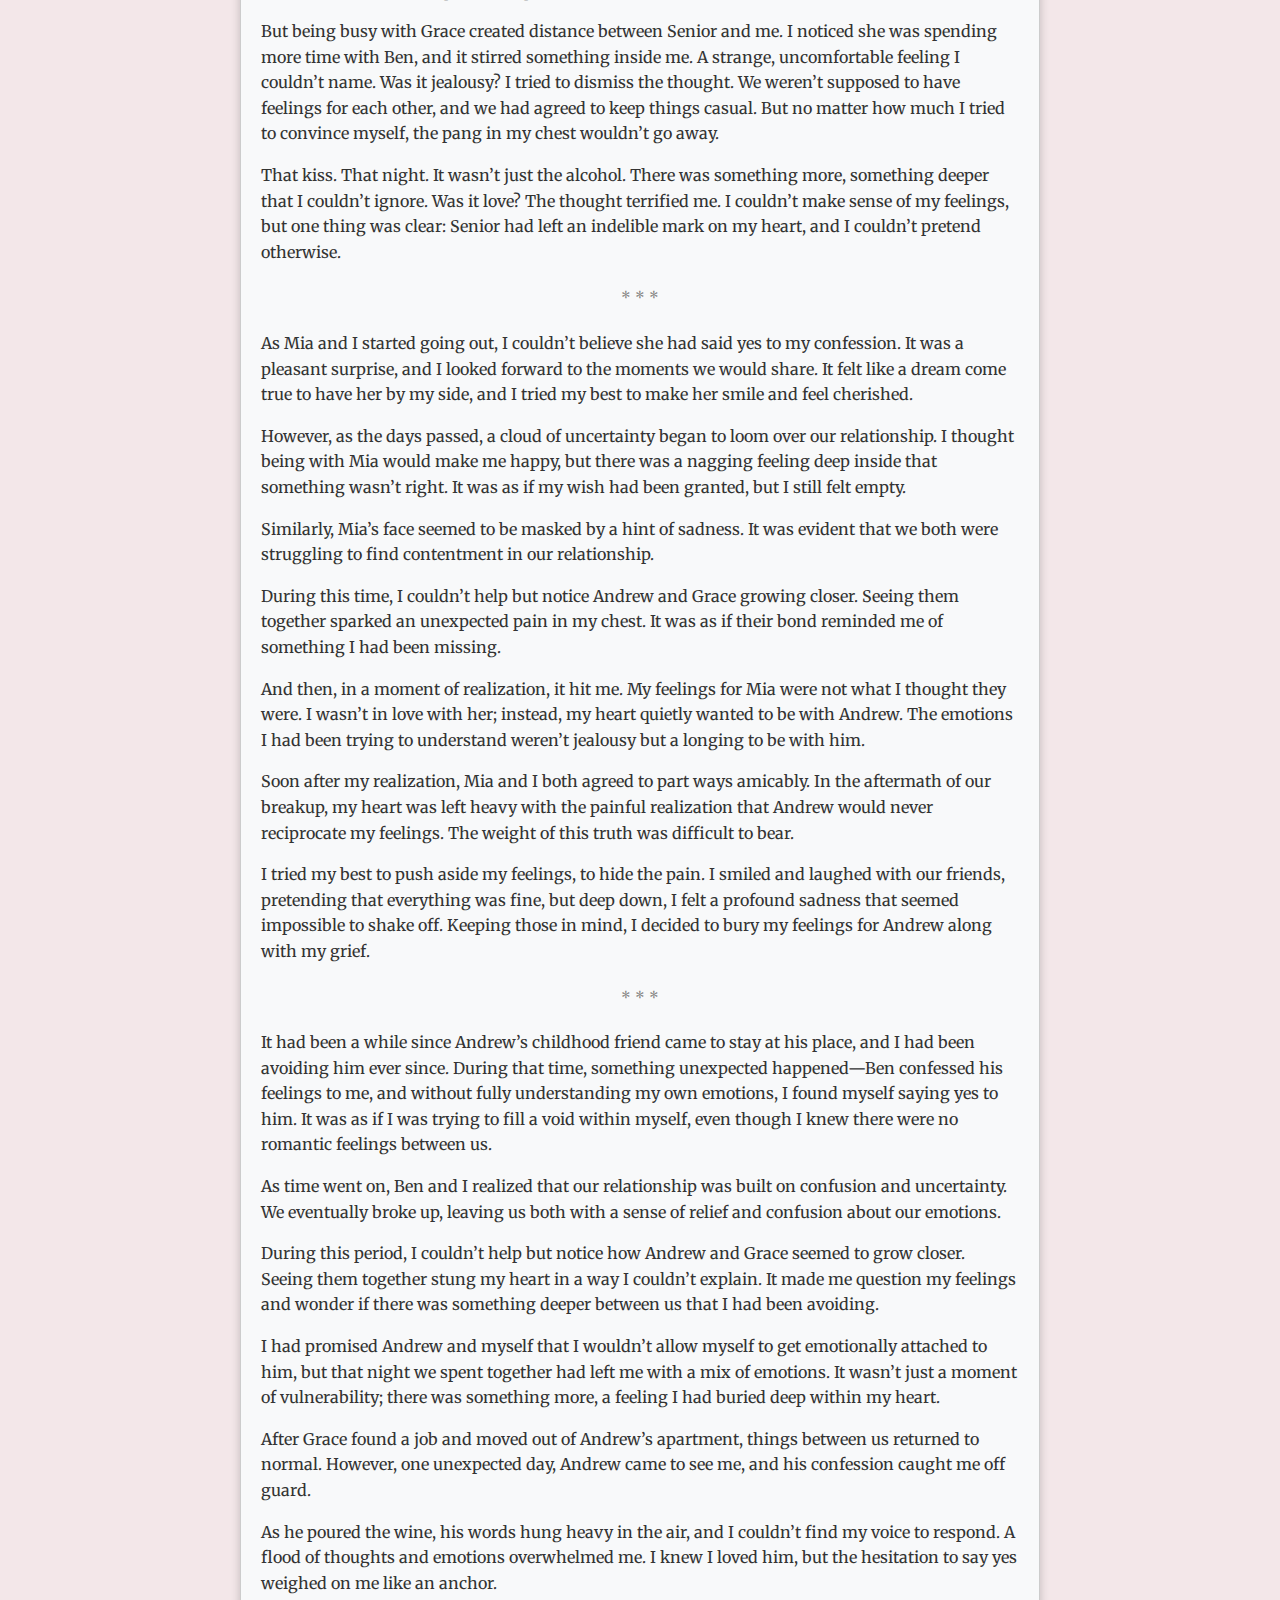
==== commit a36f1196: "updated" ====
--- a/when-rain-meets-tears.html
+++ b/when-rain-meets-tears.html
@@ -34,7 +34,7 @@
 </head>
 <body>
     <header>
-        <a href="./index.html" class="home-button"></a>
+        <a href="./index" class="home-button"></a>
         <nav>
             <a href="#details">Details</a>
             <div class="dropdown">
